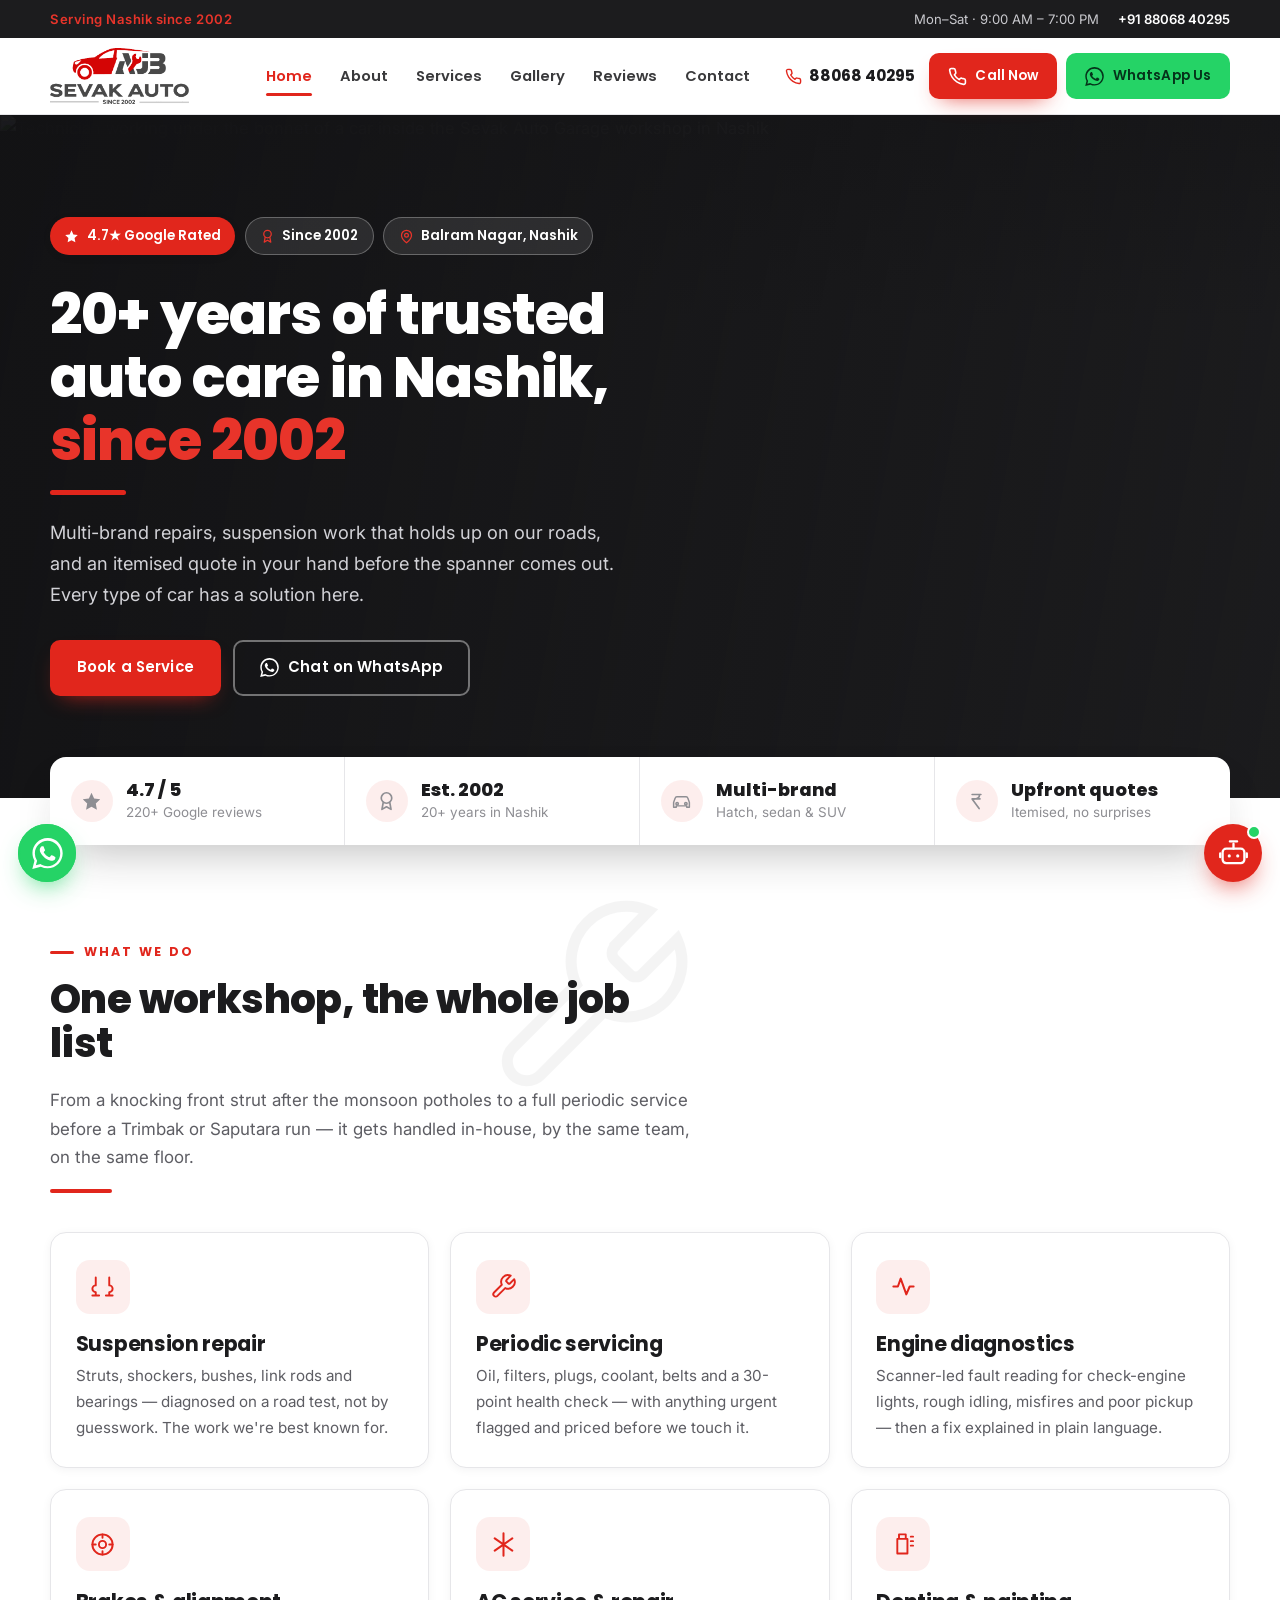
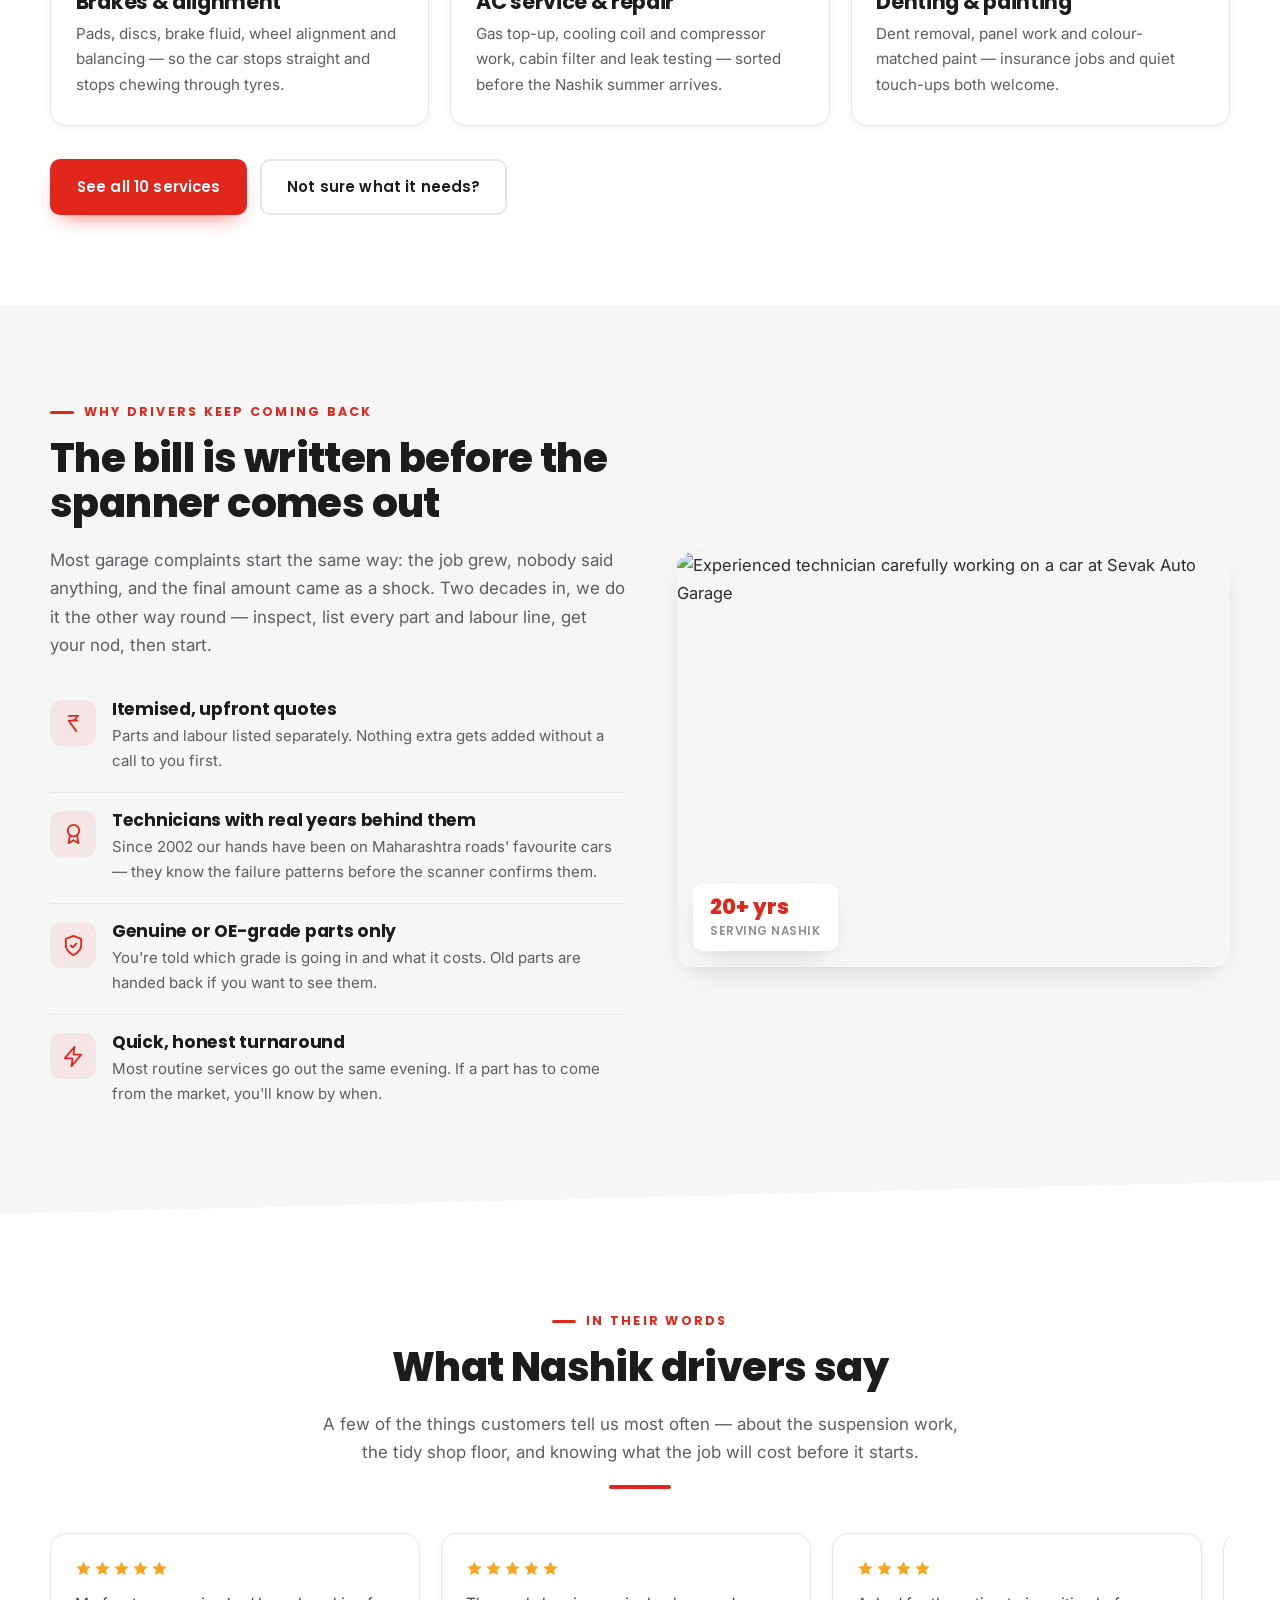
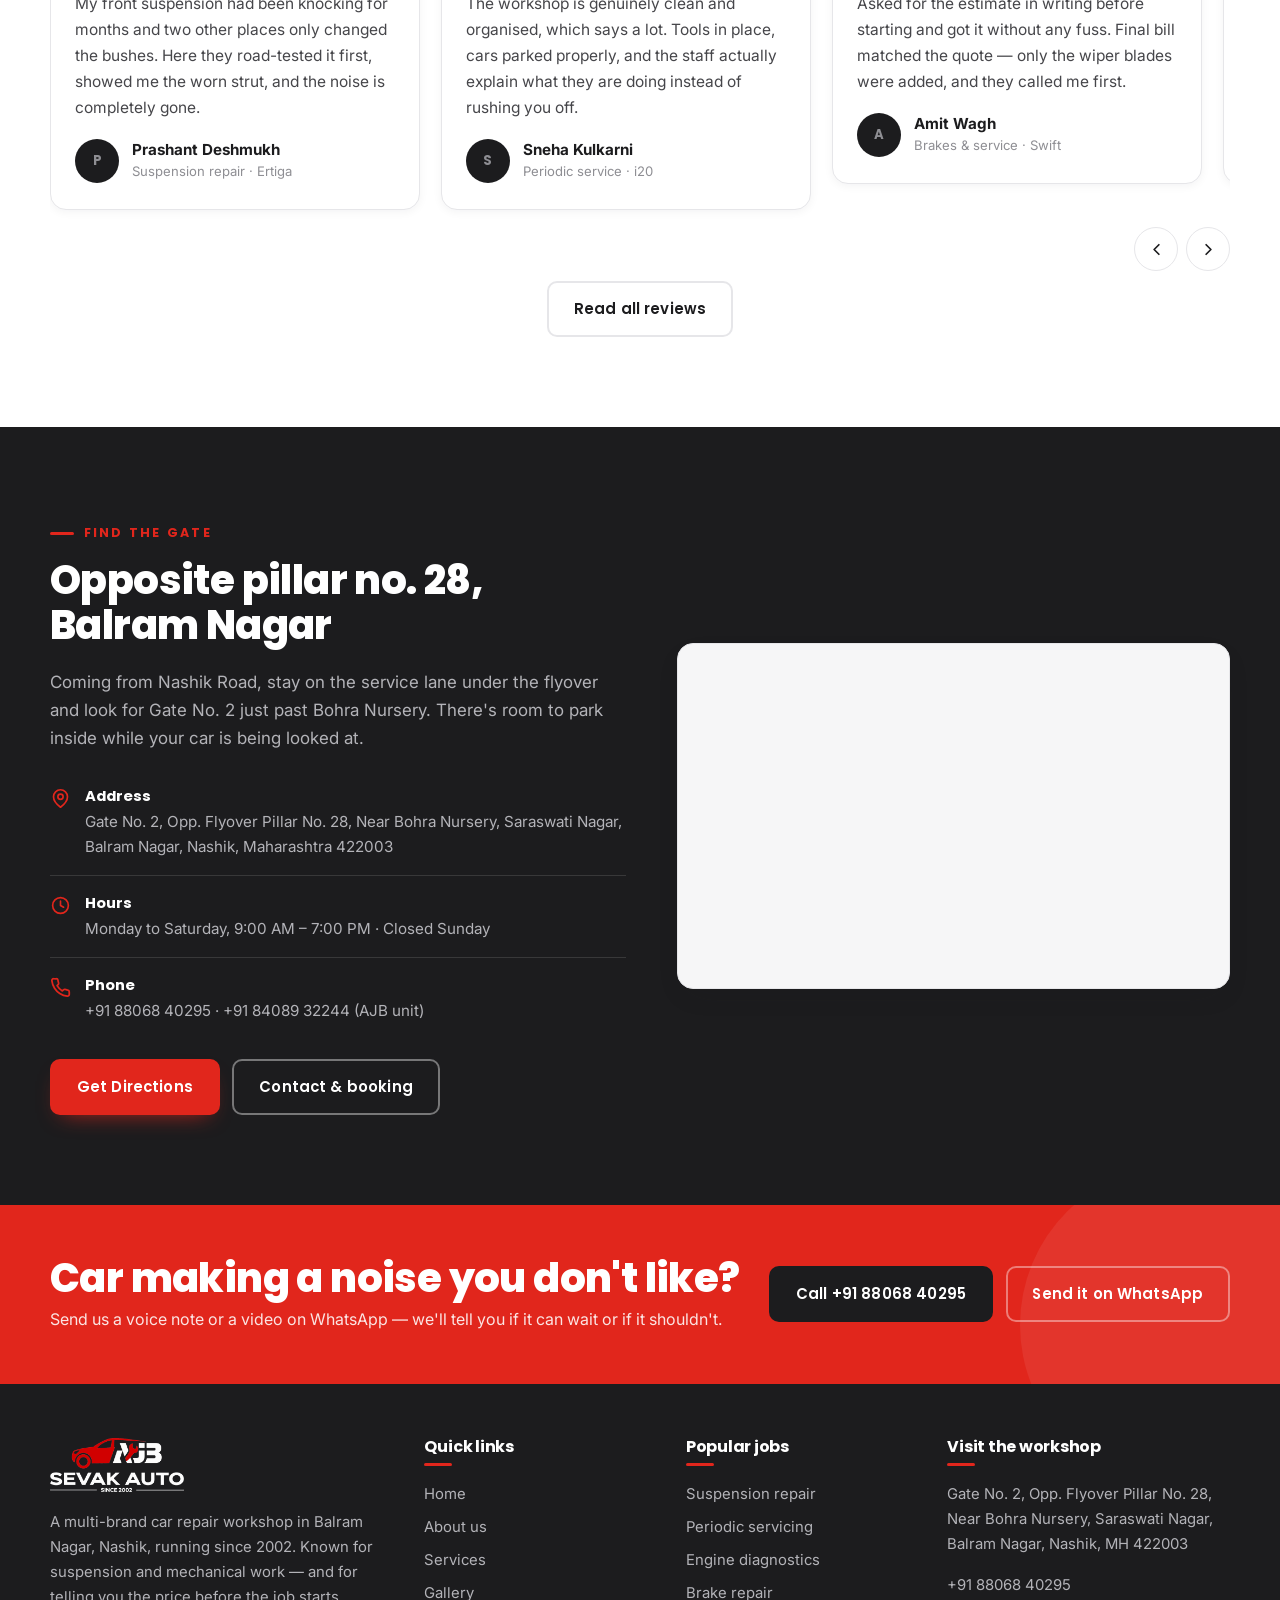
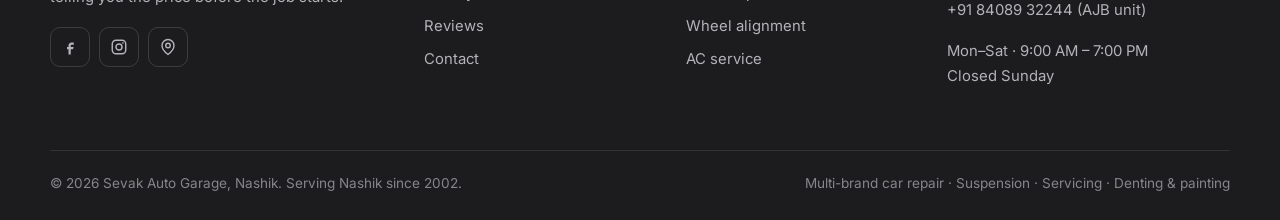
==== index.html @ 65856a2e "Add Sevak Auto Garage website Multi-page static site for the Balram Nagar, Nashik workshop: home, ab" ====
<!DOCTYPE html>
<html lang="en">
<head>
<meta charset="utf-8">
<meta name="viewport" content="width=device-width, initial-scale=1">
<title>Sevak Auto Garage Nashik | Trusted Car Repair &amp; Suspension Experts Since 2002</title>
<meta name="description" content="Sevak Auto Garage (AJB) in Balram Nagar, Nashik — multi-brand car repair, suspension specialists, periodic servicing and upfront itemised quotes. Serving Nashik since 2002. Rated 4.7★ by 220+ customers. Open Mon–Sat, 9 AM–7 PM.">
<meta name="theme-color" content="#e1261c">
<meta property="og:type" content="business.business">
<meta property="og:title" content="Sevak Auto Garage, Nashik — Trusted Multi-Brand Car Repair Since 2002">
<meta property="og:description" content="Suspension specialists, full car servicing and upfront itemised quotes. Opposite flyover pillar no. 28, Balram Nagar, Nashik. Call +91 88068 40295.">
<meta property="og:image" content="img/og-logo.jpg">
<meta property="og:locale" content="en_IN">
<meta name="twitter:card" content="summary_large_image">
<link rel="icon" href="img/favicon.png">
<link rel="apple-touch-icon" href="img/logo-mark.png">
<link rel="preconnect" href="https://fonts.googleapis.com">
<link rel="preconnect" href="https://fonts.gstatic.com" crossorigin>
<link rel="preconnect" href="https://images.unsplash.com">
<style>
/* critical above-the-fold paint */
body{margin:0;background:#fff;color:#2c2c2e;font-family:Inter,"Segoe UI",Roboto,system-ui,sans-serif}
.utility{background:#1c1c1e;min-height:34px}.site-head{min-height:76px;background:#fff}
.hero{background:#1c1c1e;min-height:520px}
</style>
<link rel="stylesheet" href="css/style.css">
<link rel="preload" as="style" href="https://fonts.googleapis.com/css2?family=Poppins:wght@600;700;800&family=Inter:wght@400;500;600&display=swap" onload="this.rel='stylesheet'">
<noscript><link rel="stylesheet" href="https://fonts.googleapis.com/css2?family=Poppins:wght@600;700;800&family=Inter:wght@400;500;600&display=swap"><style>.reveal{opacity:1;transform:none}</style></noscript>
<link rel="prefetch" href="services.html" as="document">
<link rel="prefetch" href="contact.html" as="document">
<script src="js/main.js" defer></script>
<script type="application/ld+json">
{
  "@context": "https://schema.org",
  "@type": "AutoRepair",
  "name": "Sevak Auto Garage",
  "alternateName": ["Sevak Auto", "Sevak Auto AJB"],
  "image": "img/og-logo.jpg",
  "logo": "img/logo.png",
  "telephone": "+91-88068-40295",
  "foundingDate": "2002",
  "priceRange": "₹₹",
  "address": {
    "@type": "PostalAddress",
    "streetAddress": "Gate No. 2, Opp. Flyover Pillar No. 28, Near Bohra Nursery, Saraswati Nagar, Balram Nagar",
    "addressLocality": "Nashik",
    "addressRegion": "Maharashtra",
    "postalCode": "422003",
    "addressCountry": "IN"
  },
  "geo": { "@type": "GeoCoordinates", "latitude": 20.0215545, "longitude": 73.8335745 },
  "openingHoursSpecification": [{
    "@type": "OpeningHoursSpecification",
    "dayOfWeek": ["Monday","Tuesday","Wednesday","Thursday","Friday","Saturday"],
    "opens": "09:00", "closes": "19:00"
  }],
  "aggregateRating": { "@type": "AggregateRating", "ratingValue": "4.7", "reviewCount": "220" }
}
</script>
</head>
<body>
<a class="skip" href="#main">Skip to content</a>

<div class="utility">
  <div class="wrap">
    <span class="u-since">Serving Nashik since 2002</span>
    <span class="u-right">
      <span>Mon–Sat · 9:00 AM – 7:00 PM</span>
      <a href="tel:+918806840295"><b>+91 88068 40295</b></a>
    </span>
  </div>
</div>

<header class="site-head">
  <div class="wrap head-inner">
    <a class="logo brand" href="index.html" aria-label="Sevak Auto Garage — home">
      <img class="logo__mark" src="img/logo.png" alt="Sevak Auto AJB — car repair garage in Nashik, since 2002" width="496" height="200" fetchpriority="high" decoding="async">
    </a>
    <nav class="nav" id="site-nav" aria-label="Main navigation">
      <a href="index.html">Home</a>
      <a href="about.html">About</a>
      <a href="services.html">Services</a>
      <a href="gallery.html">Gallery</a>
      <a href="testimonials.html">Reviews</a>
      <a href="contact.html">Contact</a>
    </nav>
    <div class="head-cta">
      <a class="head-phone" href="tel:+918806840295"><svg viewBox="0 0 24 24" fill="none" stroke="currentColor" stroke-width="2" stroke-linecap="round" stroke-linejoin="round" aria-hidden="true"><path d="M22 16.9v3a2 2 0 0 1-2.2 2 19.8 19.8 0 0 1-8.6-3.1 19.5 19.5 0 0 1-6-6A19.8 19.8 0 0 1 2.1 4.2 2 2 0 0 1 4.1 2h3a2 2 0 0 1 2 1.7c.1 1 .4 1.9.7 2.8a2 2 0 0 1-.5 2.1L8.1 9.9a16 16 0 0 0 6 6l1.3-1.3a2 2 0 0 1 2.1-.4c.9.3 1.8.6 2.8.7a2 2 0 0 1 1.7 2z"/></svg><span>88068 40295</span></a>
      <a class="btn btn--primary btn--sm" href="tel:+918806840295"><svg viewBox="0 0 24 24" fill="none" stroke="currentColor" stroke-width="2" stroke-linecap="round" stroke-linejoin="round" aria-hidden="true"><path d="M22 16.9v3a2 2 0 0 1-2.2 2 19.8 19.8 0 0 1-8.6-3.1 19.5 19.5 0 0 1-6-6A19.8 19.8 0 0 1 2.1 4.2 2 2 0 0 1 4.1 2h3a2 2 0 0 1 2 1.7c.1 1 .4 1.9.7 2.8a2 2 0 0 1-.5 2.1L8.1 9.9a16 16 0 0 0 6 6l1.3-1.3a2 2 0 0 1 2.1-.4c.9.3 1.8.6 2.8.7a2 2 0 0 1 1.7 2z"/></svg><span>Call Now</span></a>
      <a class="btn btn--wa btn--sm" href="https://wa.me/918806840295?text=Hi%2C%20I%20found%20you%20on%20your%20website%20and%20want%20to%20enquire%20about%20car%20service." target="_blank" rel="noopener"><svg viewBox="0 0 24 24" fill="currentColor" aria-hidden="true"><path d="M17.47 14.38c-.3-.15-1.75-.86-2.02-.96-.27-.1-.47-.15-.67.15-.2.3-.77.96-.94 1.16-.17.2-.35.22-.64.07-.3-.15-1.25-.46-2.38-1.47-.88-.79-1.47-1.76-1.65-2.05-.17-.3-.02-.46.13-.6.13-.13.3-.35.45-.52.15-.17.2-.3.3-.5.1-.2.05-.37-.02-.52-.08-.15-.67-1.61-.92-2.2-.24-.58-.49-.5-.67-.51h-.57c-.2 0-.52.07-.8.37-.27.3-1.04 1.02-1.04 2.48s1.07 2.88 1.22 3.08c.15.2 2.1 3.2 5.08 4.49.71.3 1.26.49 1.69.63.71.22 1.36.19 1.87.12.57-.09 1.75-.72 2-1.41.25-.69.25-1.28.17-1.41-.07-.13-.27-.2-.57-.35M12.05 21.8h-.02a9.8 9.8 0 0 1-4.99-1.37l-.36-.21-3.71.97.99-3.62-.23-.37a9.79 9.79 0 0 1-1.5-5.22c0-5.4 4.4-9.8 9.82-9.8 2.62 0 5.08 1.03 6.93 2.88a9.74 9.74 0 0 1 2.87 6.93c0 5.41-4.4 9.81-9.8 9.81M20.5 3.47A11.65 11.65 0 0 0 12.05 0C5.6 0 .35 5.25.35 11.7c0 2.06.54 4.07 1.56 5.85L.25 24l6.6-1.73a11.66 11.66 0 0 0 5.2 1.24h.01c6.45 0 11.7-5.25 11.7-11.7 0-3.13-1.22-6.07-3.43-8.28"/></svg><span>WhatsApp Us</span></a>
      <button class="burger" type="button" aria-label="Toggle menu" aria-controls="site-nav" aria-expanded="false"><span></span><span></span><span></span></button>
    </div>
  </div>
</header>

<main id="main">

  <section class="hero">
    <div class="hero__media">
      <img src="https://images.unsplash.com/photo-1625047509168-a7026f36de04?w=1600&q=80" srcset="https://images.unsplash.com/photo-1625047509168-a7026f36de04?w=800&q=70 800w, https://images.unsplash.com/photo-1625047509168-a7026f36de04?w=1600&q=80 1600w" sizes="100vw" alt="Technician working under the bonnet of a car inside the Sevak Auto Garage workshop in Nashik" width="1600" height="900" fetchpriority="high" decoding="async">
    </div>
    <div class="hero__inner">
      <div class="hero__content">
        <div class="hero__badges">
          <span class="pill pill--red"><svg viewBox="0 0 24 24" fill="currentColor" aria-hidden="true"><path d="M12 2l3 6.6 7 .9-5.1 4.8 1.3 7L12 18l-6.2 3.3 1.3-7L2 9.5l7-.9z"/></svg>4.7★ Google Rated</span>
          <span class="pill pill--outline"><svg viewBox="0 0 24 24" fill="none" stroke="currentColor" stroke-width="2" stroke-linecap="round" stroke-linejoin="round" aria-hidden="true"><circle cx="12" cy="8" r="6"/><path d="m8.2 13.4-1.4 7.6L12 18l5.2 3-1.4-7.6"/></svg>Since 2002</span>
          <span class="pill pill--outline"><svg viewBox="0 0 24 24" fill="none" stroke="currentColor" stroke-width="2" stroke-linecap="round" stroke-linejoin="round" aria-hidden="true"><path d="M20 10c0 6-8 12-8 12s-8-6-8-12a8 8 0 0 1 16 0z"/><circle cx="12" cy="10" r="3"/></svg>Balram Nagar, Nashik</span>
        </div>
        <h1>20+ years of trusted<br>auto care in Nashik, <em>since 2002</em></h1>
        <div class="hero__rule"></div>
        <p class="hero__sub">Multi-brand repairs, suspension work that holds up on our roads, and an itemised quote in your hand before the spanner comes out. Every type of car has a solution here.</p>
        <div class="btn-row">
          <a class="btn btn--primary" href="contact.html">Book a Service</a>
          <a class="btn btn--ghost" href="https://wa.me/918806840295?text=Hi%2C%20I%20found%20you%20on%20your%20website%20and%20want%20to%20enquire%20about%20car%20service." target="_blank" rel="noopener"><svg viewBox="0 0 24 24" fill="currentColor" aria-hidden="true"><path d="M17.47 14.38c-.3-.15-1.75-.86-2.02-.96-.27-.1-.47-.15-.67.15-.2.3-.77.96-.94 1.16-.17.2-.35.22-.64.07-.3-.15-1.25-.46-2.38-1.47-.88-.79-1.47-1.76-1.65-2.05-.17-.3-.02-.46.13-.6.13-.13.3-.35.45-.52.15-.17.2-.3.3-.5.1-.2.05-.37-.02-.52-.08-.15-.67-1.61-.92-2.2-.24-.58-.49-.5-.67-.51h-.57c-.2 0-.52.07-.8.37-.27.3-1.04 1.02-1.04 2.48s1.07 2.88 1.22 3.08c.15.2 2.1 3.2 5.08 4.49.71.3 1.26.49 1.69.63.71.22 1.36.19 1.87.12.57-.09 1.75-.72 2-1.41.25-.69.25-1.28.17-1.41-.07-.13-.27-.2-.57-.35M12.05 21.8h-.02a9.8 9.8 0 0 1-4.99-1.37l-.36-.21-3.71.97.99-3.62-.23-.37a9.79 9.79 0 0 1-1.5-5.22c0-5.4 4.4-9.8 9.82-9.8 2.62 0 5.08 1.03 6.93 2.88a9.74 9.74 0 0 1 2.87 6.93c0 5.41-4.4 9.81-9.8 9.81M20.5 3.47A11.65 11.65 0 0 0 12.05 0C5.6 0 .35 5.25.35 11.7c0 2.06.54 4.07 1.56 5.85L.25 24l6.6-1.73a11.66 11.66 0 0 0 5.2 1.24h.01c6.45 0 11.7-5.25 11.7-11.7 0-3.13-1.22-6.07-3.43-8.28"/></svg>Chat on WhatsApp</a>
        </div>
      </div>
    </div>
  </section>

  <div class="wrap trustbar">
    <div class="trustbar__grid">
      <div class="trustbar__item">
        <span class="trustbar__icon" aria-hidden="true"><svg viewBox="0 0 24 24" fill="currentColor"><path d="M12 2l3 6.6 7 .9-5.1 4.8 1.3 7L12 18l-6.2 3.3 1.3-7L2 9.5l7-.9z"/></svg></span>
        <span><b>4.7 / 5</b><span>220+ Google reviews</span></span>
      </div>
      <div class="trustbar__item">
        <span class="trustbar__icon" aria-hidden="true"><svg viewBox="0 0 24 24" fill="none" stroke="currentColor" stroke-width="1.9" stroke-linecap="round" stroke-linejoin="round"><circle cx="12" cy="8" r="6"/><path d="m8.2 13.4-1.4 7.6L12 18l5.2 3-1.4-7.6"/></svg></span>
        <span><b>Est. 2002</b><span>20+ years in Nashik</span></span>
      </div>
      <div class="trustbar__item">
        <span class="trustbar__icon" aria-hidden="true"><svg viewBox="0 0 24 24" fill="none" stroke="currentColor" stroke-width="1.7" stroke-linecap="round" stroke-linejoin="round"><path d="M3 13l1.8-5.1A2 2 0 0 1 6.7 6.5h10.6a2 2 0 0 1 1.9 1.4L21 13v5.5h-3V17H6v1.5H3z"/><circle cx="7" cy="14.5" r="1.4"/><circle cx="17" cy="14.5" r="1.4"/></svg></span>
        <span><b>Multi-brand</b><span>Hatch, sedan &amp; SUV</span></span>
      </div>
      <div class="trustbar__item">
        <span class="trustbar__icon" aria-hidden="true"><svg viewBox="0 0 24 24" fill="none" stroke="currentColor" stroke-width="1.9" stroke-linecap="round" stroke-linejoin="round"><path d="M7 4h10M7 9h9M15.5 4c0 3.8-2.7 5.2-6.5 5.2h-2L15 20"/></svg></span>
        <span><b>Upfront quotes</b><span>Itemised, no surprises</span></span>
      </div>
    </div>
  </div>

  <section class="section">
    <div class="wrap">
      <div class="head-block reveal">
        <svg class="watermark" viewBox="0 0 24 24" fill="none" stroke="currentColor" stroke-width="1.2" aria-hidden="true"><path d="M14.7 6.3a1 1 0 0 0 0 1.4l1.6 1.6a1 1 0 0 0 1.4 0l3.8-3.8a6 6 0 0 1-8 7.9l-6.9 6.9a2.1 2.1 0 0 1-3-3l6.9-6.9a6 6 0 0 1 7.9-8l-3.7 3.8z"/></svg>
        <span class="eyebrow">What we do</span>
        <h2>One workshop, the whole job list</h2>
        <p class="lead">From a knocking front strut after the monsoon potholes to a full periodic service before a Trimbak or Saputara run — it gets handled in-house, by the same team, on the same floor.</p>
        <div class="rule"></div>
      </div>

      <div class="grid grid--3">
        <article class="card svc-card reveal">
          <span class="card__icon" aria-hidden="true"><svg viewBox="0 0 24 24" fill="none" stroke="currentColor" stroke-width="1.7" stroke-linecap="round" stroke-linejoin="round"><path d="M6 4v7M6 11a3 3 0 0 0 0 6v3M18 4v7M18 11a3 3 0 0 1 0 6v3M3 20h6M15 20h6"/></svg></span>
          <h3>Suspension repair</h3>
          <p>Struts, shockers, bushes, link rods and bearings — diagnosed on a road test, not by guesswork. The work we're best known for.</p>
        </article>
        <article class="card svc-card reveal">
          <span class="card__icon" aria-hidden="true"><svg viewBox="0 0 24 24" fill="none" stroke="currentColor" stroke-width="1.7" stroke-linecap="round" stroke-linejoin="round"><path d="M14.7 6.3a1 1 0 0 0 0 1.4l1.6 1.6a1 1 0 0 0 1.4 0l3.8-3.8a6 6 0 0 1-8 7.9l-6.9 6.9a2.1 2.1 0 0 1-3-3l6.9-6.9a6 6 0 0 1 7.9-8l-3.7 3.8z"/></svg></span>
          <h3>Periodic servicing</h3>
          <p>Oil, filters, plugs, coolant, belts and a 30-point health check — with anything urgent flagged and priced before we touch it.</p>
        </article>
        <article class="card svc-card reveal">
          <span class="card__icon" aria-hidden="true"><svg viewBox="0 0 24 24" fill="none" stroke="currentColor" stroke-width="1.8" stroke-linecap="round" stroke-linejoin="round"><path d="M3 12h4l2.5-7 5 14L17.5 12H21"/></svg></span>
          <h3>Engine diagnostics</h3>
          <p>Scanner-led fault reading for check-engine lights, rough idling, misfires and poor pickup — then a fix explained in plain language.</p>
        </article>
        <article class="card svc-card reveal">
          <span class="card__icon" aria-hidden="true"><svg viewBox="0 0 24 24" fill="none" stroke="currentColor" stroke-width="1.7" stroke-linecap="round" stroke-linejoin="round"><circle cx="12" cy="12" r="9"/><circle cx="12" cy="12" r="3.2"/><path d="M12 3v3M12 18v3M3 12h3M18 12h3"/></svg></span>
          <h3>Brakes &amp; alignment</h3>
          <p>Pads, discs, brake fluid, wheel alignment and balancing — so the car stops straight and stops chewing through tyres.</p>
        </article>
        <article class="card svc-card reveal">
          <span class="card__icon" aria-hidden="true"><svg viewBox="0 0 24 24" fill="none" stroke="currentColor" stroke-width="1.8" stroke-linecap="round" stroke-linejoin="round"><path d="M12 2v20M4.2 6.6l15.6 10.8M19.8 6.6L4.2 17.4"/></svg></span>
          <h3>AC service &amp; repair</h3>
          <p>Gas top-up, cooling coil and compressor work, cabin filter and leak testing — sorted before the Nashik summer arrives.</p>
        </article>
        <article class="card svc-card reveal">
          <span class="card__icon" aria-hidden="true"><svg viewBox="0 0 24 24" fill="none" stroke="currentColor" stroke-width="1.7" stroke-linecap="round" stroke-linejoin="round"><path d="M8 3h6v4H8zM6.5 7h9v13h-9z"/><path d="M18.5 5h2M18.5 9h2M18.5 13h2"/></svg></span>
          <h3>Denting &amp; painting</h3>
          <p>Dent removal, panel work and colour-matched paint — insurance jobs and quiet touch-ups both welcome.</p>
        </article>
      </div>

      <div class="btn-row reveal" style="margin-top:2.1rem">
        <a class="btn btn--primary" href="services.html">See all 10 services</a>
        <a class="btn btn--ghost" href="https://wa.me/918806840295?text=Hi%2C%20I%27m%20not%20sure%20what%20my%20car%20needs.%20Can%20you%20help%20me%20figure%20it%20out%3F" target="_blank" rel="noopener">Not sure what it needs?</a>
      </div>
    </div>
  </section>

  <section class="section section--tint section--slant-bottom">
    <div class="wrap split">
      <div class="reveal">
        <span class="eyebrow">Why drivers keep coming back</span>
        <h2>The bill is written before the spanner comes out</h2>
        <p class="lead">Most garage complaints start the same way: the job grew, nobody said anything, and the final amount came as a shock. Two decades in, we do it the other way round — inspect, list every part and labour line, get your nod, then start.</p>
        <div style="margin-top:1.4rem">
          <div class="feature">
            <span class="feature__icon" aria-hidden="true"><svg viewBox="0 0 24 24" fill="none" stroke="currentColor" stroke-width="1.9" stroke-linecap="round" stroke-linejoin="round"><path d="M7 4h10M7 9h9M15.5 4c0 3.8-2.7 5.2-6.5 5.2h-2L15 20"/></svg></span>
            <div><h3>Itemised, upfront quotes</h3><p>Parts and labour listed separately. Nothing extra gets added without a call to you first.</p></div>
          </div>
          <div class="feature">
            <span class="feature__icon" aria-hidden="true"><svg viewBox="0 0 24 24" fill="none" stroke="currentColor" stroke-width="1.9" stroke-linecap="round" stroke-linejoin="round"><circle cx="12" cy="8" r="6"/><path d="m8.2 13.4-1.4 7.6L12 18l5.2 3-1.4-7.6"/></svg></span>
            <div><h3>Technicians with real years behind them</h3><p>Since 2002 our hands have been on Maharashtra roads' favourite cars — they know the failure patterns before the scanner confirms them.</p></div>
          </div>
          <div class="feature">
            <span class="feature__icon" aria-hidden="true"><svg viewBox="0 0 24 24" fill="none" stroke="currentColor" stroke-width="1.9" stroke-linecap="round" stroke-linejoin="round"><path d="M12 22s8-4 8-10V5l-8-3-8 3v7c0 6 8 10 8 10z"/><path d="M9 12l2 2 4-4"/></svg></span>
            <div><h3>Genuine or OE-grade parts only</h3><p>You're told which grade is going in and what it costs. Old parts are handed back if you want to see them.</p></div>
          </div>
          <div class="feature">
            <span class="feature__icon" aria-hidden="true"><svg viewBox="0 0 24 24" fill="none" stroke="currentColor" stroke-width="1.9" stroke-linecap="round" stroke-linejoin="round"><path d="M13 2 3 14h8l-1 8 10-12h-8z"/></svg></span>
            <div><h3>Quick, honest turnaround</h3><p>Most routine services go out the same evening. If a part has to come from the market, you'll know by when.</p></div>
          </div>
        </div>
      </div>
      <div class="reveal">
        <div class="frame">
          <img src="https://images.unsplash.com/photo-1615906655593-ad0386982a0f?w=900&q=80" alt="Experienced technician carefully working on a car at Sevak Auto Garage" width="900" height="675" loading="lazy" decoding="async">
          <span class="frame__badge"><b>20+ yrs</b><span>SERVING NASHIK</span></span>
        </div>
      </div>
    </div>
  </section>

  <section class="section">
    <div class="wrap">
      <div class="head-block head-block--center reveal">
        <span class="eyebrow">In their words</span>
        <h2>What Nashik drivers say</h2>
        <p class="lead">A few of the things customers tell us most often — about the suspension work, the tidy shop floor, and knowing what the job will cost before it starts.</p>
        <div class="rule"></div>
      </div>

      <div class="carousel reveal" data-carousel>
        <div class="carousel__track">
          <article class="quote">
            <span class="stars" aria-label="5 out of 5 stars"><svg viewBox="0 0 24 24" fill="currentColor" aria-hidden="true"><path d="M12 2l3 6.6 7 .9-5.1 4.8 1.3 7L12 18l-6.2 3.3 1.3-7L2 9.5l7-.9z"/></svg><svg viewBox="0 0 24 24" fill="currentColor" aria-hidden="true"><path d="M12 2l3 6.6 7 .9-5.1 4.8 1.3 7L12 18l-6.2 3.3 1.3-7L2 9.5l7-.9z"/></svg><svg viewBox="0 0 24 24" fill="currentColor" aria-hidden="true"><path d="M12 2l3 6.6 7 .9-5.1 4.8 1.3 7L12 18l-6.2 3.3 1.3-7L2 9.5l7-.9z"/></svg><svg viewBox="0 0 24 24" fill="currentColor" aria-hidden="true"><path d="M12 2l3 6.6 7 .9-5.1 4.8 1.3 7L12 18l-6.2 3.3 1.3-7L2 9.5l7-.9z"/></svg><svg viewBox="0 0 24 24" fill="currentColor" aria-hidden="true"><path d="M12 2l3 6.6 7 .9-5.1 4.8 1.3 7L12 18l-6.2 3.3 1.3-7L2 9.5l7-.9z"/></svg></span>
            <p>My front suspension had been knocking for months and two other places only changed the bushes. Here they road-tested it first, showed me the worn strut, and the noise is completely gone.</p>
            <div class="quote__who"><span class="avatar" aria-hidden="true">P</span><span><b>Prashant Deshmukh</b><span>Suspension repair · Ertiga</span></span></div>
          </article>
          <article class="quote">
            <span class="stars" aria-label="5 out of 5 stars"><svg viewBox="0 0 24 24" fill="currentColor" aria-hidden="true"><path d="M12 2l3 6.6 7 .9-5.1 4.8 1.3 7L12 18l-6.2 3.3 1.3-7L2 9.5l7-.9z"/></svg><svg viewBox="0 0 24 24" fill="currentColor" aria-hidden="true"><path d="M12 2l3 6.6 7 .9-5.1 4.8 1.3 7L12 18l-6.2 3.3 1.3-7L2 9.5l7-.9z"/></svg><svg viewBox="0 0 24 24" fill="currentColor" aria-hidden="true"><path d="M12 2l3 6.6 7 .9-5.1 4.8 1.3 7L12 18l-6.2 3.3 1.3-7L2 9.5l7-.9z"/></svg><svg viewBox="0 0 24 24" fill="currentColor" aria-hidden="true"><path d="M12 2l3 6.6 7 .9-5.1 4.8 1.3 7L12 18l-6.2 3.3 1.3-7L2 9.5l7-.9z"/></svg><svg viewBox="0 0 24 24" fill="currentColor" aria-hidden="true"><path d="M12 2l3 6.6 7 .9-5.1 4.8 1.3 7L12 18l-6.2 3.3 1.3-7L2 9.5l7-.9z"/></svg></span>
            <p>The workshop is genuinely clean and organised, which says a lot. Tools in place, cars parked properly, and the staff actually explain what they are doing instead of rushing you off.</p>
            <div class="quote__who"><span class="avatar" aria-hidden="true">S</span><span><b>Sneha Kulkarni</b><span>Periodic service · i20</span></span></div>
          </article>
          <article class="quote">
            <span class="stars" aria-label="4 out of 5 stars"><svg viewBox="0 0 24 24" fill="currentColor" aria-hidden="true"><path d="M12 2l3 6.6 7 .9-5.1 4.8 1.3 7L12 18l-6.2 3.3 1.3-7L2 9.5l7-.9z"/></svg><svg viewBox="0 0 24 24" fill="currentColor" aria-hidden="true"><path d="M12 2l3 6.6 7 .9-5.1 4.8 1.3 7L12 18l-6.2 3.3 1.3-7L2 9.5l7-.9z"/></svg><svg viewBox="0 0 24 24" fill="currentColor" aria-hidden="true"><path d="M12 2l3 6.6 7 .9-5.1 4.8 1.3 7L12 18l-6.2 3.3 1.3-7L2 9.5l7-.9z"/></svg><svg viewBox="0 0 24 24" fill="currentColor" aria-hidden="true"><path d="M12 2l3 6.6 7 .9-5.1 4.8 1.3 7L12 18l-6.2 3.3 1.3-7L2 9.5l7-.9z"/></svg></span>
            <p>Asked for the estimate in writing before starting and got it without any fuss. Final bill matched the quote — only the wiper blades were added, and they called me first.</p>
            <div class="quote__who"><span class="avatar" aria-hidden="true">A</span><span><b>Amit Wagh</b><span>Brakes &amp; service · Swift</span></span></div>
          </article>
          <article class="quote">
            <span class="stars" aria-label="5 out of 5 stars"><svg viewBox="0 0 24 24" fill="currentColor" aria-hidden="true"><path d="M12 2l3 6.6 7 .9-5.1 4.8 1.3 7L12 18l-6.2 3.3 1.3-7L2 9.5l7-.9z"/></svg><svg viewBox="0 0 24 24" fill="currentColor" aria-hidden="true"><path d="M12 2l3 6.6 7 .9-5.1 4.8 1.3 7L12 18l-6.2 3.3 1.3-7L2 9.5l7-.9z"/></svg><svg viewBox="0 0 24 24" fill="currentColor" aria-hidden="true"><path d="M12 2l3 6.6 7 .9-5.1 4.8 1.3 7L12 18l-6.2 3.3 1.3-7L2 9.5l7-.9z"/></svg><svg viewBox="0 0 24 24" fill="currentColor" aria-hidden="true"><path d="M12 2l3 6.6 7 .9-5.1 4.8 1.3 7L12 18l-6.2 3.3 1.3-7L2 9.5l7-.9z"/></svg><svg viewBox="0 0 24 24" fill="currentColor" aria-hidden="true"><path d="M12 2l3 6.6 7 .9-5.1 4.8 1.3 7L12 18l-6.2 3.3 1.3-7L2 9.5l7-.9z"/></svg></span>
            <p>Took my father's old Alto expecting to be told it's not worth repairing. Instead they fixed what mattered, told me what could wait, and didn't push unnecessary work.</p>
            <div class="quote__who"><span class="avatar" aria-hidden="true">R</span><span><b>Rahul Pawar</b><span>Engine &amp; electrical · Alto</span></span></div>
          </article>
          <article class="quote">
            <span class="stars" aria-label="5 out of 5 stars"><svg viewBox="0 0 24 24" fill="currentColor" aria-hidden="true"><path d="M12 2l3 6.6 7 .9-5.1 4.8 1.3 7L12 18l-6.2 3.3 1.3-7L2 9.5l7-.9z"/></svg><svg viewBox="0 0 24 24" fill="currentColor" aria-hidden="true"><path d="M12 2l3 6.6 7 .9-5.1 4.8 1.3 7L12 18l-6.2 3.3 1.3-7L2 9.5l7-.9z"/></svg><svg viewBox="0 0 24 24" fill="currentColor" aria-hidden="true"><path d="M12 2l3 6.6 7 .9-5.1 4.8 1.3 7L12 18l-6.2 3.3 1.3-7L2 9.5l7-.9z"/></svg><svg viewBox="0 0 24 24" fill="currentColor" aria-hidden="true"><path d="M12 2l3 6.6 7 .9-5.1 4.8 1.3 7L12 18l-6.2 3.3 1.3-7L2 9.5l7-.9z"/></svg><svg viewBox="0 0 24 24" fill="currentColor" aria-hidden="true"><path d="M12 2l3 6.6 7 .9-5.1 4.8 1.3 7L12 18l-6.2 3.3 1.3-7L2 9.5l7-.9z"/></svg></span>
            <p>Convenient spot right off the flyover and they handle multiple brands, so both our cars go to the same place now. Wheel alignment after the monsoon was spot on.</p>
            <div class="quote__who"><span class="avatar" aria-hidden="true">M</span><span><b>Manisha Jadhav</b><span>Alignment &amp; balancing · Creta</span></span></div>
          </article>
        </div>
        <div class="carousel__nav">
          <button class="carousel__btn" type="button" data-car-prev aria-label="Previous reviews"><svg viewBox="0 0 24 24" fill="none" stroke="currentColor" stroke-width="2.2" stroke-linecap="round" stroke-linejoin="round"><path d="M15 18l-6-6 6-6"/></svg></button>
          <button class="carousel__btn" type="button" data-car-next aria-label="More reviews"><svg viewBox="0 0 24 24" fill="none" stroke="currentColor" stroke-width="2.2" stroke-linecap="round" stroke-linejoin="round"><path d="M9 18l6-6-6-6"/></svg></button>
        </div>
      </div>

      <div class="btn-row btn-row--center reveal" style="margin-top:.6rem">
        <a class="btn btn--ghost" href="testimonials.html">Read all reviews</a>
      </div>
    </div>
  </section>

  <section class="section section--dark">
    <div class="wrap split">
      <div class="reveal">
        <span class="eyebrow">Find the gate</span>
        <h2>Opposite pillar no. 28, Balram Nagar</h2>
        <p class="lead">Coming from Nashik Road, stay on the service lane under the flyover and look for Gate No. 2 just past Bohra Nursery. There's room to park inside while your car is being looked at.</p>
        <ul class="info-list">
          <li>
            <svg viewBox="0 0 24 24" fill="none" stroke="currentColor" stroke-width="1.9" stroke-linecap="round" stroke-linejoin="round" aria-hidden="true"><path d="M20 10c0 6-8 12-8 12s-8-6-8-12a8 8 0 0 1 16 0z"/><circle cx="12" cy="10" r="3"/></svg>
            <span><b>Address</b><span>Gate No. 2, Opp. Flyover Pillar No. 28, Near Bohra Nursery, Saraswati Nagar, Balram Nagar, Nashik, Maharashtra 422003</span></span>
          </li>
          <li>
            <svg viewBox="0 0 24 24" fill="none" stroke="currentColor" stroke-width="1.9" stroke-linecap="round" stroke-linejoin="round" aria-hidden="true"><circle cx="12" cy="12" r="9"/><path d="M12 7v5l3.5 2"/></svg>
            <span><b>Hours</b><span>Monday to Saturday, 9:00 AM – 7:00 PM · Closed Sunday</span></span>
          </li>
          <li>
            <svg viewBox="0 0 24 24" fill="none" stroke="currentColor" stroke-width="2" stroke-linecap="round" stroke-linejoin="round" aria-hidden="true"><path d="M22 16.9v3a2 2 0 0 1-2.2 2 19.8 19.8 0 0 1-8.6-3.1 19.5 19.5 0 0 1-6-6A19.8 19.8 0 0 1 2.1 4.2 2 2 0 0 1 4.1 2h3a2 2 0 0 1 2 1.7c.1 1 .4 1.9.7 2.8a2 2 0 0 1-.5 2.1L8.1 9.9a16 16 0 0 0 6 6l1.3-1.3a2 2 0 0 1 2.1-.4c.9.3 1.8.6 2.8.7a2 2 0 0 1 1.7 2z"/></svg>
            <span><b>Phone</b><a href="tel:+918806840295">+91 88068 40295</a> · <a href="tel:+918408932244">+91 84089 32244</a> (AJB unit)</span>
          </li>
        </ul>
        <div class="btn-row" style="margin-top:1.3rem">
          <a class="btn btn--primary" href="https://www.google.com/maps/dir/?api=1&amp;destination=20.0215545,73.8335745" target="_blank" rel="noopener">Get Directions</a>
          <a class="btn btn--ghost" href="contact.html">Contact &amp; booking</a>
        </div>
      </div>
      <div class="reveal">
        <div class="map-frame">
          <iframe src="https://www.google.com/maps?q=20.0215545,73.8335745&amp;hl=en&amp;z=16&amp;output=embed" title="Map showing Sevak Auto Garage, Balram Nagar, Nashik" loading="lazy" referrerpolicy="no-referrer-when-downgrade"></iframe>
        </div>
      </div>
    </div>
  </section>

  <section class="cta-band">
    <div class="wrap">
      <div>
        <h2>Car making a noise you don't like?</h2>
        <p>Send us a voice note or a video on WhatsApp — we'll tell you if it can wait or if it shouldn't.</p>
      </div>
      <div class="btn-row">
        <a class="btn btn--dark" href="tel:+918806840295">Call +91 88068 40295</a>
        <a class="btn btn--ghost" href="https://wa.me/918806840295?text=Hi%2C%20my%20car%20is%20making%20a%20strange%20noise.%20Can%20I%20send%20you%20a%20video%3F" target="_blank" rel="noopener">Send it on WhatsApp</a>
      </div>
    </div>
  </section>
</main>

<footer class="site-foot">
  <div class="wrap">
    <div class="foot-grid">
      <div>
        <a class="logo" href="index.html" style="margin-bottom:1.1rem">
          <img class="logo__mark" src="img/logo-light.png" alt="Sevak Auto AJB — car repair garage in Nashik, since 2002" width="496" height="200" loading="lazy" decoding="async">
        </a>
        <p>A multi-brand car repair workshop in Balram Nagar, Nashik, running since 2002. Known for suspension and mechanical work — and for telling you the price before the job starts.</p>
        <div class="socials">
          <a href="#" aria-label="Facebook (coming soon)"><svg viewBox="0 0 24 24" fill="currentColor" aria-hidden="true"><path d="M14 9h3V6h-3c-2.2 0-4 1.8-4 4v2H8v3h2v7h3v-7h3l1-3h-4v-2c0-.6.4-1 1-1z"/></svg></a>
          <a href="#" aria-label="Instagram (coming soon)"><svg viewBox="0 0 24 24" fill="none" stroke="currentColor" stroke-width="1.9"><rect x="3" y="3" width="18" height="18" rx="5"/><circle cx="12" cy="12" r="4"/><circle cx="17.2" cy="6.8" r="1.1" fill="currentColor" stroke="none"/></svg></a>
          <a href="https://www.google.com/maps/search/?api=1&amp;query=Sevak+Auto+Garage+Balram+Nagar+Nashik" target="_blank" rel="noopener" aria-label="Find us on Google Maps"><svg viewBox="0 0 24 24" fill="none" stroke="currentColor" stroke-width="1.9" stroke-linecap="round" stroke-linejoin="round"><path d="M20 10c0 6-8 12-8 12s-8-6-8-12a8 8 0 0 1 16 0z"/><circle cx="12" cy="10" r="3"/></svg></a>
        </div>
      </div>
      <div>
        <h4>Quick links</h4>
        <ul class="foot-links">
          <li><a href="index.html">Home</a></li>
          <li><a href="about.html">About us</a></li>
          <li><a href="services.html">Services</a></li>
          <li><a href="gallery.html">Gallery</a></li>
          <li><a href="testimonials.html">Reviews</a></li>
          <li><a href="contact.html">Contact</a></li>
        </ul>
      </div>
      <div>
        <h4>Popular jobs</h4>
        <ul class="foot-links">
          <li><a href="services.html#suspension">Suspension repair</a></li>
          <li><a href="services.html#service">Periodic servicing</a></li>
          <li><a href="services.html#diagnostics">Engine diagnostics</a></li>
          <li><a href="services.html#brakes">Brake repair</a></li>
          <li><a href="services.html#alignment">Wheel alignment</a></li>
          <li><a href="services.html#ac">AC service</a></li>
        </ul>
      </div>
      <div>
        <h4>Visit the workshop</h4>
        <p>Gate No. 2, Opp. Flyover Pillar No. 28,<br>Near Bohra Nursery, Saraswati Nagar,<br>Balram Nagar, Nashik, MH 422003</p>
        <p><a href="tel:+918806840295">+91 88068 40295</a><br><a href="tel:+918408932244">+91 84089 32244</a> (AJB unit)</p>
        <p>Mon–Sat · 9:00 AM – 7:00 PM<br>Closed Sunday</p>
      </div>
    </div>
    <div class="foot-bottom">
      <span>&copy; <span data-year>2026</span> Sevak Auto Garage, Nashik. Serving Nashik since 2002.</span>
      <span>Multi-brand car repair · Suspension · Servicing · Denting &amp; painting</span>
    </div>
  </div>
</footer>

<div id="widgets">
  <a class="fab-wa" href="https://wa.me/918806840295?text=Hi%2C%20I%20found%20you%20on%20your%20website%20and%20want%20to%20enquire%20about%20car%20service." target="_blank" rel="noopener" aria-label="Chat with Sevak Auto Garage on WhatsApp"><svg viewBox="0 0 24 24" fill="currentColor" aria-hidden="true"><path d="M17.47 14.38c-.3-.15-1.75-.86-2.02-.96-.27-.1-.47-.15-.67.15-.2.3-.77.96-.94 1.16-.17.2-.35.22-.64.07-.3-.15-1.25-.46-2.38-1.47-.88-.79-1.47-1.76-1.65-2.05-.17-.3-.02-.46.13-.6.13-.13.3-.35.45-.52.15-.17.2-.3.3-.5.1-.2.05-.37-.02-.52-.08-.15-.67-1.61-.92-2.2-.24-.58-.49-.5-.67-.51h-.57c-.2 0-.52.07-.8.37-.27.3-1.04 1.02-1.04 2.48s1.07 2.88 1.22 3.08c.15.2 2.1 3.2 5.08 4.49.71.3 1.26.49 1.69.63.71.22 1.36.19 1.87.12.57-.09 1.75-.72 2-1.41.25-.69.25-1.28.17-1.41-.07-.13-.27-.2-.57-.35M12.05 21.8h-.02a9.8 9.8 0 0 1-4.99-1.37l-.36-.21-3.71.97.99-3.62-.23-.37a9.79 9.79 0 0 1-1.5-5.22c0-5.4 4.4-9.8 9.82-9.8 2.62 0 5.08 1.03 6.93 2.88a9.74 9.74 0 0 1 2.87 6.93c0 5.41-4.4 9.81-9.8 9.81M20.5 3.47A11.65 11.65 0 0 0 12.05 0C5.6 0 .35 5.25.35 11.7c0 2.06.54 4.07 1.56 5.85L.25 24l6.6-1.73a11.66 11.66 0 0 0 5.2 1.24h.01c6.45 0 11.7-5.25 11.7-11.7 0-3.13-1.22-6.07-3.43-8.28"/></svg><span class="fab-wa__tip">Chat with us on WhatsApp</span></a>
</div>
</body>
</html>
---- css/style.css ----
/* ============================================================
   Sevak Auto Garage, Nashik — shared stylesheet
   Palette pulled from the workshop logo: signal red, graphite
   charcoal, white / warm off-white, brushed-steel gray.
   ============================================================ */

:root {
  --red: #e1261c;
  --red-l: #e8342a;
  --red-d: #c11d14;
  --red-soft: rgba(225, 38, 28, .08);
  --charcoal: #3a3a3c;
  --ink: #1c1c1e;
  --ink-2: #26262a;
  --gray: #8e8e93;
  --gray-l: #a9a9ae;
  --line: #e6e6e9;
  --line-d: rgba(255, 255, 255, .12);
  --paper: #ffffff;
  --paper-2: #f6f6f7;
  --text: #2c2c2e;
  --shadow-sm: 0 2px 10px rgba(28, 28, 30, .05);
  --shadow: 0 10px 30px -14px rgba(28, 28, 30, .26);
  --shadow-lg: 0 22px 48px -20px rgba(28, 28, 30, .34);
  --radius: 10px;
  --radius-lg: 16px;
  --wrap: 1180px;
  --head-h: 76px;
}

*, *::before, *::after { box-sizing: border-box; }

html { scroll-behavior: smooth; -webkit-text-size-adjust: 100%; }
@media (prefers-reduced-motion: reduce) {
  html { scroll-behavior: auto; }
  *, *::before, *::after { animation-duration: .001ms !important; transition-duration: .001ms !important; }
}

body {
  margin: 0;
  background: var(--paper);
  color: var(--text);
  font-family: Inter, "Segoe UI", Roboto, system-ui, -apple-system, sans-serif;
  font-size: 16.5px;
  line-height: 1.68;
  -webkit-font-smoothing: antialiased;
  overflow-x: hidden;
}

img { max-width: 100%; display: block; }
[hidden] { display: none !important; }
a { color: inherit; text-decoration: none; }
button { font: inherit; color: inherit; }

h1, h2, h3, h4 {
  font-family: Poppins, "Segoe UI", sans-serif;
  font-weight: 800;
  line-height: 1.12;
  letter-spacing: -.015em;
  color: var(--ink);
  margin: 0 0 .5em;
}
h1 { font-size: clamp(2.1rem, 5.4vw, 3.5rem); }
h2 { font-size: clamp(1.65rem, 3.6vw, 2.5rem); }
h3 { font-size: clamp(1.1rem, 1.9vw, 1.3rem); font-weight: 700; }
p { margin: 0 0 1rem; }

.wrap { width: min(100% - 2.4rem, var(--wrap)); margin-inline: auto; }
.section { padding-block: clamp(3.4rem, 7vw, 5.8rem); position: relative; }
.section--tint { background: var(--paper-2); }
.section--dark { background: var(--ink); color: #e9e9ec; }
.section--dark h2, .section--dark h3 { color: #fff; }
.section--dark .lead { color: #b3b3b8; }

/* diagonal section breaks, echoing the car silhouette's cut lines */
.section--slant-top { clip-path: polygon(0 2.6vw, 100% 0, 100% 100%, 0 100%); margin-top: -2.4vw; }
.section--slant-bottom { clip-path: polygon(0 0, 100% 0, 100% calc(100% - 2.6vw), 0 100%); }
@media (max-width: 700px) {
  .section--slant-top { clip-path: polygon(0 4.4vw, 100% 0, 100% 100%, 0 100%); margin-top: -4vw; }
  .section--slant-bottom { clip-path: polygon(0 0, 100% 0, 100% calc(100% - 4.4vw), 0 100%); }
}

.eyebrow {
  display: inline-flex; align-items: center; gap: .6rem;
  font-family: Poppins, sans-serif; font-size: .78rem; font-weight: 700;
  letter-spacing: .18em; text-transform: uppercase; color: var(--red);
  margin-bottom: .85rem;
}
.eyebrow::before { content: ""; width: 24px; height: 3px; border-radius: 2px; background: var(--red); display: block; }

.lead { font-size: 1.06rem; color: #5d5d63; max-width: 62ch; }
.muted { color: var(--gray); }
.section--dark .muted { color: var(--gray-l); }
.head-block { max-width: 64ch; margin-bottom: 2.4rem; position: relative; }
.head-block--center { margin-inline: auto; text-align: center; }
.head-block--center .eyebrow { justify-content: center; }
.head-block--center .lead { margin-inline: auto; }
.rule { width: 62px; height: 4px; border-radius: 2px; background: var(--red); margin: 1.1rem 0 0; }
.head-block--center .rule { margin-inline: auto; }

/* faint wrench / car watermark behind headings */
.watermark {
  position: absolute; pointer-events: none; opacity: .045; color: var(--ink);
  width: 220px; right: -10px; top: -46px; z-index: 0;
}
.section--dark .watermark { opacity: .07; color: #fff; }
@media (max-width: 800px) { .watermark { display: none; } }

/* ---------- buttons ---------- */
.btn {
  display: inline-flex; align-items: center; justify-content: center; gap: .55rem;
  padding: .85rem 1.55rem; border-radius: var(--radius); border: 2px solid transparent;
  font-family: Poppins, sans-serif; font-size: .93rem; font-weight: 600; letter-spacing: .01em;
  cursor: pointer; white-space: nowrap;
  transition: transform .18s ease, background-color .18s ease, color .18s ease,
              border-color .18s ease, box-shadow .18s ease;
}
.btn svg { width: 19px; height: 19px; flex: none; }
.btn:hover { transform: translateY(-2px); }
.btn:active { transform: translateY(0); }
.btn:focus-visible { outline: 3px solid var(--red); outline-offset: 3px; }
.btn--primary { background: var(--red); color: #fff; box-shadow: 0 10px 22px -12px rgba(225, 38, 28, .85); }
.btn--primary:hover { background: var(--red-d); box-shadow: 0 16px 30px -12px rgba(225, 38, 28, .9); }
.btn--dark { background: var(--ink); color: #fff; }
.btn--dark:hover { background: #000; }
.btn--wa { background: #25d366; color: #05331a; }
.btn--wa:hover { background: #1fbb59; color: #fff; }
.btn--ghost { border-color: var(--line); color: var(--ink); background: #fff; }
.btn--ghost:hover { border-color: var(--red); color: var(--red); }
.section--dark .btn--ghost, .hero .btn--ghost, .cta-band .btn--ghost {
  background: transparent; border-color: rgba(255, 255, 255, .4); color: #fff;
}
.section--dark .btn--ghost:hover, .hero .btn--ghost:hover { background: #fff; border-color: #fff; color: var(--ink); }
.cta-band .btn--ghost:hover { background: #fff; border-color: #fff; color: var(--red); }
.btn--sm { padding: .62rem 1.05rem; font-size: .85rem; }
.btn--block { width: 100%; }
.btn-row { display: flex; flex-wrap: wrap; gap: .8rem; }
.btn-row--center { justify-content: center; }

/* ---------- logo ---------- */
/* the workshop's own lockup: colour artwork on light surfaces,
   reversed (white wordmark) artwork on charcoal */
.logo { display: inline-flex; align-items: center; }
.logo__mark { height: 56px; width: auto; flex: none; }
.site-foot .logo__mark { height: 54px; }
.logo--lg .logo__mark { height: clamp(68px, 9vw, 96px); }

/* ---------- header ---------- */
.utility {
  background: var(--ink); color: #c9c9ce; font-size: .82rem;
}
.utility .wrap { display: flex; flex-wrap: wrap; gap: .3rem 1.4rem; align-items: center; padding-block: .5rem; }
.utility b { color: #fff; font-weight: 600; }
.utility .u-since { color: var(--red-l); font-weight: 600; letter-spacing: .04em; }
.utility a:hover { color: #fff; }
.utility .u-right { margin-left: auto; display: flex; gap: 1.2rem; }
@media (max-width: 760px) { .utility .u-right { display: none; } }

.site-head {
  position: sticky; top: 0; z-index: 60;
  background: #fff; border-bottom: 1px solid var(--line);
  box-shadow: 0 1px 0 rgba(28, 28, 30, .02);
}
.head-inner { display: flex; align-items: center; gap: 1.1rem; min-height: var(--head-h); }
.brand { margin-right: auto; }

.nav { display: flex; align-items: center; gap: .15rem; }
.nav a {
  padding: .55rem .8rem; font-family: Poppins, sans-serif; font-size: .92rem; font-weight: 600;
  color: var(--charcoal); border-radius: var(--radius); position: relative;
  transition: color .15s ease, background-color .15s ease;
}
.nav a:hover { color: var(--red); background: var(--red-soft); }
.nav a.is-active { color: var(--red); }
.nav a.is-active::after {
  content: ""; position: absolute; left: .8rem; right: .8rem; bottom: .05rem;
  height: 3px; border-radius: 2px; background: var(--red);
}

.head-cta { display: flex; align-items: center; gap: .55rem; }
.head-phone {
  display: inline-flex; align-items: center; gap: .45rem; font-family: Poppins, sans-serif;
  font-weight: 700; font-size: .98rem; color: var(--ink); padding-inline: .3rem; white-space: nowrap;
}
.head-phone svg { width: 17px; height: 17px; color: var(--red); }
.head-phone:hover { color: var(--red); }

.burger {
  display: none; width: 46px; height: 42px; background: #fff;
  border: 1px solid var(--line); border-radius: var(--radius); cursor: pointer;
  align-items: center; justify-content: center; flex-direction: column; gap: 5px;
}
.burger span { width: 20px; height: 2px; background: var(--ink); display: block; transition: transform .2s ease, opacity .2s ease; }
.burger[aria-expanded="true"] span:nth-child(1) { transform: translateY(7px) rotate(45deg); }
.burger[aria-expanded="true"] span:nth-child(2) { opacity: 0; }
.burger[aria-expanded="true"] span:nth-child(3) { transform: translateY(-7px) rotate(-45deg); }

@media (max-width: 1060px) {
  .head-phone span { display: none; }
  .nav a { padding-inline: .55rem; font-size: .88rem; }
}
@media (max-width: 920px) {
  .burger { display: flex; }
  .nav {
    position: fixed; inset: auto 0 auto 0; top: var(--head-h); flex-direction: column;
    align-items: stretch; gap: 0; background: #fff; border-bottom: 1px solid var(--line);
    box-shadow: var(--shadow); padding: .4rem 1.2rem 1.3rem;
    transform: translateY(-12px); opacity: 0; pointer-events: none;
    transition: transform .2s ease, opacity .2s ease;
    max-height: calc(100vh - var(--head-h)); overflow-y: auto;
  }
  .nav.is-open { transform: translateY(0); opacity: 1; pointer-events: auto; }
  .nav a { padding: .9rem .4rem; border-bottom: 1px solid var(--line); border-radius: 0; font-size: 1rem; }
  .nav a.is-active::after { left: .4rem; right: auto; width: 26px; bottom: .35rem; }
}
@media (max-width: 560px) {
  .head-inner { gap: .5rem; }
  .head-cta { gap: .4rem; }
  .head-cta .btn span { display: none; }
  .head-cta .btn { padding: .6rem .72rem; }
  .head-phone { display: none; }
  .logo__mark { height: 40px; }
}
@media (max-width: 400px) {
  .logo__mark { height: 34px; }
}

/* ---------- hero ---------- */
.hero { position: relative; background: var(--ink); overflow: hidden; }
.hero__media { position: absolute; inset: 0; }
.hero__media img { width: 100%; height: 100%; object-fit: cover; }
.hero__media::after {
  content: ""; position: absolute; inset: 0;
  background:
    linear-gradient(100deg, rgba(18, 18, 20, .92) 2%, rgba(20, 20, 22, .72) 34%, rgba(22, 22, 24, .18) 100%),
    linear-gradient(180deg, rgba(18, 18, 20, .5) 0%, transparent 30%);
}
/* on narrow screens the side-to-side gradient hides the photo, so go vertical */
@media (max-width: 900px) {
  .hero__media::after {
    background: linear-gradient(180deg, rgba(18, 18, 20, .5) 0%, rgba(20, 20, 22, .74) 40%, rgba(20, 20, 22, .93) 78%);
  }
  .page-hero__media::after {
    background: linear-gradient(180deg, rgba(18, 18, 20, .62) 0%, rgba(20, 20, 22, .86) 55%, rgba(20, 20, 22, .95) 100%);
  }
}
.hero__inner {
  position: relative; width: min(100% - 2.4rem, var(--wrap)); margin-inline: auto;
  padding-block: clamp(3.4rem, 8vw, 6.4rem);
  min-height: clamp(520px, 74vh, 720px); display: flex; align-items: center;
}
.hero__content { max-width: 44rem; }
.hero h1 { color: #fff; margin-bottom: .5rem; }
.hero h1 em { font-style: normal; color: var(--red-l); }
.hero__rule { width: 76px; height: 5px; border-radius: 3px; background: var(--red); margin: 1.1rem 0 1.4rem; }
.hero__sub { font-size: clamp(1rem, 1.5vw, 1.14rem); color: #d2d2d7; max-width: 52ch; margin-bottom: 1.9rem; }
.hero__badges { display: flex; flex-wrap: wrap; gap: .6rem; margin-bottom: 1.8rem; }

.pill {
  display: inline-flex; align-items: center; gap: .45rem;
  padding: .42rem .9rem; border-radius: 100px; font-size: .84rem; font-weight: 600;
  font-family: Poppins, sans-serif; background: #fff; color: var(--ink);
  box-shadow: var(--shadow-sm);
}
.pill svg { width: 15px; height: 15px; color: var(--red); }
.pill--red { background: var(--red); color: #fff; }
.pill--red svg { color: #fff; }
.pill--outline { background: rgba(255, 255, 255, .1); color: #fff; box-shadow: none; border: 1px solid rgba(255, 255, 255, .28); }
.pill--outline svg { color: var(--red-l); }
.pill--tint { background: var(--red-soft); color: var(--red); box-shadow: none; }
.pill--tint svg { color: var(--red); }

.page-hero {
  position: relative; background: var(--ink); color: #fff; overflow: hidden;
  padding-block: clamp(2.8rem, 6vw, 4.4rem);
}
.page-hero__media { position: absolute; inset: 0; }
.page-hero__media img { width: 100%; height: 100%; object-fit: cover; }
.page-hero__media::after {
  content: ""; position: absolute; inset: 0;
  background: linear-gradient(95deg, rgba(18, 18, 20, .9) 6%, rgba(20, 20, 22, .68) 48%, rgba(22, 22, 24, .3) 100%);
}
.page-hero .wrap { position: relative; }
.page-hero h1 { color: #fff; }
.page-hero .lead { color: #cfcfd4; }
.crumbs { font-size: .8rem; letter-spacing: .1em; text-transform: uppercase; color: var(--gray-l); margin-bottom: .9rem; }
.crumbs a:hover { color: var(--red-l); }

/* ---------- trust bar ---------- */
.trustbar { position: relative; z-index: 2; margin-top: -2.6rem; }
.trustbar__grid {
  background: #fff; border-radius: var(--radius-lg); box-shadow: var(--shadow-lg);
  display: grid; grid-template-columns: repeat(4, 1fr); overflow: hidden;
}
.trustbar__item { padding: 1.4rem 1.3rem; display: flex; align-items: center; gap: .85rem; border-right: 1px solid var(--line); }
.trustbar__item:last-child { border-right: 0; }
.trustbar__icon {
  width: 42px; height: 42px; flex: none; border-radius: 50%; display: grid; place-items: center;
  background: var(--red-soft); color: var(--red);
}
.trustbar__icon svg { width: 21px; height: 21px; }
.trustbar__item b { display: block; font-family: Poppins, sans-serif; font-weight: 800; font-size: 1.12rem; color: var(--ink); line-height: 1.2; }
.trustbar__item span { font-size: .84rem; color: var(--gray); }
@media (max-width: 880px) {
  .trustbar { margin-top: -1.6rem; }
  .trustbar__grid { grid-template-columns: repeat(2, 1fr); }
  .trustbar__item:nth-child(2) { border-right: 0; }
  .trustbar__item:nth-child(-n+2) { border-bottom: 1px solid var(--line); }
}
@media (max-width: 460px) {
  .trustbar__grid { grid-template-columns: 1fr; }
  .trustbar__item { border-right: 0; border-bottom: 1px solid var(--line); }
  .trustbar__item:last-child { border-bottom: 0; }
}

/* ---------- grids & cards ---------- */
.grid { display: grid; gap: 1.3rem; }
.grid--2 { grid-template-columns: repeat(auto-fit, minmax(330px, 1fr)); }
.grid--3 { grid-template-columns: repeat(auto-fit, minmax(290px, 1fr)); }
.grid--4 { grid-template-columns: repeat(auto-fit, minmax(232px, 1fr)); }

.card {
  position: relative; background: #fff; border: 1px solid var(--line);
  border-radius: var(--radius-lg); padding: 1.7rem 1.55rem; overflow: hidden;
  box-shadow: var(--shadow-sm);
  transition: transform .22s ease, box-shadow .22s ease, border-color .22s ease;
}
.card::before {
  content: ""; position: absolute; inset: 0 0 auto 0; height: 4px;
  background: var(--red); transform: scaleX(0); transform-origin: left;
  transition: transform .28s ease;
}
.card:hover { transform: translateY(-6px); box-shadow: var(--shadow-lg); border-color: rgba(225, 38, 28, .3); }
.card:hover::before { transform: scaleX(1); }
.card h3 { margin-bottom: .5rem; }
.card p { font-size: .95rem; color: #5d5d63; margin-bottom: 0; }
.card__icon {
  width: 54px; height: 54px; border-radius: 14px; display: grid; place-items: center;
  background: var(--red-soft); color: var(--red); margin-bottom: 1.15rem;
  transition: background-color .22s ease, color .22s ease;
}
.card__icon svg { width: 27px; height: 27px; }
.card:hover .card__icon { background: var(--red); color: #fff; }
.card__num {
  position: absolute; right: 1.1rem; top: .7rem;
  font-family: Poppins, sans-serif; font-weight: 800; font-size: 2.6rem;
  color: rgba(28, 28, 30, .05); line-height: 1;
}
.card__media { margin: -1.7rem -1.55rem 1.3rem; }
.card__media img { width: 100%; aspect-ratio: 16 / 10; object-fit: cover; }
.section--dark .card { background: var(--ink-2); border-color: rgba(255, 255, 255, .1); }
.section--dark .card p { color: #b3b3b8; }

.svc-card { display: flex; flex-direction: column; }
.svc-card ul { margin: .95rem 0 0; padding-left: 1.1rem; font-size: .9rem; color: #5d5d63; }
.svc-card li { margin-bottom: .22rem; }
.svc-card .card__foot { margin-top: auto; padding-top: 1.35rem; }

.feature { display: flex; gap: 1rem; padding: 1.15rem 0; border-bottom: 1px solid var(--line); }
.feature:last-child { border-bottom: 0; }
.feature__icon {
  width: 46px; height: 46px; flex: none; display: grid; place-items: center;
  background: var(--red-soft); color: var(--red); border-radius: 12px;
}
.feature__icon svg { width: 23px; height: 23px; }
.feature h3 { font-size: 1.08rem; margin-bottom: .2rem; }
.feature p { font-size: .94rem; color: #5d5d63; margin: 0; }
.section--dark .feature { border-color: rgba(255, 255, 255, .1); }
.section--dark .feature p { color: #b3b3b8; }

.split { display: grid; grid-template-columns: 1.02fr .98fr; gap: clamp(1.8rem, 4vw, 3.6rem); align-items: center; }
@media (max-width: 900px) { .split { grid-template-columns: 1fr; } }
.frame { position: relative; border-radius: var(--radius-lg); overflow: hidden; box-shadow: var(--shadow); }
.frame img { width: 100%; height: 100%; object-fit: cover; aspect-ratio: 4 / 3; }
.frame--tall img { aspect-ratio: 3 / 4; }
.frame__badge {
  position: absolute; left: 1rem; bottom: 1rem; background: #fff; color: var(--ink);
  padding: .7rem 1.1rem; border-radius: var(--radius); box-shadow: var(--shadow);
  font-family: Poppins, sans-serif; line-height: 1.2;
}
.frame__badge b { display: block; font-weight: 800; font-size: 1.3rem; color: var(--red); }
.frame__badge span { font-size: .74rem; color: var(--gray); font-weight: 600; letter-spacing: .04em; }
.frame-duo { display: grid; grid-template-columns: 1fr 1fr; gap: .9rem; }
.frame-duo .frame:first-child { margin-top: 1.8rem; }

/* ---------- stars & reviews ---------- */
.stars { display: inline-flex; gap: 2px; color: #f5a623; }
.stars svg { width: 17px; height: 17px; }
.quote {
  background: #fff; border: 1px solid var(--line); border-radius: var(--radius-lg);
  padding: 1.6rem 1.5rem; display: flex; flex-direction: column; gap: .85rem; height: 100%;
  box-shadow: var(--shadow-sm); transition: transform .22s ease, box-shadow .22s ease;
}
.quote:hover { transform: translateY(-5px); box-shadow: var(--shadow-lg); }
.quote p { font-size: .97rem; margin: 0; color: #46464a; }
.quote__mark { font-family: Poppins, sans-serif; font-weight: 800; font-size: 2.4rem; line-height: .6; color: var(--red-soft); }
.quote__who { display: flex; align-items: center; gap: .8rem; margin-top: auto; padding-top: .3rem; }
.avatar {
  width: 44px; height: 44px; border-radius: 50%; flex: none; display: grid; place-items: center;
  background: var(--ink); color: #fff; font-family: Poppins, sans-serif; font-weight: 700; font-size: 1.05rem;
}
.quote__who b { display: block; font-size: .95rem; line-height: 1.3; color: var(--ink); }
.quote__who span { font-size: .82rem; color: var(--gray); }
.tag {
  align-self: flex-start; font-size: .7rem; font-weight: 600; letter-spacing: .1em; text-transform: uppercase;
  padding: .26rem .65rem; border-radius: 100px; background: var(--paper-2); color: var(--gray);
}

.carousel__track {
  display: flex; gap: 1.3rem; overflow-x: auto; scroll-snap-type: x mandatory;
  scroll-behavior: smooth; padding: .4rem .2rem 1.1rem; scrollbar-width: none;
}
.carousel__track::-webkit-scrollbar { display: none; }
.carousel__track > * { flex: 0 0 min(100%, 370px); scroll-snap-align: start; }
.carousel__nav { display: flex; gap: .5rem; justify-content: flex-end; }
.carousel__btn {
  width: 44px; height: 44px; border-radius: 50%; border: 1px solid var(--line);
  background: #fff; display: grid; place-items: center; cursor: pointer; color: var(--ink);
  transition: background-color .15s ease, color .15s ease, border-color .15s ease;
}
.carousel__btn:hover { background: var(--red); color: #fff; border-color: var(--red); }
.carousel__btn svg { width: 19px; height: 19px; }

.filters { display: flex; flex-wrap: wrap; gap: .5rem; margin-bottom: 1.9rem; }
.filter {
  padding: .5rem 1.05rem; border-radius: 100px; border: 1px solid var(--line); background: #fff;
  font-size: .86rem; font-weight: 500; cursor: pointer; color: var(--charcoal);
  transition: background-color .15s ease, color .15s ease, border-color .15s ease;
}
.filter:hover { border-color: var(--red); color: var(--red); }
.filter.is-active { background: var(--red); border-color: var(--red); color: #fff; }

/* ---------- gallery ---------- */
.gal { display: grid; grid-template-columns: repeat(auto-fill, minmax(258px, 1fr)); gap: 1rem; }
.gal__item {
  position: relative; border: 0; padding: 0; background: var(--paper-2); cursor: zoom-in;
  border-radius: var(--radius-lg); overflow: hidden; display: block; box-shadow: var(--shadow-sm);
  transition: transform .22s ease, box-shadow .22s ease;
}
.gal__item:hover { transform: translateY(-5px); box-shadow: var(--shadow-lg); }
.gal__item img { width: 100%; aspect-ratio: 4 / 3; object-fit: cover; transition: transform .4s ease; }
.gal__item:nth-child(6n + 1) img, .gal__item:nth-child(6n + 4) img { aspect-ratio: 4 / 5; }
.gal__item:hover img { transform: scale(1.06); }
.gal__cap {
  position: absolute; left: 0; right: 0; bottom: 0; padding: 1.8rem .95rem .85rem; text-align: left;
  background: linear-gradient(transparent, rgba(20, 20, 22, .88)); font-size: .88rem; font-weight: 500; color: #fff;
}
.gal__item:focus-visible { outline: 3px solid var(--red); outline-offset: 2px; }

.lightbox {
  position: fixed; inset: 0; z-index: 90; background: rgba(18, 18, 20, .95);
  display: grid; place-items: center; padding: 1.2rem;
  opacity: 0; pointer-events: none; transition: opacity .2s ease;
}
.lightbox.is-open { opacity: 1; pointer-events: auto; }
.lightbox img { max-width: min(96vw, 1100px); max-height: 82vh; object-fit: contain; border-radius: var(--radius); }
.lightbox__cap { text-align: center; margin-top: .9rem; color: #c9c9ce; font-size: .9rem; }
.lightbox__x, .lightbox__prev, .lightbox__next {
  position: absolute; background: rgba(255, 255, 255, .12); border: 0; color: #fff;
  width: 48px; height: 48px; border-radius: 50%; cursor: pointer; display: grid; place-items: center;
  transition: background-color .15s ease;
}
.lightbox__x:hover, .lightbox__prev:hover, .lightbox__next:hover { background: var(--red); }
.lightbox__x { top: 1rem; right: 1rem; }
.lightbox__prev { left: 1rem; top: 50%; transform: translateY(-50%); }
.lightbox__next { right: 1rem; top: 50%; transform: translateY(-50%); }
.lightbox svg { width: 22px; height: 22px; }

/* ---------- info, map, hours ---------- */
.map-frame {
  border-radius: var(--radius-lg); overflow: hidden; border: 1px solid var(--line);
  background: var(--paper-2); aspect-ratio: 16 / 10; min-height: 320px; box-shadow: var(--shadow);
}
.map-frame iframe { width: 100%; height: 100%; border: 0; display: block; }

.info-list { list-style: none; margin: 0; padding: 0; }
.info-list li { display: flex; gap: .9rem; padding: .95rem 0; border-bottom: 1px solid var(--line); }
.info-list li:last-child { border-bottom: 0; }
.info-list svg { width: 21px; height: 21px; color: var(--red); flex: none; margin-top: 4px; }
.info-list b { display: block; font-family: Poppins, sans-serif; font-weight: 700; font-size: .92rem; color: var(--ink); }
.info-list span, .info-list a { font-size: .95rem; color: #5d5d63; }
.info-list a:hover { color: var(--red); }
.section--dark .info-list li { border-color: rgba(255, 255, 255, .12); }
.section--dark .info-list b { color: #fff; }
.section--dark .info-list span, .section--dark .info-list a { color: #b3b3b8; }

.hours { width: 100%; border-collapse: collapse; font-size: .95rem; }
.hours th, .hours td { text-align: left; padding: .62rem .2rem; border-bottom: 1px solid var(--line); }
.hours th { font-family: Poppins, sans-serif; font-weight: 600; color: var(--ink); }
.hours td { text-align: right; color: #5d5d63; }
.hours tr.is-closed td { color: var(--red); font-weight: 600; }
.hours tr:last-child th, .hours tr:last-child td { border-bottom: 0; }

/* ---------- forms ---------- */
.form { display: grid; gap: 1rem; }
.form__row { display: grid; grid-template-columns: 1fr 1fr; gap: 1rem; }
@media (max-width: 620px) { .form__row { grid-template-columns: 1fr; } }
.field label {
  display: block; font-family: Poppins, sans-serif; font-weight: 600; font-size: .85rem;
  color: var(--ink); margin-bottom: .4rem;
}
.field input, .field select, .field textarea {
  width: 100%; padding: .82rem .95rem; border-radius: var(--radius);
  border: 1px solid var(--line); background: #fff; color: var(--text);
  font: inherit; font-size: .97rem; transition: border-color .15s ease, box-shadow .15s ease;
}
.field textarea { min-height: 128px; resize: vertical; }
.field input:focus, .field select:focus, .field textarea:focus {
  outline: 0; border-color: var(--red); box-shadow: 0 0 0 3px rgba(225, 38, 28, .14);
}
.field small { display: block; margin-top: .35rem; font-size: .8rem; color: var(--gray); }
.form__note { font-size: .86rem; color: var(--gray); }

.toast {
  position: fixed; left: 50%; bottom: 1.6rem; transform: translate(-50%, 130%);
  background: #fff; color: var(--ink); border: 1px solid var(--line); border-left: 4px solid #25d366;
  padding: .95rem 1.2rem; border-radius: var(--radius); box-shadow: var(--shadow-lg);
  z-index: 95; max-width: min(92vw, 420px);
  display: flex; gap: .7rem; align-items: flex-start;
  transition: transform .25s ease, opacity .25s ease; opacity: 0; pointer-events: none;
}
.toast.is-on { transform: translate(-50%, 0); opacity: 1; }
.toast svg { width: 21px; height: 21px; color: #25d366; flex: none; margin-top: 2px; }
.toast b { display: block; font-family: Poppins, sans-serif; font-weight: 700; }
.toast p { margin: 0; font-size: .88rem; color: #5d5d63; }

/* ---------- team & badges ---------- */
.team-card {
  background: #fff; border: 1px solid var(--line); border-radius: var(--radius-lg);
  overflow: hidden; box-shadow: var(--shadow-sm);
  transition: transform .22s ease, box-shadow .22s ease;
}
.team-card:hover { transform: translateY(-6px); box-shadow: var(--shadow-lg); }
.team-card img { width: 100%; aspect-ratio: 1 / 1; object-fit: cover; }
.team-card__body { padding: 1.15rem 1.25rem 1.4rem; }
.team-card b { display: block; font-family: Poppins, sans-serif; font-weight: 700; font-size: 1.08rem; color: var(--ink); }
.team-card .role { font-size: .84rem; color: var(--red); font-weight: 600; }
.team-card p { font-size: .9rem; margin: .5rem 0 0; color: #5d5d63; }

.badges { display: flex; flex-wrap: wrap; gap: .65rem; }
.badge {
  border: 1px solid var(--line); border-radius: var(--radius); padding: .68rem 1.1rem;
  font-family: Poppins, sans-serif; font-weight: 600; font-size: .86rem; color: var(--charcoal);
  background: #fff; transition: border-color .18s ease, color .18s ease, transform .18s ease;
}
.badge:hover { border-color: var(--red); color: var(--red); transform: translateY(-2px); }
.section--dark .badge { background: var(--ink-2); border-color: rgba(255, 255, 255, .12); color: #d2d2d7; }

.stat-row { display: grid; grid-template-columns: repeat(auto-fit, minmax(150px, 1fr)); gap: 1.2rem; }
.stat b {
  display: block; font-family: Poppins, sans-serif; font-weight: 800; color: var(--red);
  font-size: clamp(1.9rem, 4vw, 2.6rem); line-height: 1;
}
.stat span { font-size: .88rem; color: var(--gray); }

/* ---------- CTA band ---------- */
.cta-band { background: var(--red); color: #fff; position: relative; overflow: hidden; }
.cta-band::after {
  content: ""; position: absolute; right: -60px; top: -40px; width: 320px; height: 320px;
  border-radius: 50%; background: rgba(255, 255, 255, .07);
}
.cta-band .wrap {
  position: relative; display: flex; flex-wrap: wrap; gap: 1.4rem; align-items: center;
  justify-content: space-between; padding-block: clamp(2.2rem, 4vw, 3.2rem);
}
.cta-band h2 { color: #fff; margin-bottom: .3rem; }
.cta-band p { margin: 0; font-size: 1rem; color: rgba(255, 255, 255, .88); }
.cta-band .btn--dark:hover { background: #fff; color: var(--red); }

/* ---------- footer ---------- */
.site-foot { background: var(--ink); color: #b3b3b8; padding-block: 3.4rem 1.6rem; }
.foot-grid { display: grid; grid-template-columns: 1.5fr 1fr 1fr 1.25fr; gap: 2.2rem; }
@media (max-width: 920px) { .foot-grid { grid-template-columns: 1fr 1fr; } }
@media (max-width: 540px) { .foot-grid { grid-template-columns: 1fr; } }
.site-foot h4 {
  font-family: Poppins, sans-serif; font-weight: 700; font-size: 1rem; color: #fff;
  margin: 0 0 1.05rem; position: relative; padding-bottom: .6rem;
}
.site-foot h4::after { content: ""; position: absolute; left: 0; bottom: 0; width: 28px; height: 3px; border-radius: 2px; background: var(--red); }
.site-foot p, .site-foot li, .site-foot a { font-size: .93rem; }
.site-foot a:hover { color: var(--red-l); }
.foot-links { list-style: none; margin: 0; padding: 0; display: grid; gap: .5rem; }
.socials { display: flex; gap: .55rem; margin-top: 1.1rem; }
.socials a {
  width: 40px; height: 40px; border-radius: 10px; border: 1px solid rgba(255, 255, 255, .14);
  display: grid; place-items: center; transition: background-color .15s ease, color .15s ease, border-color .15s ease;
}
.socials a:hover { background: var(--red); color: #fff; border-color: var(--red); }
.socials svg { width: 18px; height: 18px; }
.foot-bottom {
  margin-top: 2.8rem; padding-top: 1.3rem; border-top: 1px solid rgba(255, 255, 255, .1);
  display: flex; flex-wrap: wrap; gap: .5rem 1.4rem; justify-content: space-between; font-size: .85rem; color: #85858b;
}

/* ---------- floating widgets ---------- */
.fab-wa {
  position: fixed; left: 18px; bottom: 18px; z-index: 70;
  width: 58px; height: 58px; border-radius: 50%; background: #25d366; color: #fff;
  display: grid; place-items: center; box-shadow: 0 12px 26px -10px rgba(37, 211, 102, .85);
  transition: transform .18s ease;
}
.fab-wa svg { width: 31px; height: 31px; }
.fab-wa:hover { transform: scale(1.07); }
.fab-wa::after {
  content: ""; position: absolute; inset: 0; border-radius: 50%; border: 2px solid #25d366;
  animation: pulse 2.4s ease-out infinite; pointer-events: none;
}
@keyframes pulse {
  0% { transform: scale(1); opacity: .6; }
  70%, 100% { transform: scale(1.5); opacity: 0; }
}
.fab-wa__tip {
  position: absolute; left: 70px; top: 50%; transform: translateY(-50%) translateX(-6px);
  background: var(--ink); color: #fff; font-size: .82rem; white-space: nowrap;
  padding: .45rem .75rem; border-radius: var(--radius); opacity: 0; pointer-events: none;
  transition: opacity .18s ease, transform .18s ease; box-shadow: var(--shadow); font-weight: 500;
}
.fab-wa:hover .fab-wa__tip { opacity: 1; transform: translateY(-50%) translateX(0); }
@media (max-width: 620px) { .fab-wa__tip { display: none; } }

.fab-bot {
  position: fixed; right: 18px; bottom: 18px; z-index: 70;
  width: 58px; height: 58px; border-radius: 50%; background: var(--red); color: #fff;
  border: 0; cursor: pointer; display: grid; place-items: center;
  box-shadow: 0 12px 26px -10px rgba(225, 38, 28, .85); transition: transform .18s ease;
}
.fab-bot:hover { transform: scale(1.07); }
.fab-bot svg { width: 29px; height: 29px; }
.fab-bot__dot {
  position: absolute; top: 1px; right: 1px; width: 14px; height: 14px; border-radius: 50%;
  background: #25d366; border: 2px solid #fff;
}
.fab-bot.is-open .fab-bot__dot { display: none; }

.bot {
  position: fixed; right: 18px; bottom: 88px; z-index: 75;
  width: min(360px, calc(100vw - 36px)); height: min(508px, calc(100vh - 124px));
  background: #fff; border: 1px solid var(--line); border-radius: 16px;
  box-shadow: 0 28px 60px -22px rgba(28, 28, 30, .45);
  display: flex; flex-direction: column; overflow: hidden;
  opacity: 0; transform: translateY(14px) scale(.97); transform-origin: bottom right;
  pointer-events: none; transition: opacity .18s ease, transform .18s ease;
}
.bot.is-open { opacity: 1; transform: translateY(0) scale(1); pointer-events: auto; }
.bot__head { background: var(--ink); color: #fff; padding: .9rem 1rem; display: flex; align-items: center; gap: .7rem; }
.bot__avatar { width: 38px; height: 38px; border-radius: 50%; background: var(--red); color: #fff; display: grid; place-items: center; flex: none; }
.bot__avatar svg { width: 21px; height: 21px; }
.bot__head b { font-family: Poppins, sans-serif; font-weight: 700; font-size: .98rem; display: block; line-height: 1.25; }
.bot__head span { font-size: .76rem; color: #9ee6b8; display: flex; align-items: center; gap: .35rem; }
.bot__head span::before { content: ""; width: 7px; height: 7px; border-radius: 50%; background: #25d366; }
.bot__x { margin-left: auto; background: transparent; border: 0; cursor: pointer; color: #b3b3b8; display: grid; place-items: center; width: 32px; height: 32px; border-radius: 8px; }
.bot__x:hover { background: rgba(255, 255, 255, .12); color: #fff; }
.bot__x svg { width: 18px; height: 18px; }
.bot__log { flex: 1; overflow-y: auto; padding: 1rem; display: flex; flex-direction: column; gap: .6rem; scroll-behavior: smooth; background: var(--paper-2); }
.bot__log::-webkit-scrollbar { width: 6px; }
.bot__log::-webkit-scrollbar-thumb { background: #d4d4d8; border-radius: 3px; }
.msg { max-width: 88%; display: flex; flex-direction: column; gap: .2rem; animation: msgIn .22s ease both; }
@keyframes msgIn { from { opacity: 0; transform: translateY(6px); } to { opacity: 1; transform: none; } }
.msg__b { padding: .68rem .9rem; border-radius: 14px; font-size: .92rem; line-height: 1.55; }
.msg--bot { align-self: flex-start; }
.msg--bot .msg__b { background: #fff; color: var(--text); border: 1px solid var(--line); border-bottom-left-radius: 4px; }
.msg--me { align-self: flex-end; align-items: flex-end; }
.msg--me .msg__b { background: var(--red); color: #fff; border-bottom-right-radius: 4px; }
.msg__t { font-size: .68rem; color: var(--gray); padding-inline: .3rem; }
.msg__b a.btn { margin-top: .65rem; }
.msg__b strong { color: var(--red); }
.msg--me .msg__b strong { color: inherit; }
.typing { display: flex; gap: 4px; padding: .85rem .9rem; background: #fff; border: 1px solid var(--line); border-radius: 14px; border-bottom-left-radius: 4px; width: fit-content; }
.typing i { width: 7px; height: 7px; border-radius: 50%; background: var(--gray-l); animation: blink 1.2s infinite; }
.typing i:nth-child(2) { animation-delay: .18s; }
.typing i:nth-child(3) { animation-delay: .36s; }
@keyframes blink { 0%, 60%, 100% { opacity: .3; transform: translateY(0); } 30% { opacity: 1; transform: translateY(-3px); } }
.bot__quick { padding: .7rem .8rem; border-top: 1px solid var(--line); display: flex; flex-wrap: wrap; gap: .4rem; background: #fff; }
.chip {
  border: 1px solid rgba(225, 38, 28, .35); background: var(--red-soft); color: var(--red);
  padding: .42rem .78rem; border-radius: 100px; font-size: .82rem; font-weight: 500; cursor: pointer;
  transition: background-color .15s ease, color .15s ease;
}
.chip:hover { background: var(--red); color: #fff; }
@media (max-width: 420px) { .bot { bottom: 84px; height: min(455px, calc(100vh - 116px)); } }

/* ---------- reveal ---------- */
.reveal { opacity: 0; transform: translateY(20px); transition: opacity .4s ease, transform .4s ease; }
.reveal.is-in { opacity: 1; transform: none; }
@media (prefers-reduced-motion: reduce) { .reveal { opacity: 1; transform: none; } }

/* ---------- 404 ---------- */
.err { min-height: 66vh; display: grid; place-items: center; text-align: center; padding-block: 4rem; }
.err__code { font-family: Poppins, sans-serif; font-weight: 800; font-size: clamp(5rem, 19vw, 10rem); line-height: .9; color: var(--red); }

.skip {
  position: absolute; left: -999px; top: 0; background: var(--red); color: #fff;
  padding: .7rem 1.1rem; z-index: 100; border-radius: 0 0 var(--radius) 0;
}
.skip:focus { left: 0; }
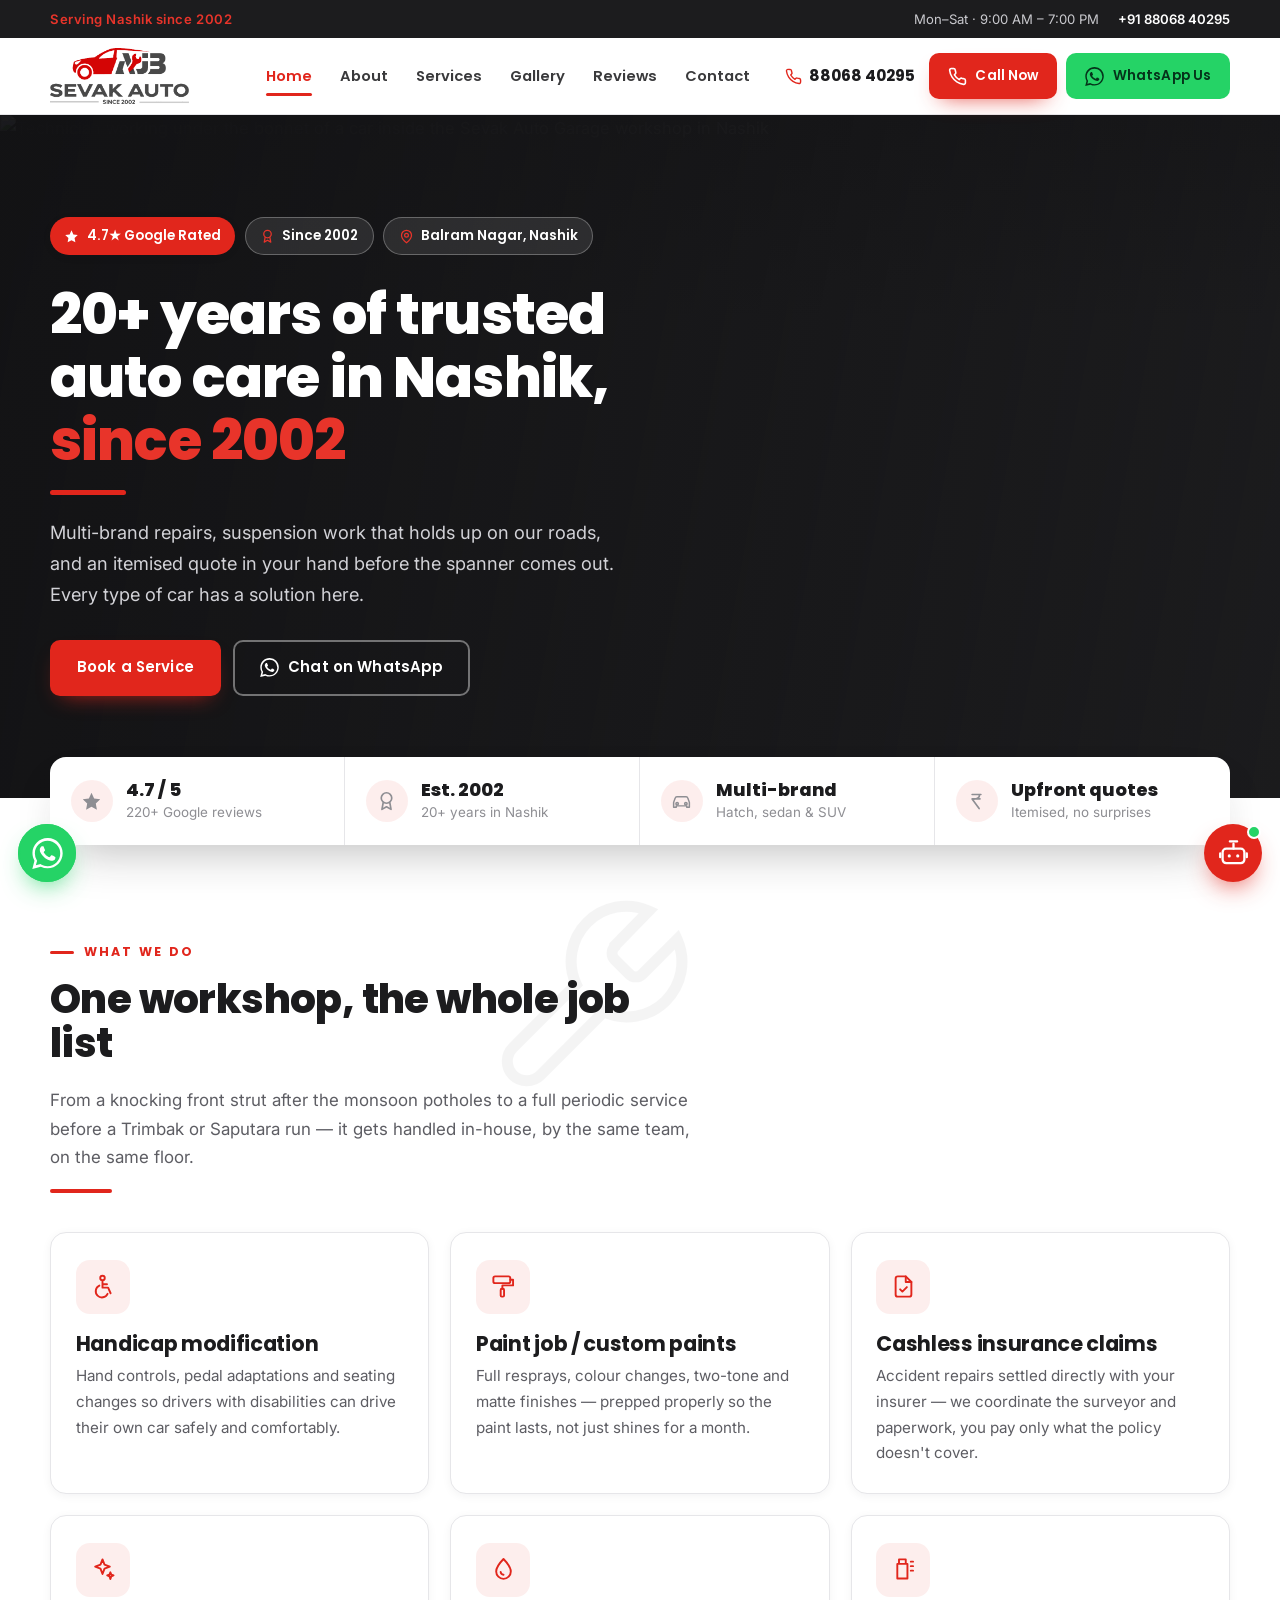
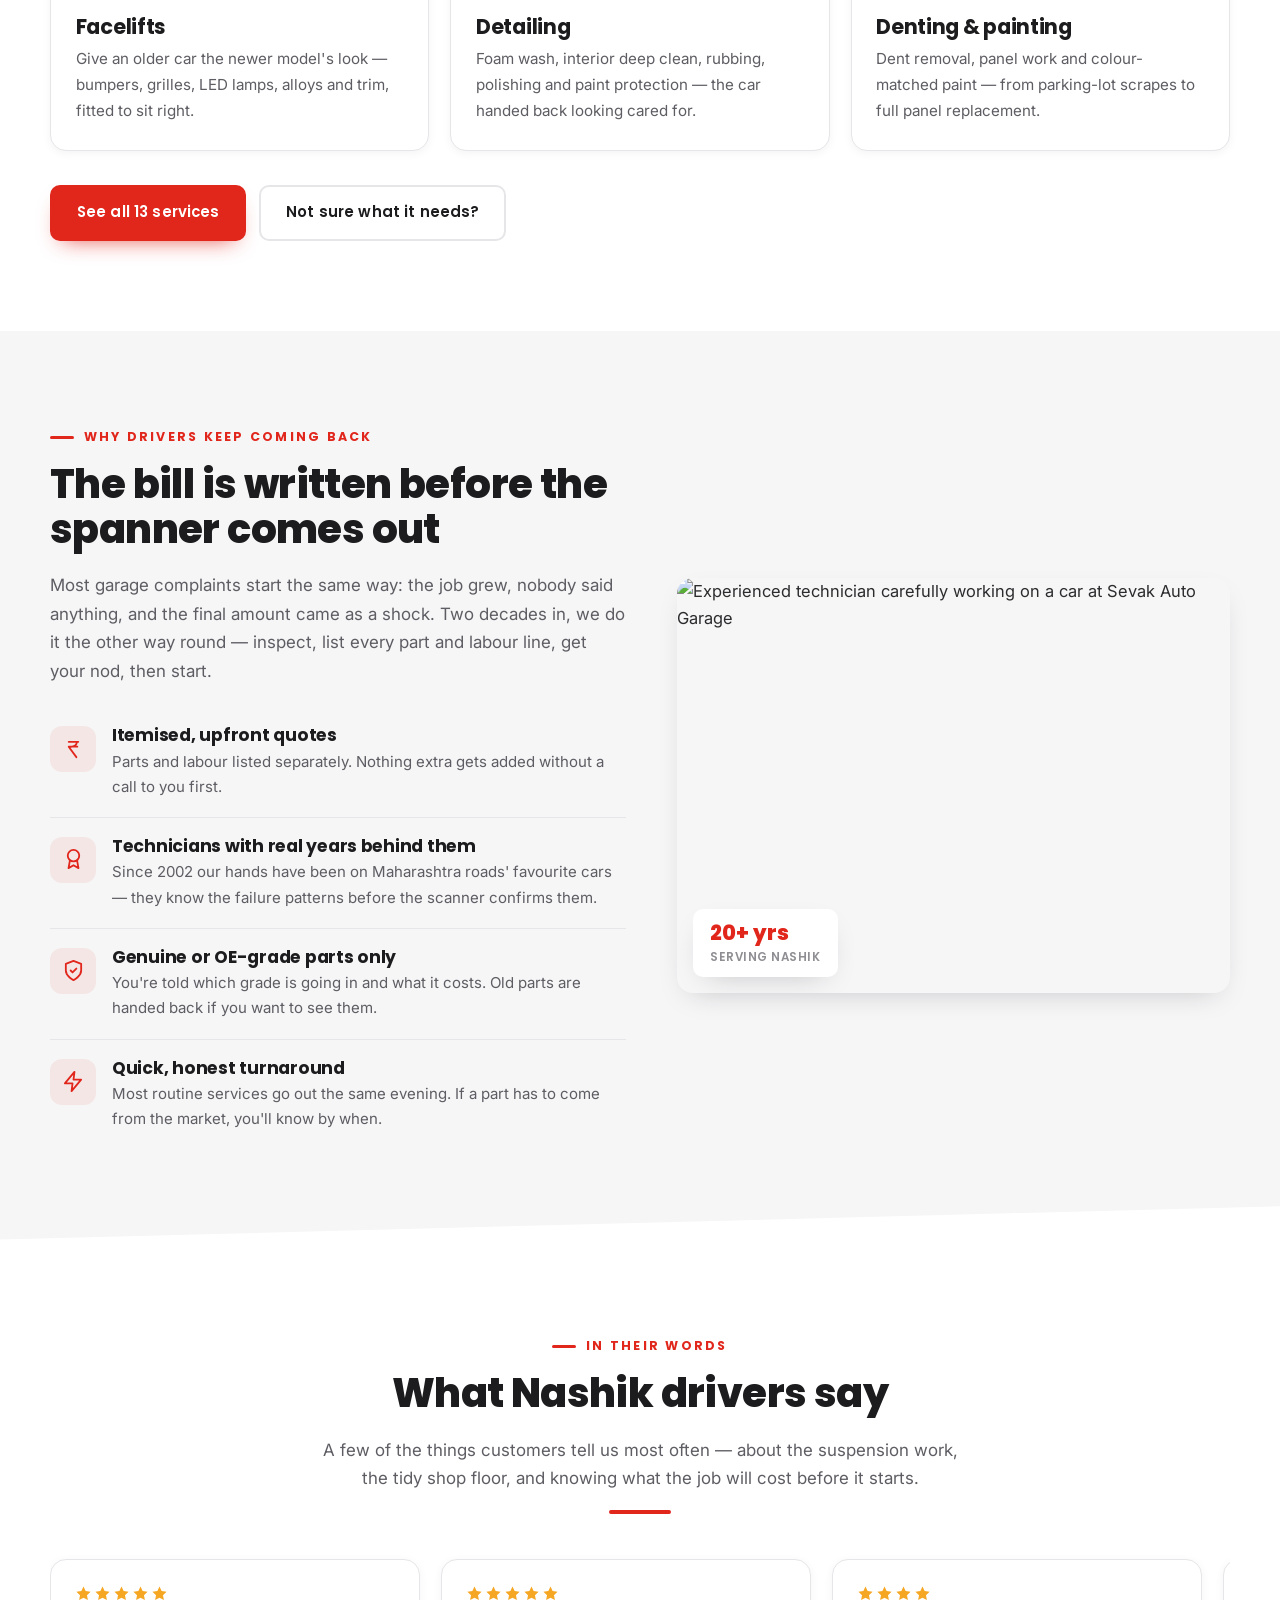
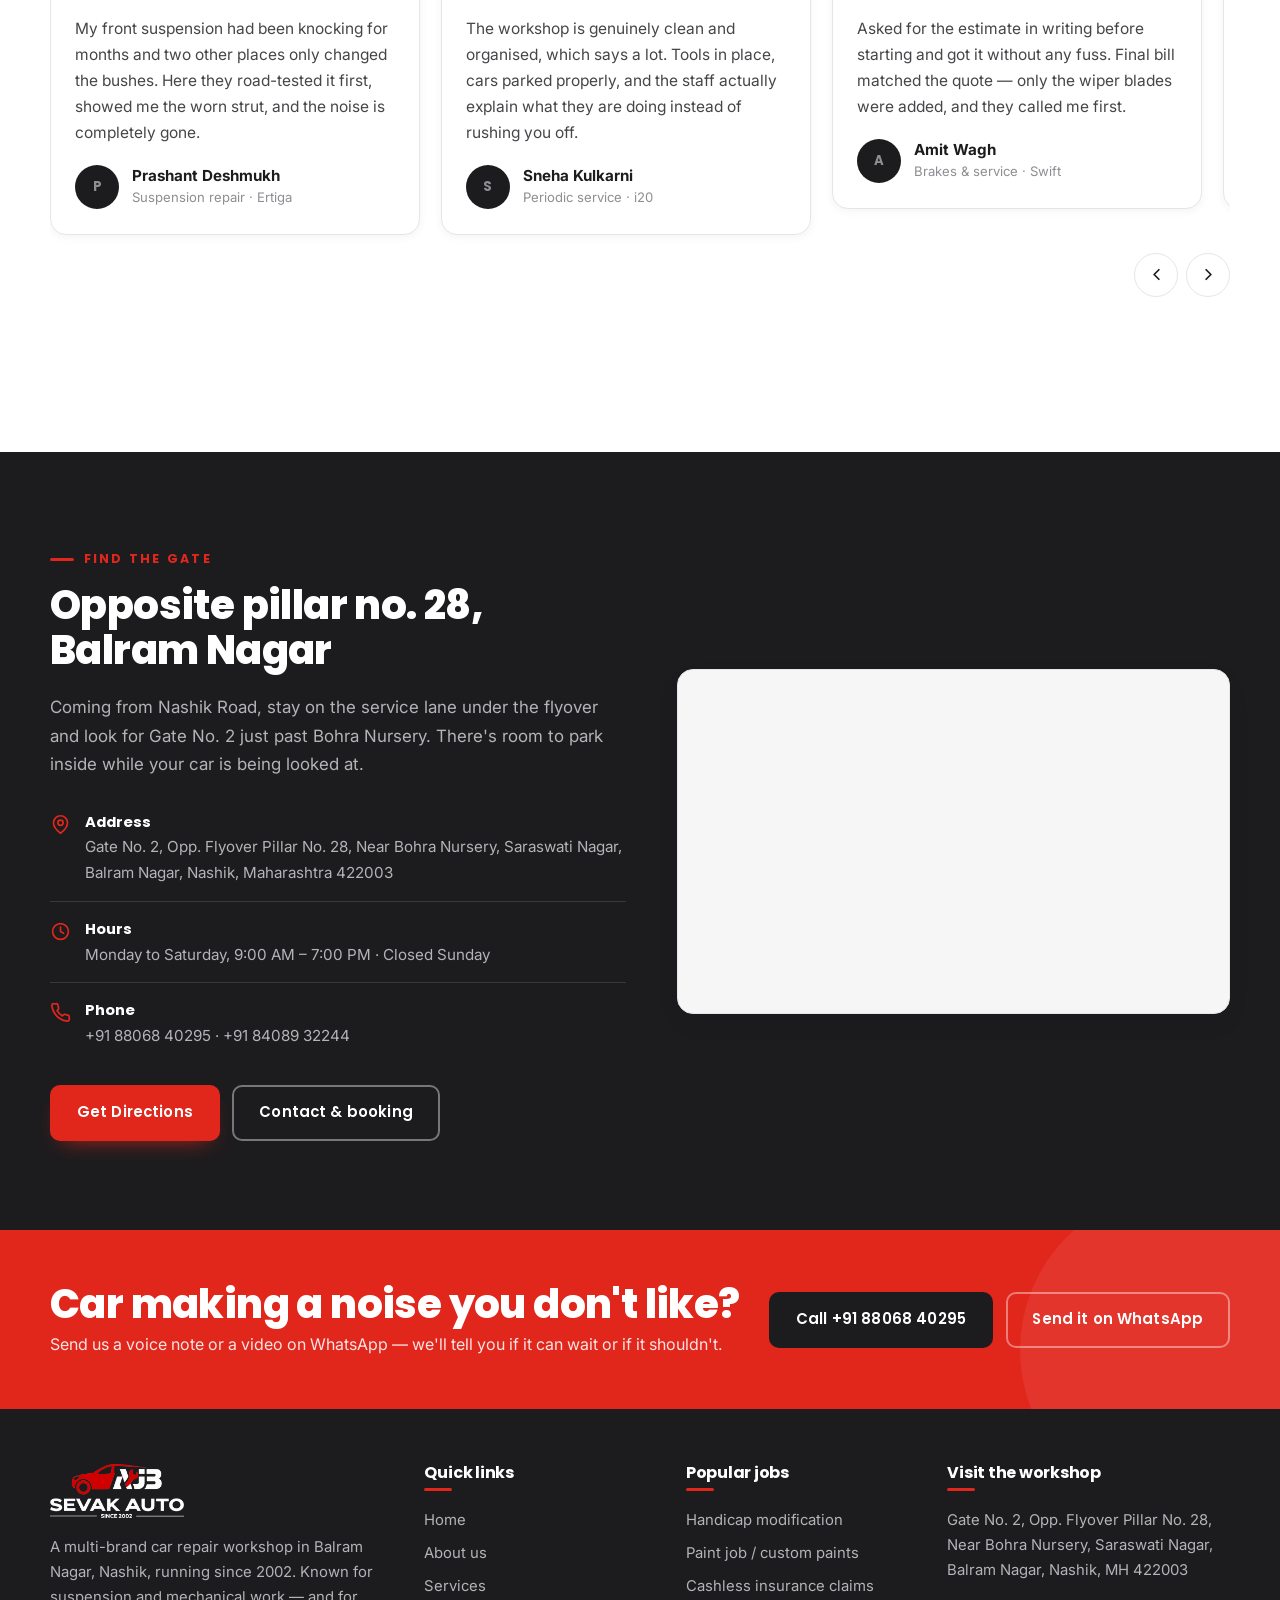
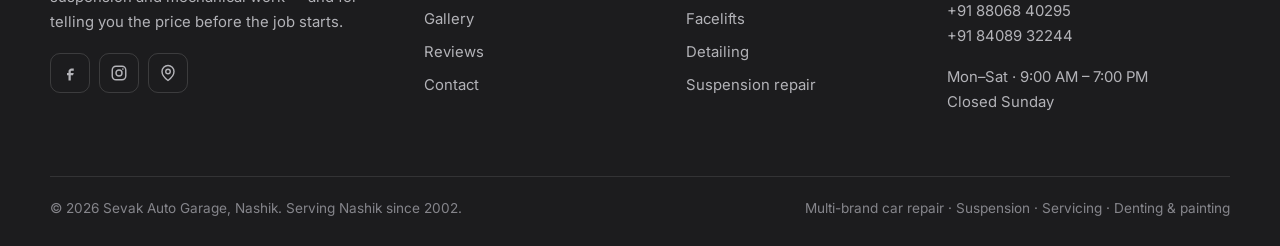
==== commit b64997f7: "Reorder services, add new offerings, drop wheel alignment Leads the services list with handicap modi" ====
--- a/index.html
+++ b/index.html
@@ -150,39 +150,39 @@
 
       <div class="grid grid--3">
         <article class="card svc-card reveal">
-          <span class="card__icon" aria-hidden="true"><svg viewBox="0 0 24 24" fill="none" stroke="currentColor" stroke-width="1.7" stroke-linecap="round" stroke-linejoin="round"><path d="M6 4v7M6 11a3 3 0 0 0 0 6v3M18 4v7M18 11a3 3 0 0 1 0 6v3M3 20h6M15 20h6"/></svg></span>
-          <h3>Suspension repair</h3>
-          <p>Struts, shockers, bushes, link rods and bearings — diagnosed on a road test, not by guesswork. The work we're best known for.</p>
-        </article>
-        <article class="card svc-card reveal">
-          <span class="card__icon" aria-hidden="true"><svg viewBox="0 0 24 24" fill="none" stroke="currentColor" stroke-width="1.7" stroke-linecap="round" stroke-linejoin="round"><path d="M14.7 6.3a1 1 0 0 0 0 1.4l1.6 1.6a1 1 0 0 0 1.4 0l3.8-3.8a6 6 0 0 1-8 7.9l-6.9 6.9a2.1 2.1 0 0 1-3-3l6.9-6.9a6 6 0 0 1 7.9-8l-3.7 3.8z"/></svg></span>
-          <h3>Periodic servicing</h3>
-          <p>Oil, filters, plugs, coolant, belts and a 30-point health check — with anything urgent flagged and priced before we touch it.</p>
-        </article>
-        <article class="card svc-card reveal">
-          <span class="card__icon" aria-hidden="true"><svg viewBox="0 0 24 24" fill="none" stroke="currentColor" stroke-width="1.8" stroke-linecap="round" stroke-linejoin="round"><path d="M3 12h4l2.5-7 5 14L17.5 12H21"/></svg></span>
-          <h3>Engine diagnostics</h3>
-          <p>Scanner-led fault reading for check-engine lights, rough idling, misfires and poor pickup — then a fix explained in plain language.</p>
-        </article>
-        <article class="card svc-card reveal">
-          <span class="card__icon" aria-hidden="true"><svg viewBox="0 0 24 24" fill="none" stroke="currentColor" stroke-width="1.7" stroke-linecap="round" stroke-linejoin="round"><circle cx="12" cy="12" r="9"/><circle cx="12" cy="12" r="3.2"/><path d="M12 3v3M12 18v3M3 12h3M18 12h3"/></svg></span>
-          <h3>Brakes &amp; alignment</h3>
-          <p>Pads, discs, brake fluid, wheel alignment and balancing — so the car stops straight and stops chewing through tyres.</p>
-        </article>
-        <article class="card svc-card reveal">
-          <span class="card__icon" aria-hidden="true"><svg viewBox="0 0 24 24" fill="none" stroke="currentColor" stroke-width="1.8" stroke-linecap="round" stroke-linejoin="round"><path d="M12 2v20M4.2 6.6l15.6 10.8M19.8 6.6L4.2 17.4"/></svg></span>
-          <h3>AC service &amp; repair</h3>
-          <p>Gas top-up, cooling coil and compressor work, cabin filter and leak testing — sorted before the Nashik summer arrives.</p>
+          <span class="card__icon" aria-hidden="true"><svg viewBox="0 0 24 24" fill="none" stroke="currentColor" stroke-width="1.7" stroke-linecap="round" stroke-linejoin="round"><circle cx="12" cy="4.5" r="2"/><path d="M12 7.5v5.5h5l2.2 5M12 10h4"/><path d="M9.2 11.2a5.5 5.5 0 1 0 7.3 7.3"/></svg></span>
+          <h3>Handicap modification</h3>
+          <p>Hand controls, pedal adaptations and seating changes so drivers with disabilities can drive their own car safely and comfortably.</p>
+        </article>
+        <article class="card svc-card reveal">
+          <span class="card__icon" aria-hidden="true"><svg viewBox="0 0 24 24" fill="none" stroke="currentColor" stroke-width="1.7" stroke-linecap="round" stroke-linejoin="round"><rect x="3" y="3" width="15" height="6" rx="1.5"/><path d="M18 6h2.5v5H11v3"/><rect x="9.5" y="14" width="3" height="7" rx="1"/></svg></span>
+          <h3>Paint job / custom paints</h3>
+          <p>Full resprays, colour changes, two-tone and matte finishes — prepped properly so the paint lasts, not just shines for a month.</p>
+        </article>
+        <article class="card svc-card reveal">
+          <span class="card__icon" aria-hidden="true"><svg viewBox="0 0 24 24" fill="none" stroke="currentColor" stroke-width="1.7" stroke-linecap="round" stroke-linejoin="round"><path d="M14 3H7a2 2 0 0 0-2 2v14a2 2 0 0 0 2 2h10a2 2 0 0 0 2-2V8z"/><path d="M14 3v5h5"/><path d="M9 14.5l2 2 4-4"/></svg></span>
+          <h3>Cashless insurance claims</h3>
+          <p>Accident repairs settled directly with your insurer — we coordinate the surveyor and paperwork, you pay only what the policy doesn't cover.</p>
+        </article>
+        <article class="card svc-card reveal">
+          <span class="card__icon" aria-hidden="true"><svg viewBox="0 0 24 24" fill="none" stroke="currentColor" stroke-width="1.7" stroke-linecap="round" stroke-linejoin="round"><path d="M12 3l1.8 4.6 4.7 1.9-4.7 1.8L12 16l-1.8-4.7-4.7-1.8 4.7-1.9z"/><path d="M19 14.5l.8 2 2 .8-2 .8-.8 2.4-.8-2.4-2-.8 2-.8z"/></svg></span>
+          <h3>Facelifts</h3>
+          <p>Give an older car the newer model's look — bumpers, grilles, LED lamps, alloys and trim, fitted to sit right.</p>
+        </article>
+        <article class="card svc-card reveal">
+          <span class="card__icon" aria-hidden="true"><svg viewBox="0 0 24 24" fill="none" stroke="currentColor" stroke-width="1.7" stroke-linecap="round" stroke-linejoin="round"><path d="M12 2.7S5.5 9.3 5.5 13.8a6.5 6.5 0 0 0 13 0C18.5 9.3 12 2.7 12 2.7z"/><path d="M9.5 14.2a2.6 2.6 0 0 0 2.5 2.4"/></svg></span>
+          <h3>Detailing</h3>
+          <p>Foam wash, interior deep clean, rubbing, polishing and paint protection — the car handed back looking cared for.</p>
         </article>
         <article class="card svc-card reveal">
           <span class="card__icon" aria-hidden="true"><svg viewBox="0 0 24 24" fill="none" stroke="currentColor" stroke-width="1.7" stroke-linecap="round" stroke-linejoin="round"><path d="M8 3h6v4H8zM6.5 7h9v13h-9z"/><path d="M18.5 5h2M18.5 9h2M18.5 13h2"/></svg></span>
           <h3>Denting &amp; painting</h3>
-          <p>Dent removal, panel work and colour-matched paint — insurance jobs and quiet touch-ups both welcome.</p>
+          <p>Dent removal, panel work and colour-matched paint — from parking-lot scrapes to full panel replacement.</p>
         </article>
       </div>
 
       <div class="btn-row reveal" style="margin-top:2.1rem">
-        <a class="btn btn--primary" href="services.html">See all 10 services</a>
+        <a class="btn btn--primary" href="services.html">See all 13 services</a>
         <a class="btn btn--ghost" href="https://wa.me/918806840295?text=Hi%2C%20I%27m%20not%20sure%20what%20my%20car%20needs.%20Can%20you%20help%20me%20figure%20it%20out%3F" target="_blank" rel="noopener">Not sure what it needs?</a>
       </div>
     </div>
@@ -255,8 +255,8 @@
           </article>
           <article class="quote">
             <span class="stars" aria-label="5 out of 5 stars"><svg viewBox="0 0 24 24" fill="currentColor" aria-hidden="true"><path d="M12 2l3 6.6 7 .9-5.1 4.8 1.3 7L12 18l-6.2 3.3 1.3-7L2 9.5l7-.9z"/></svg><svg viewBox="0 0 24 24" fill="currentColor" aria-hidden="true"><path d="M12 2l3 6.6 7 .9-5.1 4.8 1.3 7L12 18l-6.2 3.3 1.3-7L2 9.5l7-.9z"/></svg><svg viewBox="0 0 24 24" fill="currentColor" aria-hidden="true"><path d="M12 2l3 6.6 7 .9-5.1 4.8 1.3 7L12 18l-6.2 3.3 1.3-7L2 9.5l7-.9z"/></svg><svg viewBox="0 0 24 24" fill="currentColor" aria-hidden="true"><path d="M12 2l3 6.6 7 .9-5.1 4.8 1.3 7L12 18l-6.2 3.3 1.3-7L2 9.5l7-.9z"/></svg><svg viewBox="0 0 24 24" fill="currentColor" aria-hidden="true"><path d="M12 2l3 6.6 7 .9-5.1 4.8 1.3 7L12 18l-6.2 3.3 1.3-7L2 9.5l7-.9z"/></svg></span>
-            <p>Convenient spot right off the flyover and they handle multiple brands, so both our cars go to the same place now. Wheel alignment after the monsoon was spot on.</p>
-            <div class="quote__who"><span class="avatar" aria-hidden="true">M</span><span><b>Manisha Jadhav</b><span>Alignment &amp; balancing · Creta</span></span></div>
+            <p>After a minor accident I was dreading the insurance hassle. They dealt with the surveyor and the paperwork, the claim went through cashless, and I only paid the part my policy didn't cover.</p>
+            <div class="quote__who"><span class="avatar" aria-hidden="true">M</span><span><b>Manisha Jadhav</b><span>Cashless insurance claim · Creta</span></span></div>
           </article>
         </div>
         <div class="carousel__nav">
@@ -288,7 +288,7 @@
           </li>
           <li>
             <svg viewBox="0 0 24 24" fill="none" stroke="currentColor" stroke-width="2" stroke-linecap="round" stroke-linejoin="round" aria-hidden="true"><path d="M22 16.9v3a2 2 0 0 1-2.2 2 19.8 19.8 0 0 1-8.6-3.1 19.5 19.5 0 0 1-6-6A19.8 19.8 0 0 1 2.1 4.2 2 2 0 0 1 4.1 2h3a2 2 0 0 1 2 1.7c.1 1 .4 1.9.7 2.8a2 2 0 0 1-.5 2.1L8.1 9.9a16 16 0 0 0 6 6l1.3-1.3a2 2 0 0 1 2.1-.4c.9.3 1.8.6 2.8.7a2 2 0 0 1 1.7 2z"/></svg>
-            <span><b>Phone</b><a href="tel:+918806840295">+91 88068 40295</a> · <a href="tel:+918408932244">+91 84089 32244</a> (AJB unit)</span>
+            <span><b>Phone</b><a href="tel:+918806840295">+91 88068 40295</a> · <a href="tel:+918408932244">+91 84089 32244</a></span>
           </li>
         </ul>
         <div class="btn-row" style="margin-top:1.3rem">
@@ -346,18 +346,18 @@
       <div>
         <h4>Popular jobs</h4>
         <ul class="foot-links">
+          <li><a href="services.html#handicap">Handicap modification</a></li>
+          <li><a href="services.html#paint">Paint job / custom paints</a></li>
+          <li><a href="services.html#insurance">Cashless insurance claims</a></li>
+          <li><a href="services.html#facelift">Facelifts</a></li>
+          <li><a href="services.html#detailing">Detailing</a></li>
           <li><a href="services.html#suspension">Suspension repair</a></li>
-          <li><a href="services.html#service">Periodic servicing</a></li>
-          <li><a href="services.html#diagnostics">Engine diagnostics</a></li>
-          <li><a href="services.html#brakes">Brake repair</a></li>
-          <li><a href="services.html#alignment">Wheel alignment</a></li>
-          <li><a href="services.html#ac">AC service</a></li>
         </ul>
       </div>
       <div>
         <h4>Visit the workshop</h4>
         <p>Gate No. 2, Opp. Flyover Pillar No. 28,<br>Near Bohra Nursery, Saraswati Nagar,<br>Balram Nagar, Nashik, MH 422003</p>
-        <p><a href="tel:+918806840295">+91 88068 40295</a><br><a href="tel:+918408932244">+91 84089 32244</a> (AJB unit)</p>
+        <p><a href="tel:+918806840295">+91 88068 40295</a><br><a href="tel:+918408932244">+91 84089 32244</a></p>
         <p>Mon–Sat · 9:00 AM – 7:00 PM<br>Closed Sunday</p>
       </div>
     </div>
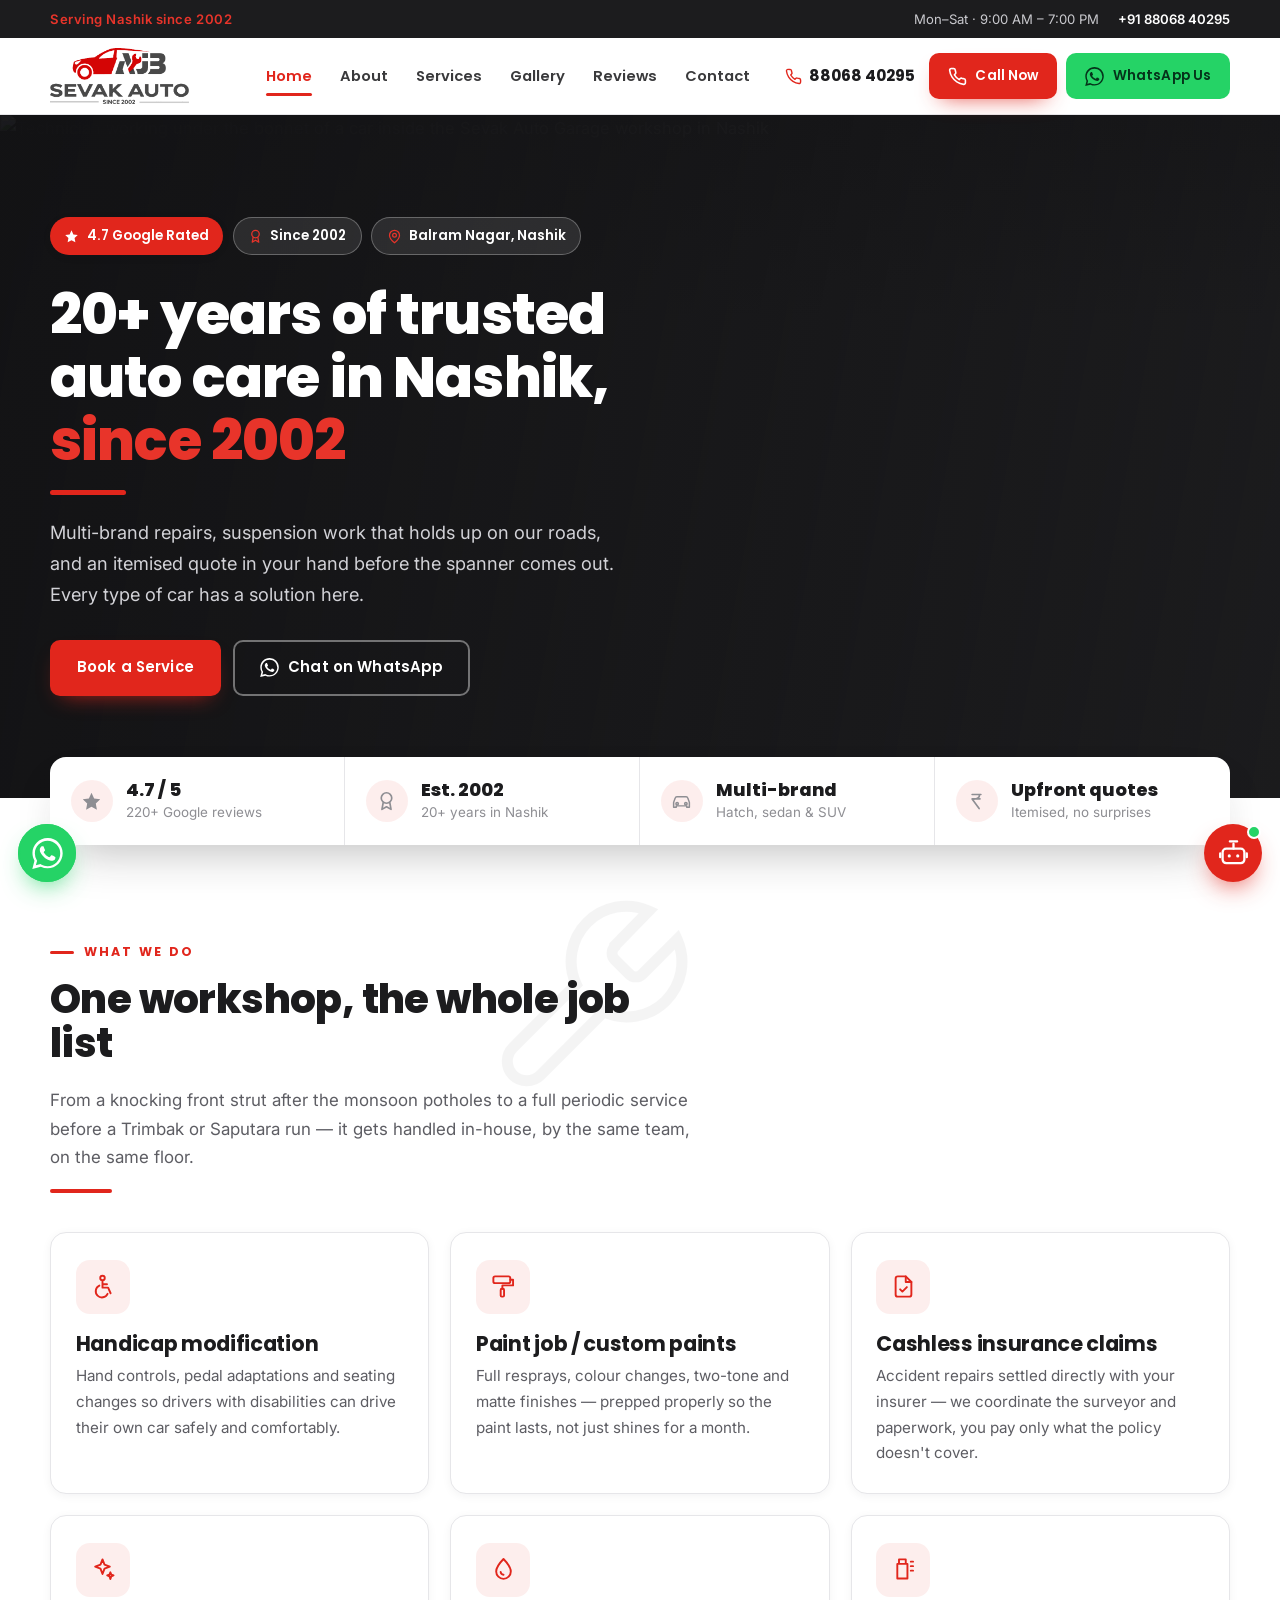
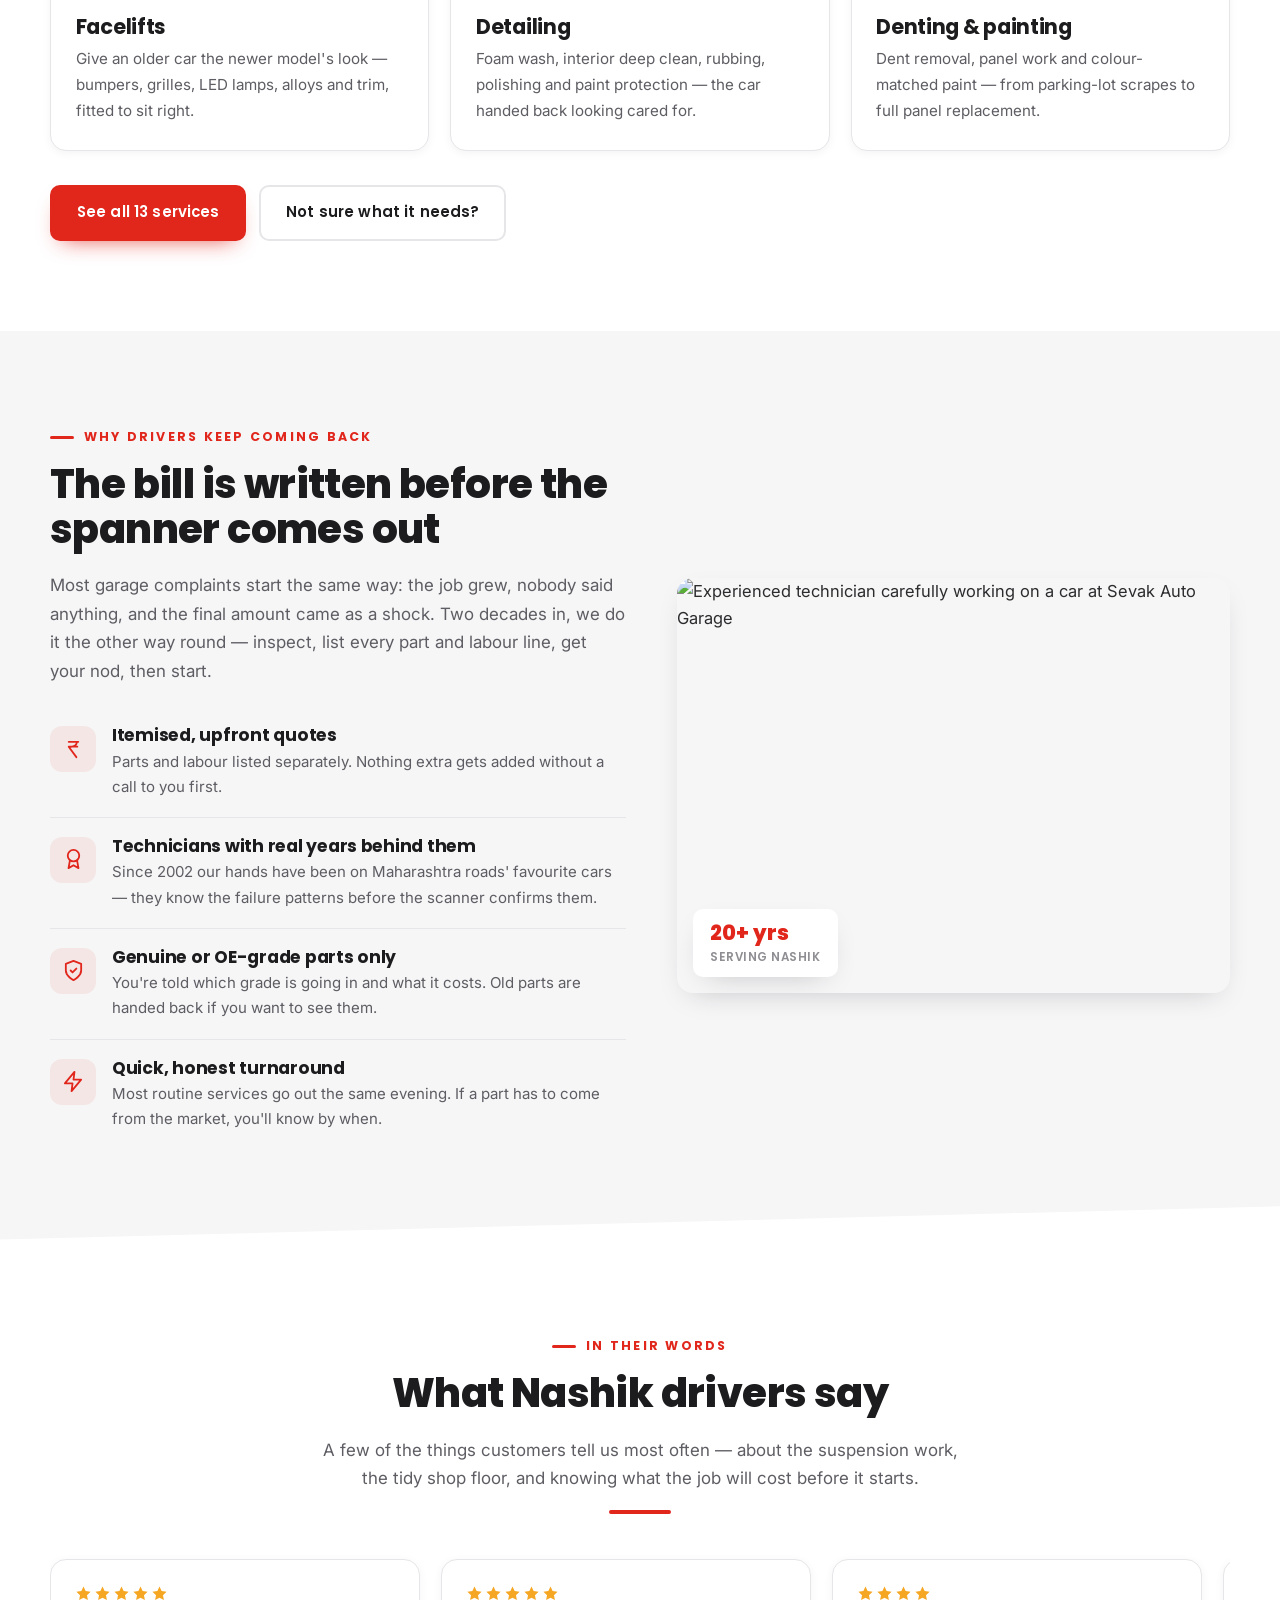
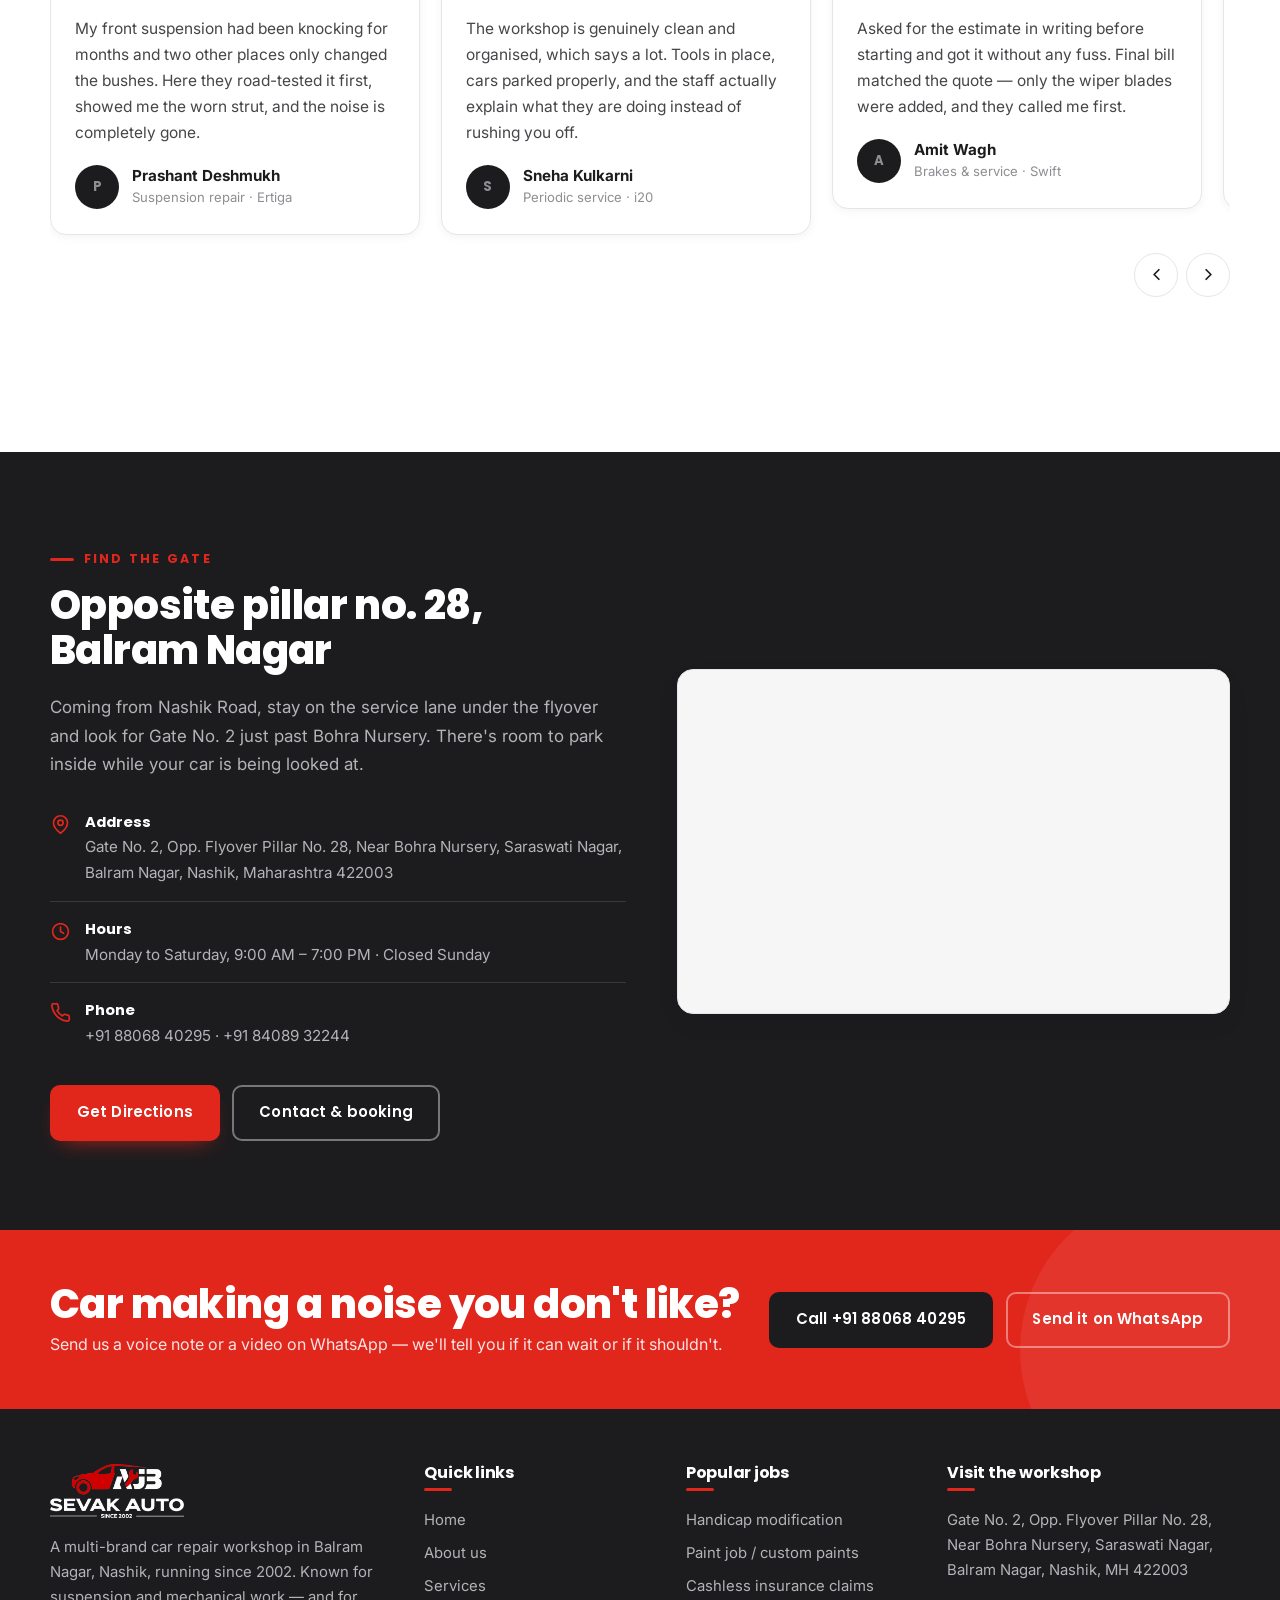
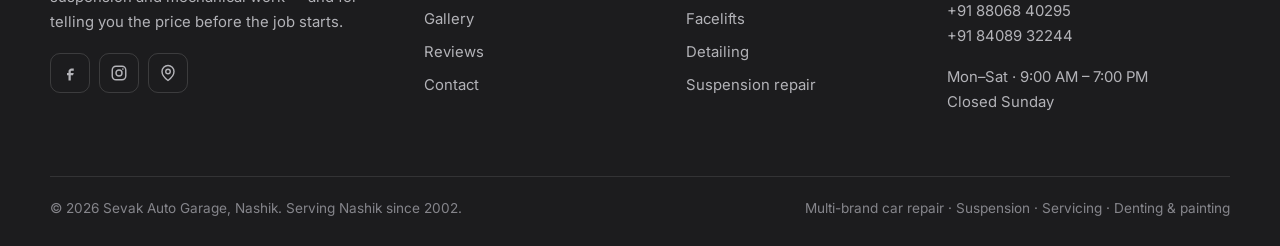
==== commit 737ac4a0: "Remove duplicate star from rating badges The badges already show a star icon, so the extra star char" ====
--- a/index.html
+++ b/index.html
@@ -102,7 +102,7 @@
     <div class="hero__inner">
       <div class="hero__content">
         <div class="hero__badges">
-          <span class="pill pill--red"><svg viewBox="0 0 24 24" fill="currentColor" aria-hidden="true"><path d="M12 2l3 6.6 7 .9-5.1 4.8 1.3 7L12 18l-6.2 3.3 1.3-7L2 9.5l7-.9z"/></svg>4.7★ Google Rated</span>
+          <span class="pill pill--red"><svg viewBox="0 0 24 24" fill="currentColor" aria-hidden="true"><path d="M12 2l3 6.6 7 .9-5.1 4.8 1.3 7L12 18l-6.2 3.3 1.3-7L2 9.5l7-.9z"/></svg>4.7 Google Rated</span>
           <span class="pill pill--outline"><svg viewBox="0 0 24 24" fill="none" stroke="currentColor" stroke-width="2" stroke-linecap="round" stroke-linejoin="round" aria-hidden="true"><circle cx="12" cy="8" r="6"/><path d="m8.2 13.4-1.4 7.6L12 18l5.2 3-1.4-7.6"/></svg>Since 2002</span>
           <span class="pill pill--outline"><svg viewBox="0 0 24 24" fill="none" stroke="currentColor" stroke-width="2" stroke-linecap="round" stroke-linejoin="round" aria-hidden="true"><path d="M20 10c0 6-8 12-8 12s-8-6-8-12a8 8 0 0 1 16 0z"/><circle cx="12" cy="10" r="3"/></svg>Balram Nagar, Nashik</span>
         </div>
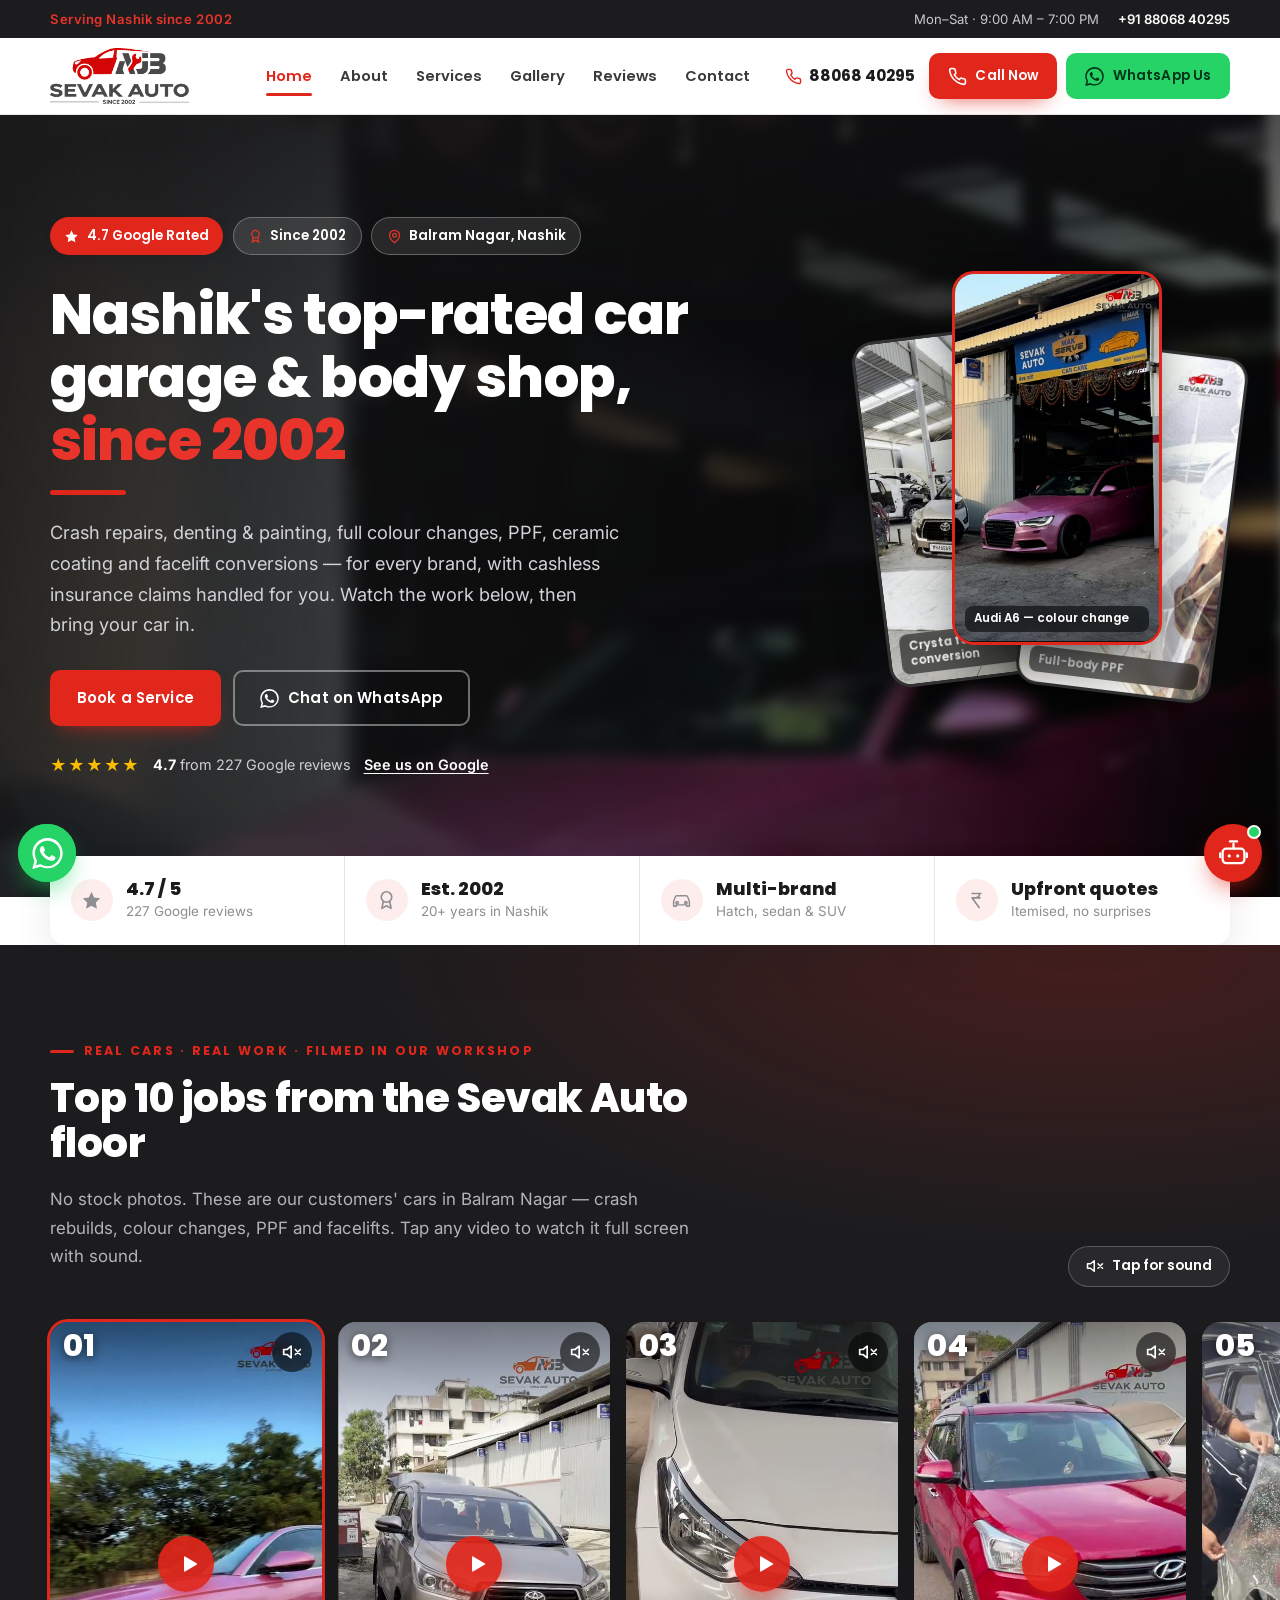
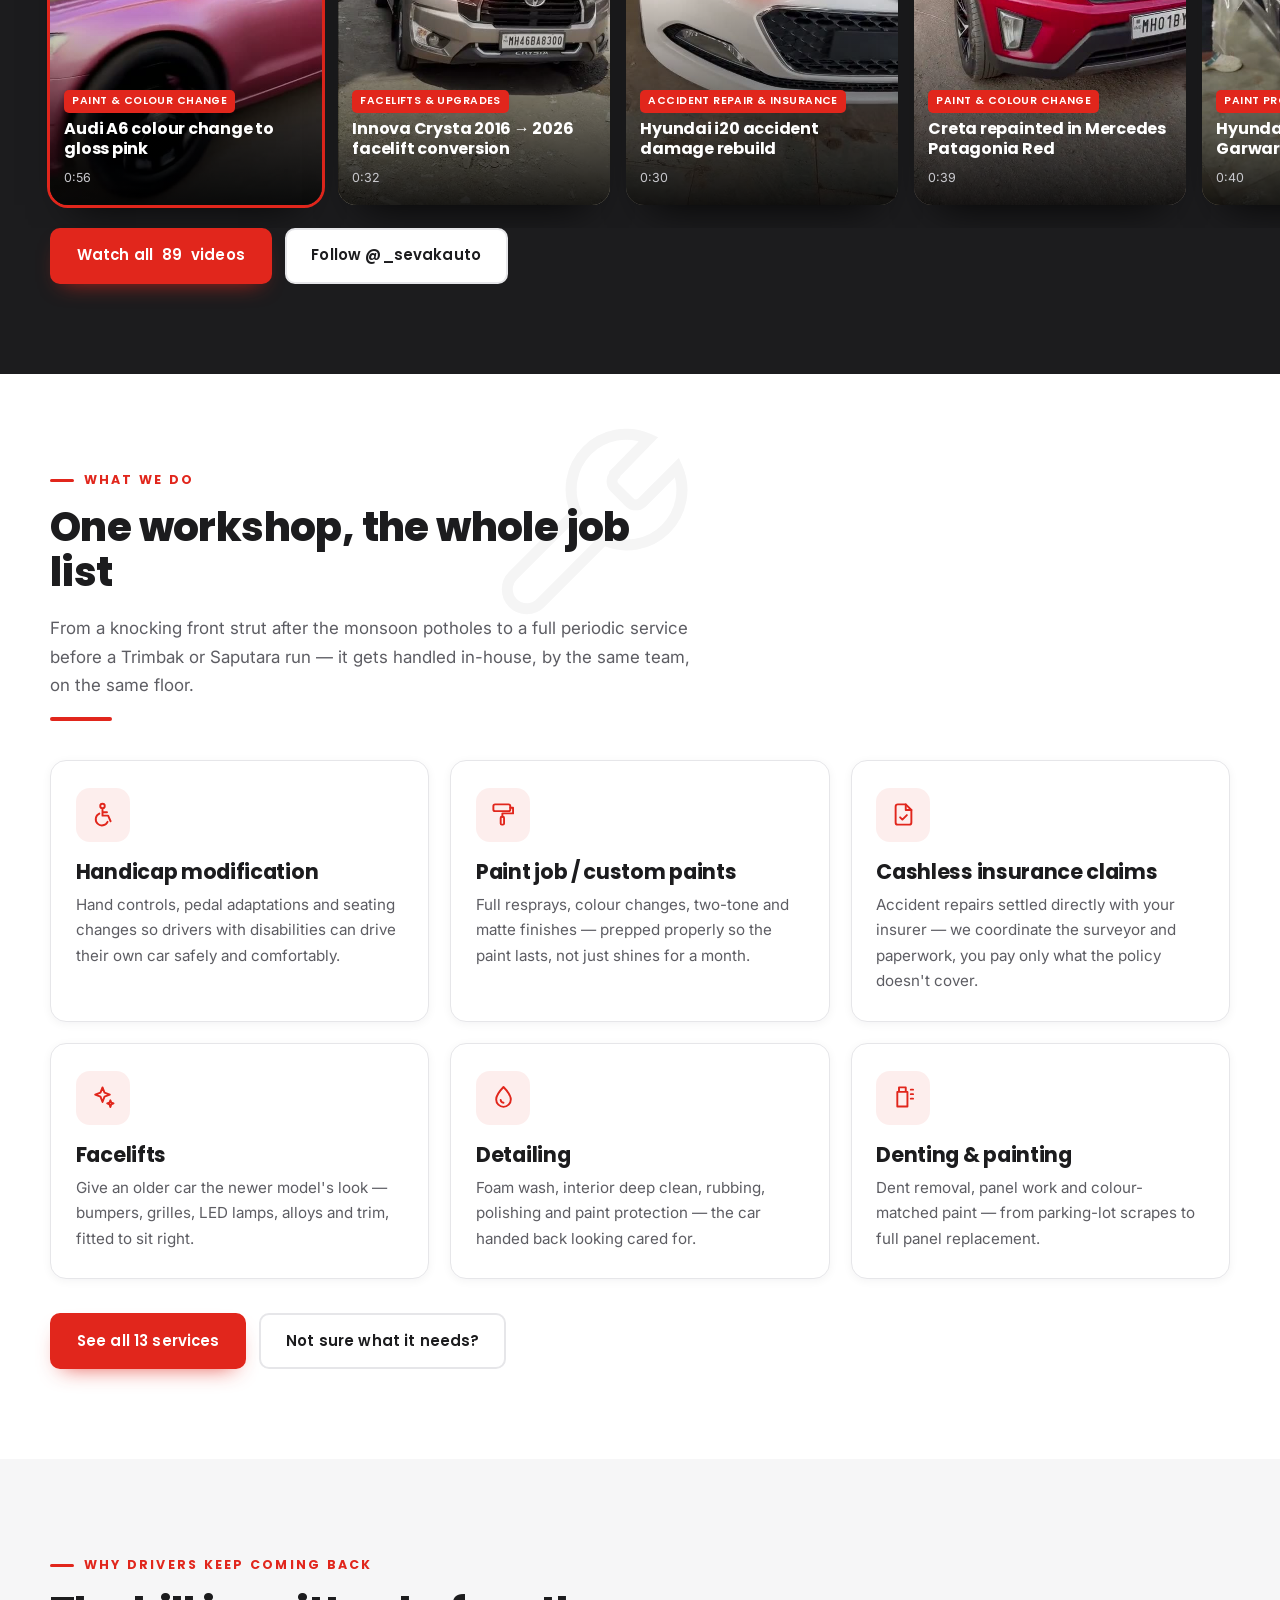
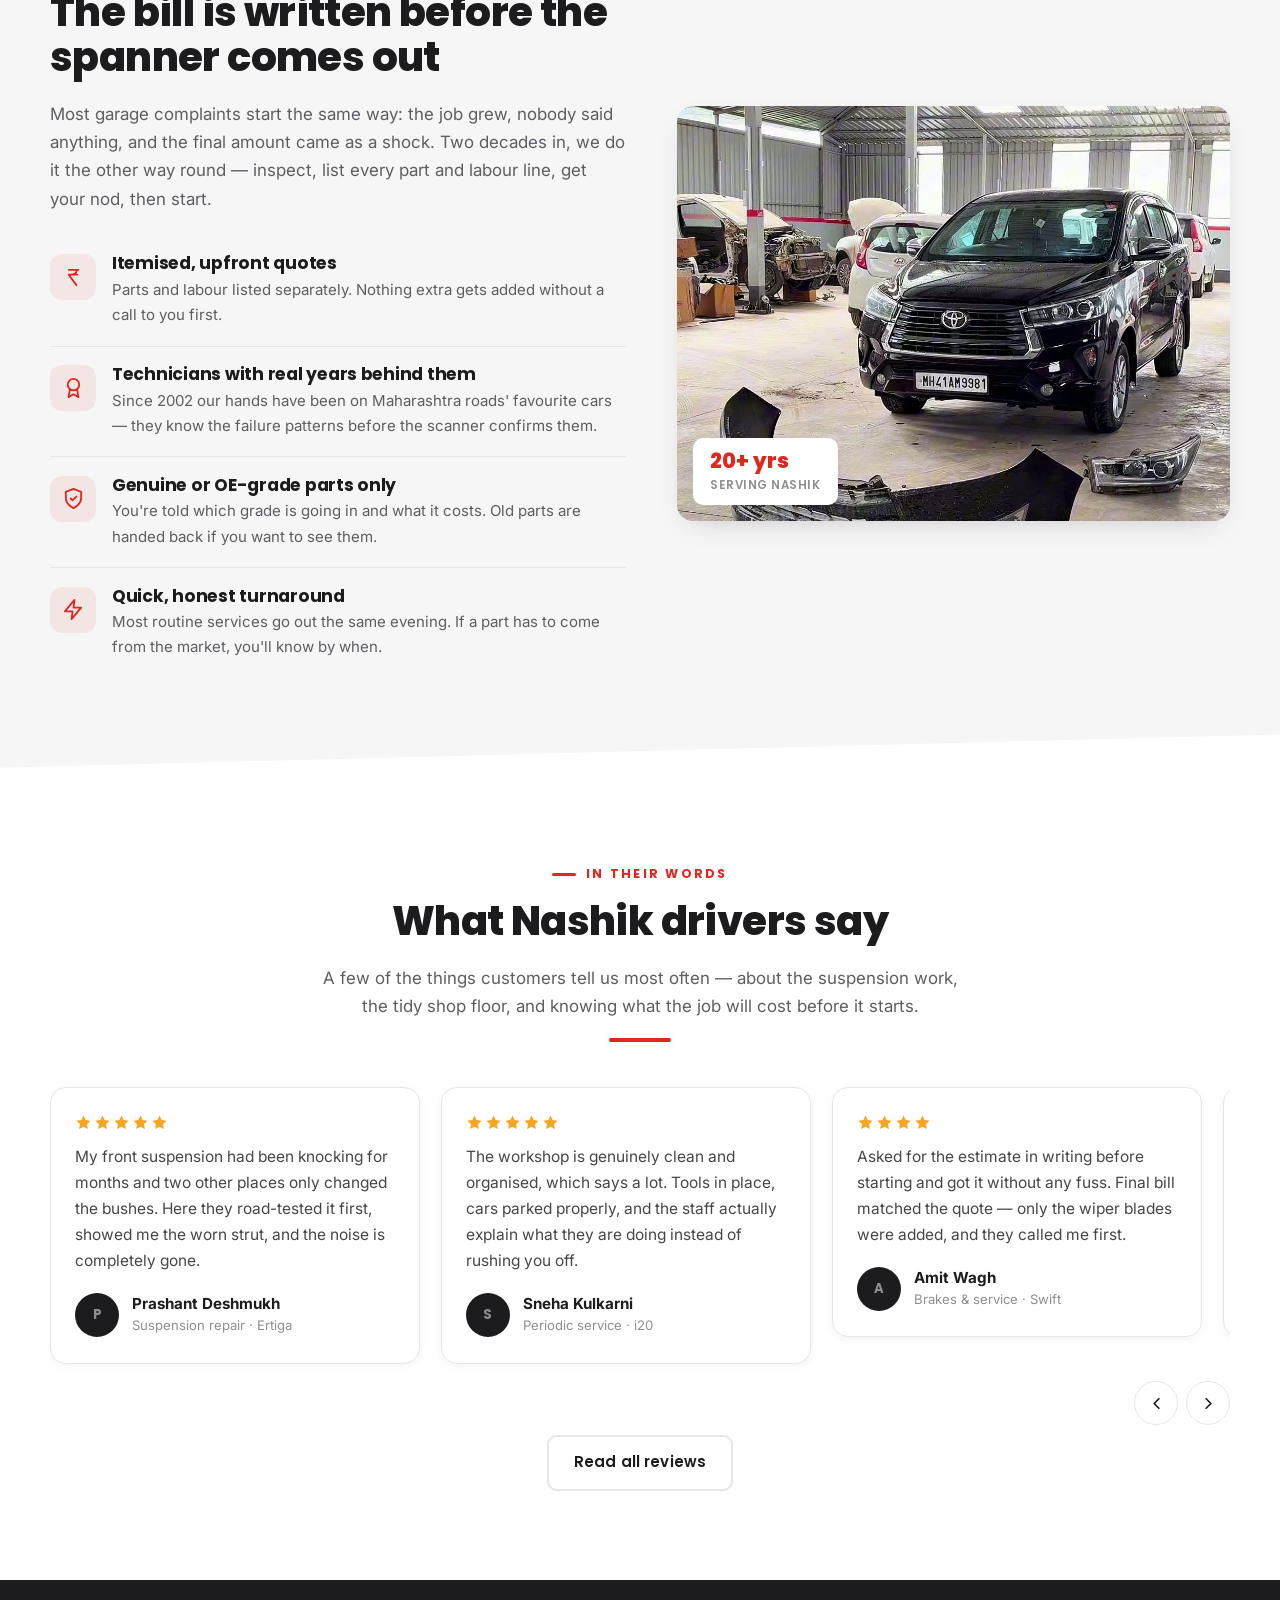
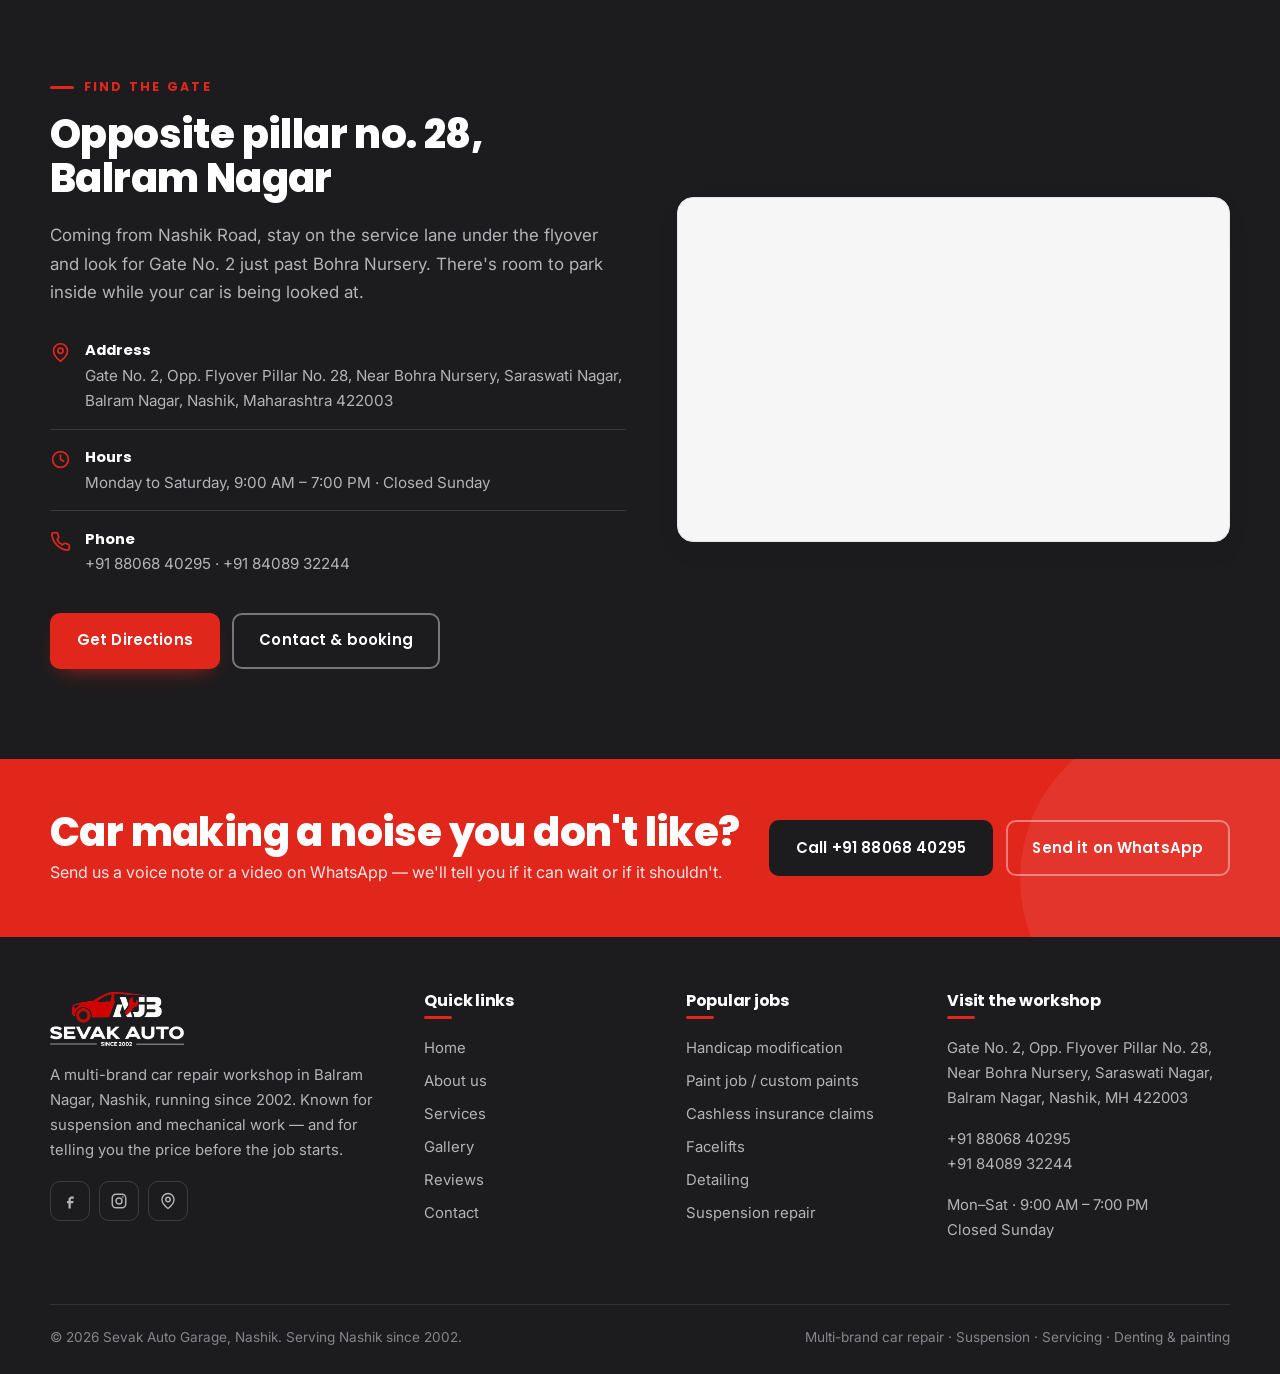
==== commit fb0b29f8: "Add real workshop videos, top-10 reels and local SEO" ====
--- a/index.html
+++ b/index.html
@@ -3,25 +3,42 @@
 <head>
 <meta charset="utf-8">
 <meta name="viewport" content="width=device-width, initial-scale=1">
-<title>Sevak Auto Garage Nashik | Trusted Car Repair &amp; Suspension Experts Since 2002</title>
-<meta name="description" content="Sevak Auto Garage (AJB) in Balram Nagar, Nashik — multi-brand car repair, suspension specialists, periodic servicing and upfront itemised quotes. Serving Nashik since 2002. Rated 4.7★ by 220+ customers. Open Mon–Sat, 9 AM–7 PM.">
+<title>Sevak Auto Nashik | Best Car Garage – Denting, Painting, PPF &amp; Insurance Claims</title>
+<meta name="description" content="Sevak Auto, Balram Nagar, Nashik — rated 4.7★ by 227 Google reviewers. Car denting & painting, custom colour changes, PPF, ceramic coating, facelifts and cashless insurance claims for every brand. Since 2002. Call 088068 40295.">
+<link rel="canonical" href="https://www.sevakauto.in/">
+<meta name="robots" content="index, follow, max-image-preview:large, max-video-preview:-1">
 <meta name="theme-color" content="#e1261c">
+<meta name="geo.region" content="IN-MH">
+<meta name="geo.placename" content="Nashik">
+<meta name="geo.position" content="20.0215545;73.8335745">
+<meta name="ICBM" content="20.0215545, 73.8335745">
 <meta property="og:type" content="business.business">
-<meta property="og:title" content="Sevak Auto Garage, Nashik — Trusted Multi-Brand Car Repair Since 2002">
-<meta property="og:description" content="Suspension specialists, full car servicing and upfront itemised quotes. Opposite flyover pillar no. 28, Balram Nagar, Nashik. Call +91 88068 40295.">
-<meta property="og:image" content="img/og-logo.jpg">
+<meta property="og:site_name" content="Sevak Auto">
+<meta property="og:url" content="https://www.sevakauto.in/">
+<meta property="og:title" content="Sevak Auto, Nashik — Car Body Shop, PPF, Coating & Insurance Claims">
+<meta property="og:description" content="4.7★ from 227 Google reviews. Denting, painting, colour changes, PPF, ceramic coating and cashless insurance claims. Opp. flyover pillar no. 28, Balram Nagar, Nashik.">
+<meta property="og:image" content="https://www.sevakauto.in/img/og-image.jpg">
+<meta property="og:image:width" content="1200">
+<meta property="og:image:height" content="630">
+<meta property="og:video" content="https://www.sevakauto.in/media/video/sevak-6308.mp4">
 <meta property="og:locale" content="en_IN">
+<meta property="business:contact_data:street_address" content="Gate No. 2, Opp. Flyover Pillar No. 28, Near Bohra Nursery, Saraswati Nagar, Balram Nagar">
+<meta property="business:contact_data:locality" content="Nashik">
+<meta property="business:contact_data:postal_code" content="422003">
+<meta property="business:contact_data:country_name" content="India">
+<meta property="business:contact_data:phone_number" content="+91 88068 40295">
 <meta name="twitter:card" content="summary_large_image">
+<meta name="twitter:image" content="https://www.sevakauto.in/img/og-image.jpg">
 <link rel="icon" href="img/favicon.png">
 <link rel="apple-touch-icon" href="img/logo-mark.png">
 <link rel="preconnect" href="https://fonts.googleapis.com">
 <link rel="preconnect" href="https://fonts.gstatic.com" crossorigin>
-<link rel="preconnect" href="https://images.unsplash.com">
+<link rel="preload" as="image" href="media/hero/hero-1.jpg">
 <style>
 /* critical above-the-fold paint */
 body{margin:0;background:#fff;color:#2c2c2e;font-family:Inter,"Segoe UI",Roboto,system-ui,sans-serif}
 .utility{background:#1c1c1e;min-height:34px}.site-head{min-height:76px;background:#fff}
-.hero{background:#1c1c1e;min-height:520px}
+.hero{background:#1c1c1e;min-height:520px}.hero__reels{display:none}
 </style>
 <link rel="stylesheet" href="css/style.css">
 <link rel="preload" as="style" href="https://fonts.googleapis.com/css2?family=Poppins:wght@600;700;800&family=Inter:wght@400;500;600&display=swap" onload="this.rel='stylesheet'">
@@ -32,31 +49,249 @@
 <script type="application/ld+json">
 {
   "@context": "https://schema.org",
-  "@type": "AutoRepair",
-  "name": "Sevak Auto Garage",
-  "alternateName": ["Sevak Auto", "Sevak Auto AJB"],
-  "image": "img/og-logo.jpg",
-  "logo": "img/logo.png",
-  "telephone": "+91-88068-40295",
-  "foundingDate": "2002",
-  "priceRange": "₹₹",
-  "address": {
-    "@type": "PostalAddress",
-    "streetAddress": "Gate No. 2, Opp. Flyover Pillar No. 28, Near Bohra Nursery, Saraswati Nagar, Balram Nagar",
-    "addressLocality": "Nashik",
-    "addressRegion": "Maharashtra",
-    "postalCode": "422003",
-    "addressCountry": "IN"
-  },
-  "geo": { "@type": "GeoCoordinates", "latitude": 20.0215545, "longitude": 73.8335745 },
-  "openingHoursSpecification": [{
-    "@type": "OpeningHoursSpecification",
-    "dayOfWeek": ["Monday","Tuesday","Wednesday","Thursday","Friday","Saturday"],
-    "opens": "09:00", "closes": "19:00"
-  }],
-  "aggregateRating": { "@type": "AggregateRating", "ratingValue": "4.7", "reviewCount": "220" }
+  "@graph": [
+    {
+      "@type": ["AutoRepair", "AutoBodyShop"],
+      "@id": "https://www.sevakauto.in/#business",
+      "name": "Sevak Auto",
+      "alternateName": ["Sevak Auto Garage", "Sevak Auto AJB", "Sevak Auto Nashik"],
+      "description": "Multi-brand car garage and body shop in Balram Nagar, Nashik since 2002: denting and painting, custom colour changes, paint protection film (PPF), ceramic and graphene coating, facelift conversions, accident repair and cashless insurance claims.",
+      "url": "https://www.sevakauto.in/",
+      "hasMap": "https://maps.google.com/?cid=8612009802358916060",
+      "sameAs": [
+        "https://maps.google.com/?cid=8612009802358916060",
+        "https://www.google.com/search?kgmid=/g/11vpvg1fwt",
+        "https://www.instagram.com/_sevakauto/"
+      ],
+      "image": [
+        "https://www.sevakauto.in/img/og-image.jpg",
+        "https://www.sevakauto.in/img/real/shopfront.jpg",
+        "https://www.sevakauto.in/img/real/workshop-floor.jpg",
+        "https://www.sevakauto.in/img/real/crysta-bumpers.jpg"
+      ],
+      "logo": "https://www.sevakauto.in/img/logo.png",
+      "telephone": "+91-88068-40295",
+      "foundingDate": "2002",
+      "priceRange": "₹₹",
+      "currenciesAccepted": "INR",
+      "paymentAccepted": "Cash, UPI, Card, Insurance (cashless)",
+      "address": {
+        "@type": "PostalAddress",
+        "streetAddress": "Gate No. 2, Opp. Flyover Pillar No. 28, Near Bohra Nursery, Saraswati Nagar, Balram Nagar",
+        "addressLocality": "Nashik",
+        "addressRegion": "Maharashtra",
+        "postalCode": "422003",
+        "addressCountry": "IN"
+      },
+      "geo": { "@type": "GeoCoordinates", "latitude": 20.0215545, "longitude": 73.8335745 },
+      "openingHoursSpecification": [{
+        "@type": "OpeningHoursSpecification",
+        "dayOfWeek": ["Monday","Tuesday","Wednesday","Thursday","Friday","Saturday"],
+        "opens": "09:00", "closes": "19:00"
+      }],
+      "areaServed": [
+        { "@type": "City", "name": "Nashik" },
+        "Nashik Road", "Dwarka", "Panchavati", "CIDCO", "Indira Nagar", "Gangapur Road", "College Road", "Satpur", "Ambad", "Deolali"
+      ],
+      "aggregateRating": { "@type": "AggregateRating", "ratingValue": "4.7", "reviewCount": "227", "bestRating": "5" },
+      "hasOfferCatalog": {
+        "@type": "OfferCatalog",
+        "name": "Car repair and body shop services",
+        "itemListElement": [
+          { "@type": "Offer", "itemOffered": { "@type": "Service", "name": "Denting and painting" } },
+          { "@type": "Offer", "itemOffered": { "@type": "Service", "name": "Custom paint and colour change" } },
+          { "@type": "Offer", "itemOffered": { "@type": "Service", "name": "Paint protection film (PPF)" } },
+          { "@type": "Offer", "itemOffered": { "@type": "Service", "name": "Ceramic and graphene coating" } },
+          { "@type": "Offer", "itemOffered": { "@type": "Service", "name": "Facelift conversions" } },
+          { "@type": "Offer", "itemOffered": { "@type": "Service", "name": "Accident repair and cashless insurance claims" } },
+          { "@type": "Offer", "itemOffered": { "@type": "Service", "name": "Handicap driving modification" } },
+          { "@type": "Offer", "itemOffered": { "@type": "Service", "name": "Car detailing" } },
+          { "@type": "Offer", "itemOffered": { "@type": "Service", "name": "Suspension repair and periodic servicing" } }
+        ]
+      }
+    },
+    {
+      "@type": "WebSite",
+      "@id": "https://www.sevakauto.in/#website",
+      "url": "https://www.sevakauto.in/",
+      "name": "Sevak Auto",
+      "publisher": { "@id": "https://www.sevakauto.in/#business" },
+      "inLanguage": "en-IN"
+    }
+  ]
 }
 </script>
+<!-- TOP10-LD:START -->
+<script type="application/ld+json">
+{
+ "@context": "https://schema.org",
+ "@type": "ItemList",
+ "name": "Top 10 jobs from the Sevak Auto workshop, Nashik",
+ "itemListElement": [
+  {
+   "position": 1,
+   "item": {
+    "@type": "VideoObject",
+    "name": "Audi A6 colour change to gloss pink",
+    "description": "Full colour change on an Audi A6 — machine polish, prep and a deep gloss pink finish, then out on the road. Filmed at Sevak Auto, Balram Nagar, Nashik.",
+    "thumbnailUrl": "https://www.sevakauto.in/media/poster/sevak-6308.jpg",
+    "contentUrl": "https://www.sevakauto.in/media/video/sevak-6308.mp4",
+    "uploadDate": "2025-10-17T10:00:00+05:30",
+    "duration": "PT56S",
+    "publisher": {
+     "@id": "https://www.sevakauto.in/#business"
+    }
+   },
+   "@type": "ListItem"
+  },
+  {
+   "position": 2,
+   "item": {
+    "@type": "VideoObject",
+    "name": "Innova Crysta 2016 → 2026 facelift conversion",
+    "description": "A 2016 Innova Crysta converted to the latest facelift look — grille, bumper, lamps and trim fitted to sit factory-right. Filmed at Sevak Auto, Balram Nagar, Nashik.",
+    "thumbnailUrl": "https://www.sevakauto.in/media/poster/sevak-0194.jpg",
+    "contentUrl": "https://www.sevakauto.in/media/video/sevak-0194.mp4",
+    "uploadDate": "2026-03-13T10:00:00+05:30",
+    "duration": "PT32S",
+    "publisher": {
+     "@id": "https://www.sevakauto.in/#business"
+    }
+   },
+   "@type": "ListItem"
+  },
+  {
+   "position": 3,
+   "item": {
+    "@type": "VideoObject",
+    "name": "Hyundai i20 accident damage rebuild",
+    "description": "A heavily crashed i20 front end rebuilt panel by panel and handed back looking new, processed through insurance. Filmed at Sevak Auto, Balram Nagar, Nashik.",
+    "thumbnailUrl": "https://www.sevakauto.in/media/poster/sevak-5301.jpg",
+    "contentUrl": "https://www.sevakauto.in/media/video/sevak-5301.mp4",
+    "uploadDate": "2026-01-15T10:00:00+05:30",
+    "duration": "PT30S",
+    "publisher": {
+     "@id": "https://www.sevakauto.in/#business"
+    }
+   },
+   "@type": "ListItem"
+  },
+  {
+   "position": 4,
+   "item": {
+    "@type": "VideoObject",
+    "name": "Creta repainted in Mercedes Patagonia Red",
+    "description": "Hyundai Creta resprayed in Mercedes-Benz Patagonia Red metallic — a proper OEM-shade colour change. Filmed at Sevak Auto, Balram Nagar, Nashik.",
+    "thumbnailUrl": "https://www.sevakauto.in/media/poster/sevak-6109.jpg",
+    "contentUrl": "https://www.sevakauto.in/media/video/sevak-6109.mp4",
+    "uploadDate": "2026-01-25T10:00:00+05:30",
+    "duration": "PT39S",
+    "publisher": {
+     "@id": "https://www.sevakauto.in/#business"
+    }
+   },
+   "@type": "ListItem"
+  },
+  {
+   "position": 5,
+   "item": {
+    "@type": "VideoObject",
+    "name": "Hyundai Creta full-body Garware PPF",
+    "description": "Full-body Garware paint protection film on a black Creta — every panel wrapped, edges tucked, zero bubbles. Filmed at Sevak Auto, Balram Nagar, Nashik.",
+    "thumbnailUrl": "https://www.sevakauto.in/media/poster/sevak-2794.jpg",
+    "contentUrl": "https://www.sevakauto.in/media/video/sevak-2794.mp4",
+    "uploadDate": "2026-04-25T10:00:00+05:30",
+    "duration": "PT40S",
+    "publisher": {
+     "@id": "https://www.sevakauto.in/#business"
+    }
+   },
+   "@type": "ListItem"
+  },
+  {
+   "position": 6,
+   "item": {
+    "@type": "VideoObject",
+    "name": "Mahindra Thar crash repair & ceramic coat",
+    "description": "A Thar with a smashed front end rebuilt, painted and finished with a ceramic coating. Filmed at Sevak Auto, Balram Nagar, Nashik.",
+    "thumbnailUrl": "https://www.sevakauto.in/media/poster/sevak-5575.jpg",
+    "contentUrl": "https://www.sevakauto.in/media/video/sevak-5575.mp4",
+    "uploadDate": "2026-01-18T10:00:00+05:30",
+    "duration": "PT43S",
+    "publisher": {
+     "@id": "https://www.sevakauto.in/#business"
+    }
+   },
+   "@type": "ListItem"
+  },
+  {
+   "position": 7,
+   "item": {
+    "@type": "VideoObject",
+    "name": "Innova Crysta major accident rebuild",
+    "description": "An Innova Crysta with a crushed front section rebuilt in our body shop and back on the road. Filmed at Sevak Auto, Balram Nagar, Nashik.",
+    "thumbnailUrl": "https://www.sevakauto.in/media/poster/sevak-0730.jpg",
+    "contentUrl": "https://www.sevakauto.in/media/video/sevak-0730.mp4",
+    "uploadDate": "2026-09-10T10:00:00+05:30",
+    "duration": "PT37S",
+    "publisher": {
+     "@id": "https://www.sevakauto.in/#business"
+    }
+   },
+   "@type": "ListItem"
+  },
+  {
+   "position": 8,
+   "item": {
+    "@type": "VideoObject",
+    "name": "Nashik's first Tata Sierra — graphene coating",
+    "description": "Nashik's first new Tata Sierra, done with graphene coating and window films at Sevak Auto. Filmed at Sevak Auto, Balram Nagar, Nashik.",
+    "thumbnailUrl": "https://www.sevakauto.in/media/poster/sevak-6528.jpg",
+    "contentUrl": "https://www.sevakauto.in/media/video/sevak-6528.mp4",
+    "uploadDate": "2026-01-29T10:00:00+05:30",
+    "duration": "PT31S",
+    "publisher": {
+     "@id": "https://www.sevakauto.in/#business"
+    }
+   },
+   "@type": "ListItem"
+  },
+  {
+   "position": 9,
+   "item": {
+    "@type": "VideoObject",
+    "name": "Skoda Slavia front-end crash repair",
+    "description": "Front bumper, grille and headlamp area of a red Skoda Slavia repaired and colour-matched. Filmed at Sevak Auto, Balram Nagar, Nashik.",
+    "thumbnailUrl": "https://www.sevakauto.in/media/poster/sevak-7713.jpg",
+    "contentUrl": "https://www.sevakauto.in/media/video/sevak-7713.mp4",
+    "uploadDate": "2026-07-11T10:00:00+05:30",
+    "duration": "PT30S",
+    "publisher": {
+     "@id": "https://www.sevakauto.in/#business"
+    }
+   },
+   "@type": "ListItem"
+  },
+  {
+   "position": 10,
+   "item": {
+    "@type": "VideoObject",
+    "name": "Wagon R — ICICI Lombard cashless claim",
+    "description": "Accident repair on a Wagon R settled cashless with ICICI Lombard — we handled the surveyor and paperwork. Filmed at Sevak Auto, Balram Nagar, Nashik.",
+    "thumbnailUrl": "https://www.sevakauto.in/media/poster/sevak-0541.jpg",
+    "contentUrl": "https://www.sevakauto.in/media/video/sevak-0541.mp4",
+    "uploadDate": "2026-03-19T10:00:00+05:30",
+    "duration": "PT33S",
+    "publisher": {
+     "@id": "https://www.sevakauto.in/#business"
+    }
+   },
+   "@type": "ListItem"
+  }
+ ]
+}
+</script>
+<!-- TOP10-LD:END -->
 </head>
 <body>
 <a class="skip" href="#main">Skip to content</a>
@@ -97,7 +332,9 @@
 
   <section class="hero">
     <div class="hero__media">
-      <img src="https://images.unsplash.com/photo-1625047509168-a7026f36de04?w=1600&q=80" srcset="https://images.unsplash.com/photo-1625047509168-a7026f36de04?w=800&q=70 800w, https://images.unsplash.com/photo-1625047509168-a7026f36de04?w=1600&q=80 1600w" sizes="100vw" alt="Technician working under the bonnet of a car inside the Sevak Auto Garage workshop in Nashik" width="1600" height="900" fetchpriority="high" decoding="async">
+      <video autoplay muted loop playsinline preload="auto" poster="media/hero/hero-1.jpg" aria-hidden="true" tabindex="-1">
+        <source src="media/hero/hero-1.mp4" type="video/mp4">
+      </video>
     </div>
     <div class="hero__inner">
       <div class="hero__content">
@@ -106,13 +343,19 @@
           <span class="pill pill--outline"><svg viewBox="0 0 24 24" fill="none" stroke="currentColor" stroke-width="2" stroke-linecap="round" stroke-linejoin="round" aria-hidden="true"><circle cx="12" cy="8" r="6"/><path d="m8.2 13.4-1.4 7.6L12 18l5.2 3-1.4-7.6"/></svg>Since 2002</span>
           <span class="pill pill--outline"><svg viewBox="0 0 24 24" fill="none" stroke="currentColor" stroke-width="2" stroke-linecap="round" stroke-linejoin="round" aria-hidden="true"><path d="M20 10c0 6-8 12-8 12s-8-6-8-12a8 8 0 0 1 16 0z"/><circle cx="12" cy="10" r="3"/></svg>Balram Nagar, Nashik</span>
         </div>
-        <h1>20+ years of trusted<br>auto care in Nashik, <em>since 2002</em></h1>
+        <h1>Nashik's top-rated car garage &amp; body shop, <em>since 2002</em></h1>
         <div class="hero__rule"></div>
-        <p class="hero__sub">Multi-brand repairs, suspension work that holds up on our roads, and an itemised quote in your hand before the spanner comes out. Every type of car has a solution here.</p>
+        <p class="hero__sub">Crash repairs, denting &amp; painting, full colour changes, PPF, ceramic coating and facelift conversions — for every brand, with cashless insurance claims handled for you. Watch the work below, then bring your car in.</p>
         <div class="btn-row">
           <a class="btn btn--primary" href="contact.html">Book a Service</a>
           <a class="btn btn--ghost" href="https://wa.me/918806840295?text=Hi%2C%20I%20found%20you%20on%20your%20website%20and%20want%20to%20enquire%20about%20car%20service." target="_blank" rel="noopener"><svg viewBox="0 0 24 24" fill="currentColor" aria-hidden="true"><path d="M17.47 14.38c-.3-.15-1.75-.86-2.02-.96-.27-.1-.47-.15-.67.15-.2.3-.77.96-.94 1.16-.17.2-.35.22-.64.07-.3-.15-1.25-.46-2.38-1.47-.88-.79-1.47-1.76-1.65-2.05-.17-.3-.02-.46.13-.6.13-.13.3-.35.45-.52.15-.17.2-.3.3-.5.1-.2.05-.37-.02-.52-.08-.15-.67-1.61-.92-2.2-.24-.58-.49-.5-.67-.51h-.57c-.2 0-.52.07-.8.37-.27.3-1.04 1.02-1.04 2.48s1.07 2.88 1.22 3.08c.15.2 2.1 3.2 5.08 4.49.71.3 1.26.49 1.69.63.71.22 1.36.19 1.87.12.57-.09 1.75-.72 2-1.41.25-.69.25-1.28.17-1.41-.07-.13-.27-.2-.57-.35M12.05 21.8h-.02a9.8 9.8 0 0 1-4.99-1.37l-.36-.21-3.71.97.99-3.62-.23-.37a9.79 9.79 0 0 1-1.5-5.22c0-5.4 4.4-9.8 9.82-9.8 2.62 0 5.08 1.03 6.93 2.88a9.74 9.74 0 0 1 2.87 6.93c0 5.41-4.4 9.81-9.8 9.81M20.5 3.47A11.65 11.65 0 0 0 12.05 0C5.6 0 .35 5.25.35 11.7c0 2.06.54 4.07 1.56 5.85L.25 24l6.6-1.73a11.66 11.66 0 0 0 5.2 1.24h.01c6.45 0 11.7-5.25 11.7-11.7 0-3.13-1.22-6.07-3.43-8.28"/></svg>Chat on WhatsApp</a>
         </div>
+        <p class="hero__proof"><span class="gstars" aria-hidden="true">★★★★★</span><span><b style="color:#fff">4.7</b> from 227 Google reviews</span><a href="https://maps.google.com/?cid=8612009802358916060" target="_blank" rel="noopener">See us on Google</a></p>
+      </div>
+      <div class="hero__reels" aria-hidden="true">
+        <div class="hero-reel"><video autoplay muted loop playsinline preload="metadata" poster="media/hero/hero-2.jpg" tabindex="-1"><source src="media/hero/hero-2.mp4" type="video/mp4"></video><span class="hero-reel__tag">Crysta facelift conversion</span></div>
+        <div class="hero-reel"><video autoplay muted loop playsinline preload="metadata" poster="media/hero/hero-1.jpg" tabindex="-1"><source src="media/hero/hero-1.mp4" type="video/mp4"></video><span class="hero-reel__tag">Audi A6 — colour change</span></div>
+        <div class="hero-reel"><video autoplay muted loop playsinline preload="metadata" poster="media/hero/hero-3.jpg" tabindex="-1"><source src="media/hero/hero-3.mp4" type="video/mp4"></video><span class="hero-reel__tag">Full-body PPF</span></div>
       </div>
     </div>
   </section>
@@ -121,7 +364,7 @@
     <div class="trustbar__grid">
       <div class="trustbar__item">
         <span class="trustbar__icon" aria-hidden="true"><svg viewBox="0 0 24 24" fill="currentColor"><path d="M12 2l3 6.6 7 .9-5.1 4.8 1.3 7L12 18l-6.2 3.3 1.3-7L2 9.5l7-.9z"/></svg></span>
-        <span><b>4.7 / 5</b><span>220+ Google reviews</span></span>
+        <span><b>4.7 / 5</b><span>227 Google reviews</span></span>
       </div>
       <div class="trustbar__item">
         <span class="trustbar__icon" aria-hidden="true"><svg viewBox="0 0 24 24" fill="none" stroke="currentColor" stroke-width="1.9" stroke-linecap="round" stroke-linejoin="round"><circle cx="12" cy="8" r="6"/><path d="m8.2 13.4-1.4 7.6L12 18l5.2 3-1.4-7.6"/></svg></span>
@@ -137,6 +380,37 @@
       </div>
     </div>
   </div>
+
+  <section class="section reels-sec" id="top-10" aria-labelledby="top10-title">
+    <div class="wrap">
+      <div class="reels-head">
+        <div class="head-block reveal">
+          <span class="eyebrow">Real cars · real work · filmed in our workshop</span>
+          <h2 id="top10-title">Top 10 jobs from the Sevak Auto floor</h2>
+          <p class="lead">No stock photos. These are our customers' cars in Balram Nagar — crash rebuilds, colour changes, PPF and facelifts. Tap any video to watch it full screen with sound.</p>
+        </div>
+        <button class="sound-hint" type="button" data-sound-toggle aria-pressed="false">Tap for sound</button>
+      </div>
+      <div class="rstrip" data-reel-strip data-reel-group>
+<!-- TOP10:START -->
+<article class="rc" data-reel data-src="media/video/sevak-6308.mp4" data-title="Audi A6 colour change to gloss pink" data-tag="Paint &amp; colour change"><video muted playsinline loop preload="none" poster="media/poster/sevak-6308.jpg" data-src="media/video/sevak-6308.mp4" aria-label="Audi A6 colour change to gloss pink"></video><span class="rc__rank">01</span><button class="rc__sound" type="button" aria-label="Turn sound on" aria-pressed="false"><svg viewBox="0 0 24 24" fill="none" stroke="currentColor" stroke-width="2" stroke-linecap="round" stroke-linejoin="round" aria-hidden="true"><path d="M11 5 6 9H2v6h4l5 4z"/><path d="m22 9-6 6M16 9l6 6"/></svg></button><button class="rc__open" type="button" aria-label="Play “Audi A6 colour change to gloss pink” full screen with sound"><span class="rc__play"><svg viewBox="0 0 24 24" fill="currentColor" aria-hidden="true"><path d="M8 5.5v13a1 1 0 0 0 1.5.86l11-6.5a1 1 0 0 0 0-1.72l-11-6.5A1 1 0 0 0 8 5.5z"/></svg></span></button><div class="rc__meta"><span class="reel__tag">Paint &amp; colour change</span><h3>Audi A6 colour change to gloss pink</h3><span class="rc__dur">0:56</span></div></article>
+<article class="rc" data-reel data-src="media/video/sevak-0194.mp4" data-title="Innova Crysta 2016 → 2026 facelift conversion" data-tag="Facelifts &amp; upgrades"><video muted playsinline loop preload="none" poster="media/poster/sevak-0194.jpg" data-src="media/video/sevak-0194.mp4" aria-label="Innova Crysta 2016 → 2026 facelift conversion"></video><span class="rc__rank">02</span><button class="rc__sound" type="button" aria-label="Turn sound on" aria-pressed="false"><svg viewBox="0 0 24 24" fill="none" stroke="currentColor" stroke-width="2" stroke-linecap="round" stroke-linejoin="round" aria-hidden="true"><path d="M11 5 6 9H2v6h4l5 4z"/><path d="m22 9-6 6M16 9l6 6"/></svg></button><button class="rc__open" type="button" aria-label="Play “Innova Crysta 2016 → 2026 facelift conversion” full screen with sound"><span class="rc__play"><svg viewBox="0 0 24 24" fill="currentColor" aria-hidden="true"><path d="M8 5.5v13a1 1 0 0 0 1.5.86l11-6.5a1 1 0 0 0 0-1.72l-11-6.5A1 1 0 0 0 8 5.5z"/></svg></span></button><div class="rc__meta"><span class="reel__tag">Facelifts &amp; upgrades</span><h3>Innova Crysta 2016 → 2026 facelift conversion</h3><span class="rc__dur">0:32</span></div></article>
+<article class="rc" data-reel data-src="media/video/sevak-5301.mp4" data-title="Hyundai i20 accident damage rebuild" data-tag="Accident repair &amp; insurance"><video muted playsinline loop preload="none" poster="media/poster/sevak-5301.jpg" data-src="media/video/sevak-5301.mp4" aria-label="Hyundai i20 accident damage rebuild"></video><span class="rc__rank">03</span><button class="rc__sound" type="button" aria-label="Turn sound on" aria-pressed="false"><svg viewBox="0 0 24 24" fill="none" stroke="currentColor" stroke-width="2" stroke-linecap="round" stroke-linejoin="round" aria-hidden="true"><path d="M11 5 6 9H2v6h4l5 4z"/><path d="m22 9-6 6M16 9l6 6"/></svg></button><button class="rc__open" type="button" aria-label="Play “Hyundai i20 accident damage rebuild” full screen with sound"><span class="rc__play"><svg viewBox="0 0 24 24" fill="currentColor" aria-hidden="true"><path d="M8 5.5v13a1 1 0 0 0 1.5.86l11-6.5a1 1 0 0 0 0-1.72l-11-6.5A1 1 0 0 0 8 5.5z"/></svg></span></button><div class="rc__meta"><span class="reel__tag">Accident repair &amp; insurance</span><h3>Hyundai i20 accident damage rebuild</h3><span class="rc__dur">0:30</span></div></article>
+<article class="rc" data-reel data-src="media/video/sevak-6109.mp4" data-title="Creta repainted in Mercedes Patagonia Red" data-tag="Paint &amp; colour change"><video muted playsinline loop preload="none" poster="media/poster/sevak-6109.jpg" data-src="media/video/sevak-6109.mp4" aria-label="Creta repainted in Mercedes Patagonia Red"></video><span class="rc__rank">04</span><button class="rc__sound" type="button" aria-label="Turn sound on" aria-pressed="false"><svg viewBox="0 0 24 24" fill="none" stroke="currentColor" stroke-width="2" stroke-linecap="round" stroke-linejoin="round" aria-hidden="true"><path d="M11 5 6 9H2v6h4l5 4z"/><path d="m22 9-6 6M16 9l6 6"/></svg></button><button class="rc__open" type="button" aria-label="Play “Creta repainted in Mercedes Patagonia Red” full screen with sound"><span class="rc__play"><svg viewBox="0 0 24 24" fill="currentColor" aria-hidden="true"><path d="M8 5.5v13a1 1 0 0 0 1.5.86l11-6.5a1 1 0 0 0 0-1.72l-11-6.5A1 1 0 0 0 8 5.5z"/></svg></span></button><div class="rc__meta"><span class="reel__tag">Paint &amp; colour change</span><h3>Creta repainted in Mercedes Patagonia Red</h3><span class="rc__dur">0:39</span></div></article>
+<article class="rc" data-reel data-src="media/video/sevak-2794.mp4" data-title="Hyundai Creta full-body Garware PPF" data-tag="Paint protection film"><video muted playsinline loop preload="none" poster="media/poster/sevak-2794.jpg" data-src="media/video/sevak-2794.mp4" aria-label="Hyundai Creta full-body Garware PPF"></video><span class="rc__rank">05</span><button class="rc__sound" type="button" aria-label="Turn sound on" aria-pressed="false"><svg viewBox="0 0 24 24" fill="none" stroke="currentColor" stroke-width="2" stroke-linecap="round" stroke-linejoin="round" aria-hidden="true"><path d="M11 5 6 9H2v6h4l5 4z"/><path d="m22 9-6 6M16 9l6 6"/></svg></button><button class="rc__open" type="button" aria-label="Play “Hyundai Creta full-body Garware PPF” full screen with sound"><span class="rc__play"><svg viewBox="0 0 24 24" fill="currentColor" aria-hidden="true"><path d="M8 5.5v13a1 1 0 0 0 1.5.86l11-6.5a1 1 0 0 0 0-1.72l-11-6.5A1 1 0 0 0 8 5.5z"/></svg></span></button><div class="rc__meta"><span class="reel__tag">Paint protection film</span><h3>Hyundai Creta full-body Garware PPF</h3><span class="rc__dur">0:40</span></div></article>
+<article class="rc" data-reel data-src="media/video/sevak-5575.mp4" data-title="Mahindra Thar crash repair &amp; ceramic coat" data-tag="Accident repair &amp; insurance"><video muted playsinline loop preload="none" poster="media/poster/sevak-5575.jpg" data-src="media/video/sevak-5575.mp4" aria-label="Mahindra Thar crash repair &amp; ceramic coat"></video><span class="rc__rank">06</span><button class="rc__sound" type="button" aria-label="Turn sound on" aria-pressed="false"><svg viewBox="0 0 24 24" fill="none" stroke="currentColor" stroke-width="2" stroke-linecap="round" stroke-linejoin="round" aria-hidden="true"><path d="M11 5 6 9H2v6h4l5 4z"/><path d="m22 9-6 6M16 9l6 6"/></svg></button><button class="rc__open" type="button" aria-label="Play “Mahindra Thar crash repair &amp; ceramic coat” full screen with sound"><span class="rc__play"><svg viewBox="0 0 24 24" fill="currentColor" aria-hidden="true"><path d="M8 5.5v13a1 1 0 0 0 1.5.86l11-6.5a1 1 0 0 0 0-1.72l-11-6.5A1 1 0 0 0 8 5.5z"/></svg></span></button><div class="rc__meta"><span class="reel__tag">Accident repair &amp; insurance</span><h3>Mahindra Thar crash repair &amp; ceramic coat</h3><span class="rc__dur">0:43</span></div></article>
+<article class="rc" data-reel data-src="media/video/sevak-0730.mp4" data-title="Innova Crysta major accident rebuild" data-tag="Accident repair &amp; insurance"><video muted playsinline loop preload="none" poster="media/poster/sevak-0730.jpg" data-src="media/video/sevak-0730.mp4" aria-label="Innova Crysta major accident rebuild"></video><span class="rc__rank">07</span><button class="rc__sound" type="button" aria-label="Turn sound on" aria-pressed="false"><svg viewBox="0 0 24 24" fill="none" stroke="currentColor" stroke-width="2" stroke-linecap="round" stroke-linejoin="round" aria-hidden="true"><path d="M11 5 6 9H2v6h4l5 4z"/><path d="m22 9-6 6M16 9l6 6"/></svg></button><button class="rc__open" type="button" aria-label="Play “Innova Crysta major accident rebuild” full screen with sound"><span class="rc__play"><svg viewBox="0 0 24 24" fill="currentColor" aria-hidden="true"><path d="M8 5.5v13a1 1 0 0 0 1.5.86l11-6.5a1 1 0 0 0 0-1.72l-11-6.5A1 1 0 0 0 8 5.5z"/></svg></span></button><div class="rc__meta"><span class="reel__tag">Accident repair &amp; insurance</span><h3>Innova Crysta major accident rebuild</h3><span class="rc__dur">0:37</span></div></article>
+<article class="rc" data-reel data-src="media/video/sevak-6528.mp4" data-title="Nashik&#x27;s first Tata Sierra — graphene coating" data-tag="Ceramic &amp; graphene coating"><video muted playsinline loop preload="none" poster="media/poster/sevak-6528.jpg" data-src="media/video/sevak-6528.mp4" aria-label="Nashik&#x27;s first Tata Sierra — graphene coating"></video><span class="rc__rank">08</span><button class="rc__sound" type="button" aria-label="Turn sound on" aria-pressed="false"><svg viewBox="0 0 24 24" fill="none" stroke="currentColor" stroke-width="2" stroke-linecap="round" stroke-linejoin="round" aria-hidden="true"><path d="M11 5 6 9H2v6h4l5 4z"/><path d="m22 9-6 6M16 9l6 6"/></svg></button><button class="rc__open" type="button" aria-label="Play “Nashik&#x27;s first Tata Sierra — graphene coating” full screen with sound"><span class="rc__play"><svg viewBox="0 0 24 24" fill="currentColor" aria-hidden="true"><path d="M8 5.5v13a1 1 0 0 0 1.5.86l11-6.5a1 1 0 0 0 0-1.72l-11-6.5A1 1 0 0 0 8 5.5z"/></svg></span></button><div class="rc__meta"><span class="reel__tag">Ceramic &amp; graphene coating</span><h3>Nashik&#x27;s first Tata Sierra — graphene coating</h3><span class="rc__dur">0:31</span></div></article>
+<article class="rc" data-reel data-src="media/video/sevak-7713.mp4" data-title="Skoda Slavia front-end crash repair" data-tag="Accident repair &amp; insurance"><video muted playsinline loop preload="none" poster="media/poster/sevak-7713.jpg" data-src="media/video/sevak-7713.mp4" aria-label="Skoda Slavia front-end crash repair"></video><span class="rc__rank">09</span><button class="rc__sound" type="button" aria-label="Turn sound on" aria-pressed="false"><svg viewBox="0 0 24 24" fill="none" stroke="currentColor" stroke-width="2" stroke-linecap="round" stroke-linejoin="round" aria-hidden="true"><path d="M11 5 6 9H2v6h4l5 4z"/><path d="m22 9-6 6M16 9l6 6"/></svg></button><button class="rc__open" type="button" aria-label="Play “Skoda Slavia front-end crash repair” full screen with sound"><span class="rc__play"><svg viewBox="0 0 24 24" fill="currentColor" aria-hidden="true"><path d="M8 5.5v13a1 1 0 0 0 1.5.86l11-6.5a1 1 0 0 0 0-1.72l-11-6.5A1 1 0 0 0 8 5.5z"/></svg></span></button><div class="rc__meta"><span class="reel__tag">Accident repair &amp; insurance</span><h3>Skoda Slavia front-end crash repair</h3><span class="rc__dur">0:30</span></div></article>
+<article class="rc" data-reel data-src="media/video/sevak-0541.mp4" data-title="Wagon R — ICICI Lombard cashless claim" data-tag="Accident repair &amp; insurance"><video muted playsinline loop preload="none" poster="media/poster/sevak-0541.jpg" data-src="media/video/sevak-0541.mp4" aria-label="Wagon R — ICICI Lombard cashless claim"></video><span class="rc__rank">10</span><button class="rc__sound" type="button" aria-label="Turn sound on" aria-pressed="false"><svg viewBox="0 0 24 24" fill="none" stroke="currentColor" stroke-width="2" stroke-linecap="round" stroke-linejoin="round" aria-hidden="true"><path d="M11 5 6 9H2v6h4l5 4z"/><path d="m22 9-6 6M16 9l6 6"/></svg></button><button class="rc__open" type="button" aria-label="Play “Wagon R — ICICI Lombard cashless claim” full screen with sound"><span class="rc__play"><svg viewBox="0 0 24 24" fill="currentColor" aria-hidden="true"><path d="M8 5.5v13a1 1 0 0 0 1.5.86l11-6.5a1 1 0 0 0 0-1.72l-11-6.5A1 1 0 0 0 8 5.5z"/></svg></span></button><div class="rc__meta"><span class="reel__tag">Accident repair &amp; insurance</span><h3>Wagon R — ICICI Lombard cashless claim</h3><span class="rc__dur">0:33</span></div></article>
+<!-- TOP10:END -->
+      </div>
+      <div class="reels-foot reveal">
+        <a class="btn btn--primary" href="gallery.html">Watch all <span data-reel-count>89</span> videos</a>
+        <a class="btn btn--ghost" href="https://www.instagram.com/_sevakauto/" target="_blank" rel="noopener">Follow @_sevakauto</a>
+      </div>
+    </div>
+  </section>
 
   <section class="section">
     <div class="wrap">
@@ -215,7 +489,7 @@
       </div>
       <div class="reveal">
         <div class="frame">
-          <img src="https://images.unsplash.com/photo-1615906655593-ad0386982a0f?w=900&q=80" alt="Experienced technician carefully working on a car at Sevak Auto Garage" width="900" height="675" loading="lazy" decoding="async">
+          <img src="img/real/crysta-bumpers.jpg" alt="Innova Crysta mid-facelift on the Sevak Auto workshop floor in Balram Nagar, Nashik, with the new bumper and headlamps laid out" width="1080" height="810" loading="lazy" decoding="async">
           <span class="frame__badge"><b>20+ yrs</b><span>SERVING NASHIK</span></span>
         </div>
       </div>
@@ -298,7 +572,7 @@
       </div>
       <div class="reveal">
         <div class="map-frame">
-          <iframe src="https://www.google.com/maps?q=20.0215545,73.8335745&amp;hl=en&amp;z=16&amp;output=embed" title="Map showing Sevak Auto Garage, Balram Nagar, Nashik" loading="lazy" referrerpolicy="no-referrer-when-downgrade"></iframe>
+          <iframe src="https://maps.google.com/maps?q=Sevak+Auto,+Balram+Nagar,+Nashik&amp;ll=20.0215545,73.8335745&amp;z=16&amp;hl=en&amp;output=embed" title="Map showing Sevak Auto Garage, Balram Nagar, Nashik" loading="lazy" referrerpolicy="no-referrer-when-downgrade"></iframe>
         </div>
       </div>
     </div>
@@ -328,8 +602,8 @@
         <p>A multi-brand car repair workshop in Balram Nagar, Nashik, running since 2002. Known for suspension and mechanical work — and for telling you the price before the job starts.</p>
         <div class="socials">
           <a href="#" aria-label="Facebook (coming soon)"><svg viewBox="0 0 24 24" fill="currentColor" aria-hidden="true"><path d="M14 9h3V6h-3c-2.2 0-4 1.8-4 4v2H8v3h2v7h3v-7h3l1-3h-4v-2c0-.6.4-1 1-1z"/></svg></a>
-          <a href="#" aria-label="Instagram (coming soon)"><svg viewBox="0 0 24 24" fill="none" stroke="currentColor" stroke-width="1.9"><rect x="3" y="3" width="18" height="18" rx="5"/><circle cx="12" cy="12" r="4"/><circle cx="17.2" cy="6.8" r="1.1" fill="currentColor" stroke="none"/></svg></a>
-          <a href="https://www.google.com/maps/search/?api=1&amp;query=Sevak+Auto+Garage+Balram+Nagar+Nashik" target="_blank" rel="noopener" aria-label="Find us on Google Maps"><svg viewBox="0 0 24 24" fill="none" stroke="currentColor" stroke-width="1.9" stroke-linecap="round" stroke-linejoin="round"><path d="M20 10c0 6-8 12-8 12s-8-6-8-12a8 8 0 0 1 16 0z"/><circle cx="12" cy="10" r="3"/></svg></a>
+          <a href="https://www.instagram.com/_sevakauto/" target="_blank" rel="noopener" aria-label="Sevak Auto on Instagram"><svg viewBox="0 0 24 24" fill="none" stroke="currentColor" stroke-width="1.9"><rect x="3" y="3" width="18" height="18" rx="5"/><circle cx="12" cy="12" r="4"/><circle cx="17.2" cy="6.8" r="1.1" fill="currentColor" stroke="none"/></svg></a>
+          <a href="https://maps.google.com/?cid=8612009802358916060" target="_blank" rel="noopener" aria-label="Sevak Auto on Google Maps — reviews and directions"><svg viewBox="0 0 24 24" fill="none" stroke="currentColor" stroke-width="1.9" stroke-linecap="round" stroke-linejoin="round"><path d="M20 10c0 6-8 12-8 12s-8-6-8-12a8 8 0 0 1 16 0z"/><circle cx="12" cy="10" r="3"/></svg></a>
         </div>
       </div>
       <div>
--- a/css/style.css
+++ b/css/style.css
@@ -693,3 +693,148 @@
   padding: .7rem 1.1rem; z-index: 100; border-radius: 0 0 var(--radius) 0;
 }
 .skip:focus { left: 0; }
+
+/* ============================================================
+   Real workshop media: hero reels, top-10 strip, reel gallery,
+   full-screen reel viewer
+   ============================================================ */
+
+/* hero: ambient video behind the copy, three live reels on the right */
+.hero__media video { width: 100%; height: 100%; object-fit: cover; }
+@media (min-width: 901px) { .hero__media video { filter: blur(6px) saturate(1.1); transform: scale(1.08); } }
+.hero__inner { gap: 2rem; justify-content: space-between; }
+.hero__reels { display: none; }
+@media (min-width: 1000px) {
+  .hero__reels { display: block; position: relative; flex: 0 0 360px; height: 470px; }
+}
+.hero-reel {
+  position: absolute; width: 196px; aspect-ratio: 9 / 16; border-radius: 22px; overflow: hidden;
+  background: #111; border: 3px solid rgba(255, 255, 255, .14);
+  box-shadow: 0 30px 60px -20px rgba(0, 0, 0, .8);
+}
+.hero-reel video { width: 100%; height: 100%; object-fit: cover; display: block; }
+.hero-reel:nth-child(1) { left: 0; top: 60px; transform: rotate(-7deg); }
+.hero-reel:nth-child(2) { left: 82px; top: 0; z-index: 2; width: 210px; border-color: var(--red); }
+.hero-reel:nth-child(3) { right: 0; top: 76px; transform: rotate(7deg); }
+.hero-reel__tag {
+  position: absolute; left: 10px; bottom: 10px; right: 10px; font: 600 .74rem/1.25 Poppins, sans-serif; color: #fff;
+  background: rgba(0, 0, 0, .55); backdrop-filter: blur(6px); padding: .35rem .55rem; border-radius: 8px;
+}
+.hero__proof { display: flex; flex-wrap: wrap; align-items: center; gap: .5rem .8rem; margin-top: 1.6rem; color: #cfcfd4; font-size: .9rem; }
+.hero__proof a { color: #fff; font-weight: 600; text-decoration: underline; text-underline-offset: 3px; }
+.gstars { color: #fbbc04; letter-spacing: 1px; font-size: 1rem; }
+
+/* top-10 reel strip on the home page */
+.reels-sec { background: radial-gradient(1200px 500px at 85% 0%, rgba(225, 38, 28, .22), transparent 60%), var(--ink); color: #e9e9ec; overflow: hidden; }
+.reels-sec h2 { color: #fff; }
+.reels-sec .lead { color: #b3b3b8; }
+.reels-head { display: flex; align-items: flex-end; justify-content: space-between; gap: 1.4rem; flex-wrap: wrap; margin-bottom: 1.8rem; }
+.reels-head .head-block { margin-bottom: 0; }
+.sound-hint {
+  display: inline-flex; align-items: center; gap: .5rem; border: 1px solid rgba(255, 255, 255, .22); color: #fff;
+  background: rgba(255, 255, 255, .06); border-radius: 100px; padding: .6rem 1.05rem; font: 600 .86rem Poppins, sans-serif; cursor: pointer;
+}
+.sound-hint svg { width: 18px; height: 18px; }
+.sound-hint[aria-pressed="true"] { background: var(--red); border-color: var(--red); }
+.rstrip {
+  display: grid; grid-auto-flow: column; grid-auto-columns: clamp(210px, 23vw, 272px); gap: 1rem;
+  overflow-x: auto; scroll-snap-type: x mandatory; padding-block: .4rem 1.4rem;
+  margin-inline: calc(50% - 50vw); padding-inline: max(1.2rem, calc(50vw - var(--wrap) / 2));
+  scroll-padding-inline: max(1.2rem, calc(50vw - var(--wrap) / 2));
+  scrollbar-width: thin; scrollbar-color: rgba(255, 255, 255, .25) transparent;
+}
+.rc {
+  position: relative; aspect-ratio: 9 / 16; border-radius: 18px; overflow: hidden; background: #000;
+  scroll-snap-align: start; isolation: isolate; box-shadow: 0 24px 40px -24px rgba(0, 0, 0, .9);
+  transition: transform .25s ease;
+}
+.rc:hover { transform: translateY(-4px); }
+.rc video { position: absolute; inset: 0; width: 100%; height: 100%; object-fit: cover; }
+.rc::after {
+  content: ""; position: absolute; inset: 0; pointer-events: none; z-index: 1;
+  background: linear-gradient(180deg, rgba(0, 0, 0, .45) 0%, transparent 22%, transparent 55%, rgba(0, 0, 0, .88) 100%);
+}
+.rc.is-active { box-shadow: 0 0 0 3px var(--red), 0 24px 40px -24px rgba(0, 0, 0, .9); }
+.rc__rank { position: absolute; top: .55rem; left: .8rem; z-index: 3; font: 800 1.9rem/1 Poppins, sans-serif; color: #fff; text-shadow: 0 2px 10px rgba(0, 0, 0, .6); pointer-events: none; }
+.rc__open { position: absolute; inset: 0; z-index: 2; background: none; border: 0; cursor: pointer; display: grid; place-items: center; }
+.rc__play, .reel__play {
+  width: 56px; height: 56px; border-radius: 50%; display: grid; place-items: center;
+  background: rgba(225, 38, 28, .92); color: #fff; box-shadow: 0 10px 24px -8px rgba(225, 38, 28, .9);
+  transition: transform .2s ease, opacity .2s ease;
+}
+.rc__play svg, .reel__play svg { width: 24px; height: 24px; margin-left: 3px; }
+.rc.is-playing .rc__play { opacity: 0; transform: scale(.7); }
+.rc:hover .rc__play { opacity: 1; transform: scale(1); }
+.rc__sound {
+  position: absolute; top: .6rem; right: .6rem; z-index: 3; width: 40px; height: 40px; border-radius: 50%;
+  border: 0; background: rgba(0, 0, 0, .55); color: #fff; display: grid; place-items: center; cursor: pointer; backdrop-filter: blur(6px);
+}
+.rc__sound svg { width: 20px; height: 20px; }
+.rc__sound[aria-pressed="true"] { background: var(--red); }
+.rc__meta { position: absolute; left: .9rem; right: .9rem; bottom: .9rem; z-index: 3; pointer-events: none; }
+.rc__meta h3 { color: #fff; font-size: 1rem; line-height: 1.3; margin: .35rem 0 .2rem; }
+.rc__dur { font-size: .78rem; color: #c9c9ce; }
+.reel__tag {
+  display: inline-block; font: 600 .66rem/1.2 Poppins, sans-serif; letter-spacing: .04em; text-transform: uppercase;
+  background: var(--red); color: #fff; padding: .3rem .5rem; border-radius: 5px;
+}
+.reels-foot { display: flex; flex-wrap: wrap; gap: .8rem; align-items: center; }
+.reels-foot .muted { color: #9a9aa0; font-size: .9rem; }
+
+/* reel gallery grid */
+.reel-grid { display: grid; grid-template-columns: repeat(auto-fill, minmax(178px, 1fr)); gap: .9rem; }
+@media (max-width: 460px) { .reel-grid { grid-template-columns: 1fr 1fr; gap: .6rem; } }
+.reel {
+  position: relative; display: block; width: 100%; padding: 0; border: 0; cursor: pointer; text-align: left;
+  aspect-ratio: 9 / 16; border-radius: 14px; overflow: hidden; background: var(--ink); isolation: isolate;
+  box-shadow: var(--shadow); transition: transform .25s ease, box-shadow .25s ease;
+}
+.reel[hidden] { display: none; }
+.reel img { position: absolute; inset: 0; width: 100%; height: 100%; object-fit: cover; transition: transform .45s ease; }
+.reel::after { content: ""; position: absolute; inset: 0; background: linear-gradient(180deg, transparent 45%, rgba(0, 0, 0, .86) 100%); z-index: 1; }
+.reel:hover { transform: translateY(-4px); box-shadow: var(--shadow-lg); }
+.reel:hover img { transform: scale(1.05); }
+.reel:focus-visible { outline: 3px solid var(--red); outline-offset: 2px; }
+.reel__play { position: absolute; left: 50%; top: 44%; transform: translate(-50%, -50%) scale(.9); z-index: 2; opacity: .92; }
+.reel:hover .reel__play { transform: translate(-50%, -50%) scale(1); opacity: 1; }
+.reel__dur { position: absolute; top: .55rem; right: .55rem; z-index: 2; background: rgba(0, 0, 0, .6); color: #fff; font-size: .74rem; font-weight: 600; padding: .18rem .45rem; border-radius: 6px; }
+.reel__meta { position: absolute; left: .7rem; right: .7rem; bottom: .7rem; z-index: 2; }
+.reel__meta b { display: block; color: #fff; font: 600 .86rem/1.3 Poppins, sans-serif; margin-top: .35rem; }
+.filters .filter span { opacity: .65; font-weight: 500; margin-left: .15rem; }
+.gal-stats { display: flex; flex-wrap: wrap; gap: .6rem; margin-top: 1.3rem; }
+.gal-photos .gal__item img { aspect-ratio: 9 / 16; }
+.gal-photos { grid-template-columns: repeat(auto-fill, minmax(200px, 1fr)); }
+
+/* full-screen reel viewer */
+.rv { position: fixed; inset: 0; z-index: 120; background: rgba(8, 8, 10, .96); display: grid; place-items: center; opacity: 0; pointer-events: none; transition: opacity .2s ease; }
+.rv.is-open { opacity: 1; pointer-events: auto; }
+.rv__stage { position: relative; height: min(92vh, 860px); aspect-ratio: 9 / 16; max-width: 100vw; border-radius: 18px; overflow: hidden; background: #000; }
+.rv__stage video { width: 100%; height: 100%; object-fit: contain; background: #000; display: block; }
+.rv__info {
+  position: absolute; left: 0; right: 0; bottom: 0; z-index: 2; padding: 3rem 1rem 1rem; color: #fff; pointer-events: none;
+  background: linear-gradient(180deg, transparent, rgba(0, 0, 0, .85));
+}
+.rv__info h3 { color: #fff; font-size: 1.05rem; margin: .4rem 0 .7rem; }
+.rv__info .btn { pointer-events: auto; }
+.rv__bar { position: absolute; top: 0; left: 0; height: 3px; background: var(--red); width: 0; z-index: 2; }
+.rv__count { position: absolute; top: .8rem; left: .9rem; z-index: 2; color: #fff; font: 600 .8rem Poppins, sans-serif; background: rgba(0, 0, 0, .5); padding: .25rem .6rem; border-radius: 100px; }
+.rv__btn {
+  position: absolute; z-index: 3; width: 48px; height: 48px; border-radius: 50%; border: 0; cursor: pointer;
+  background: rgba(255, 255, 255, .12); color: #fff; display: grid; place-items: center; transition: background-color .15s ease;
+}
+.rv__btn:hover { background: var(--red); }
+.rv__btn svg { width: 22px; height: 22px; }
+.rv__x { top: 1rem; right: 1rem; }
+.rv__mute { top: 1rem; right: 4.6rem; }
+.rv__prev { left: max(1rem, calc(50% - min(92vh, 860px) * 9 / 32 - 80px)); top: 50%; transform: translateY(-50%); }
+.rv__next { right: max(1rem, calc(50% - min(92vh, 860px) * 9 / 32 - 80px)); top: 50%; transform: translateY(-50%); }
+.rv__tap { position: absolute; inset: 0 0 35% 0; z-index: 1; background: none; border: 0; cursor: pointer; }
+.rv__paused { position: absolute; left: 50%; top: 45%; transform: translate(-50%, -50%); z-index: 1; pointer-events: none; opacity: 0; transition: opacity .15s ease; }
+.rv.is-paused .rv__paused { opacity: 1; }
+@media (max-width: 640px) {
+  .rv__stage { height: 100%; width: 100%; aspect-ratio: auto; border-radius: 0; }
+  .rv__prev, .rv__next { top: auto; bottom: 7.5rem; transform: none; width: 42px; height: 42px; background: rgba(0, 0, 0, .45); }
+  .rv__prev { left: auto; right: 4.2rem; }
+  .rv__next { right: 1rem; }
+  .rv__x, .rv__mute { background: rgba(0, 0, 0, .45); }
+}
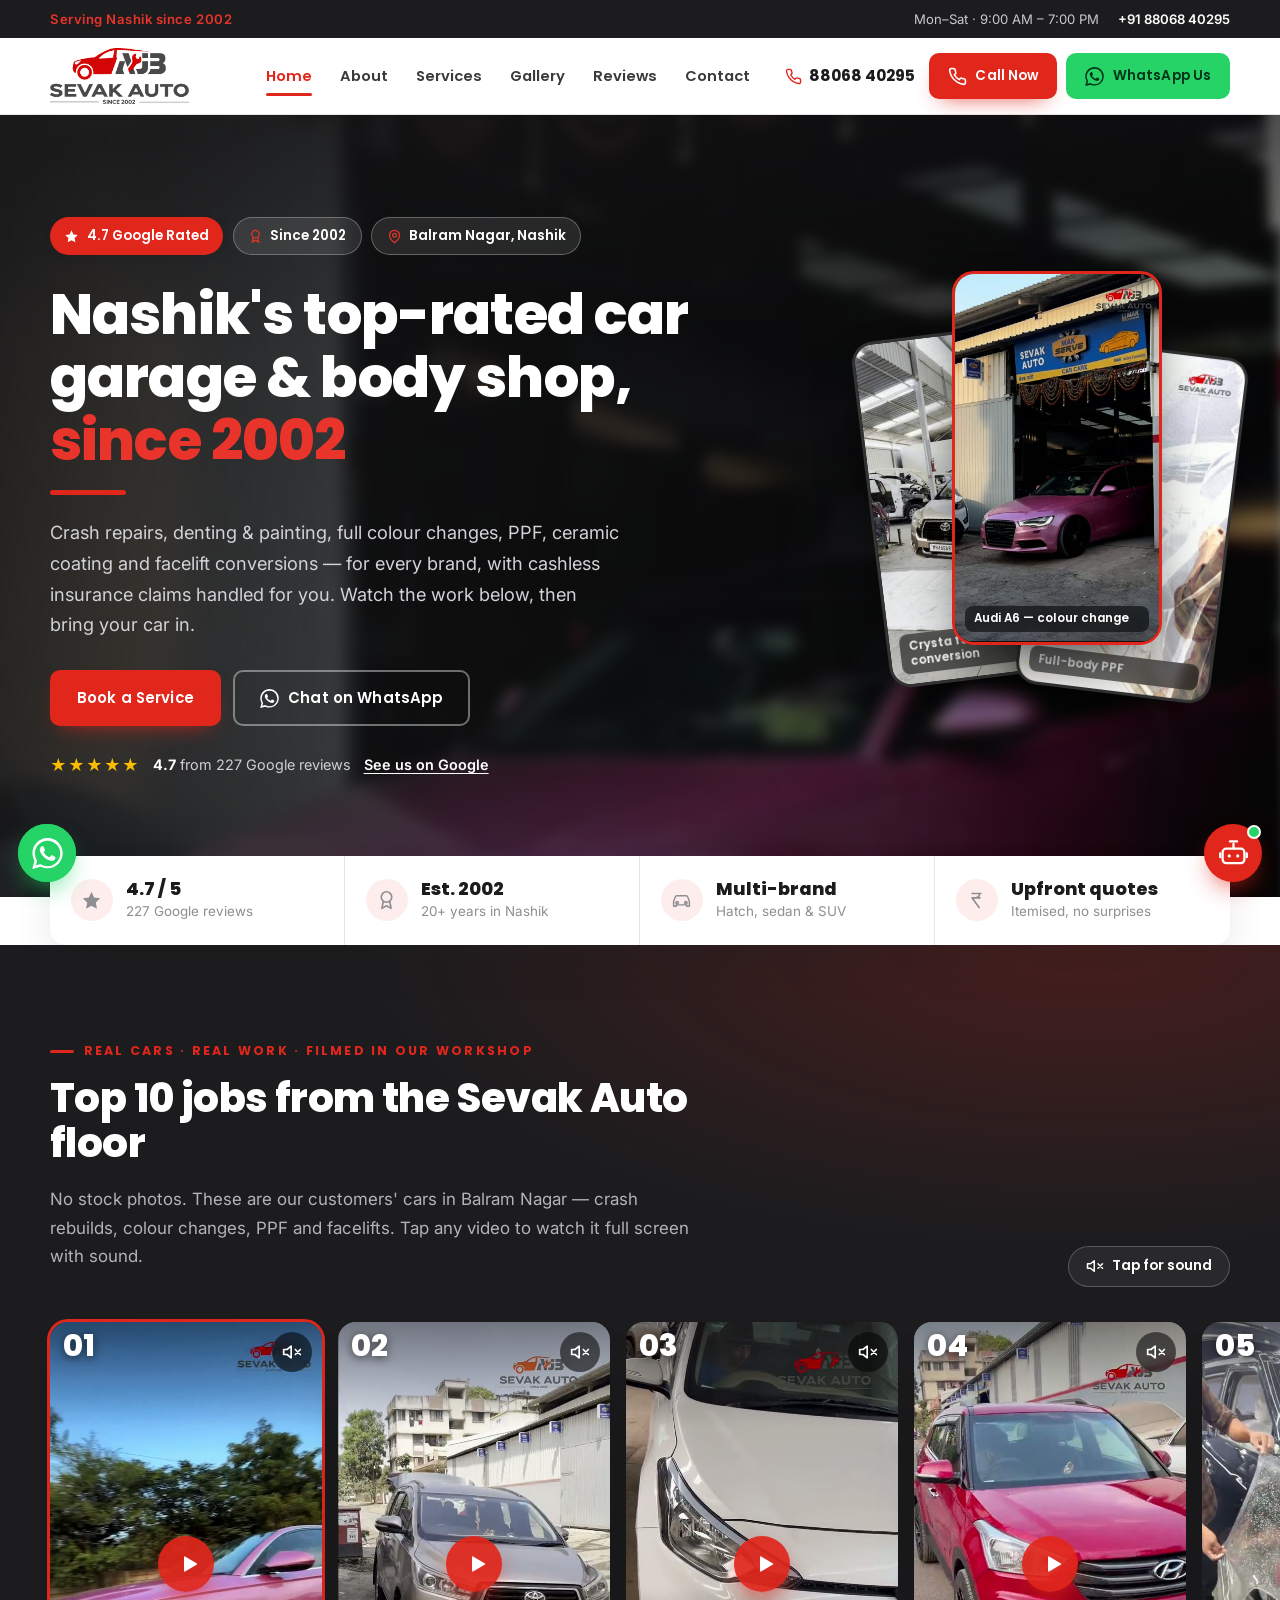
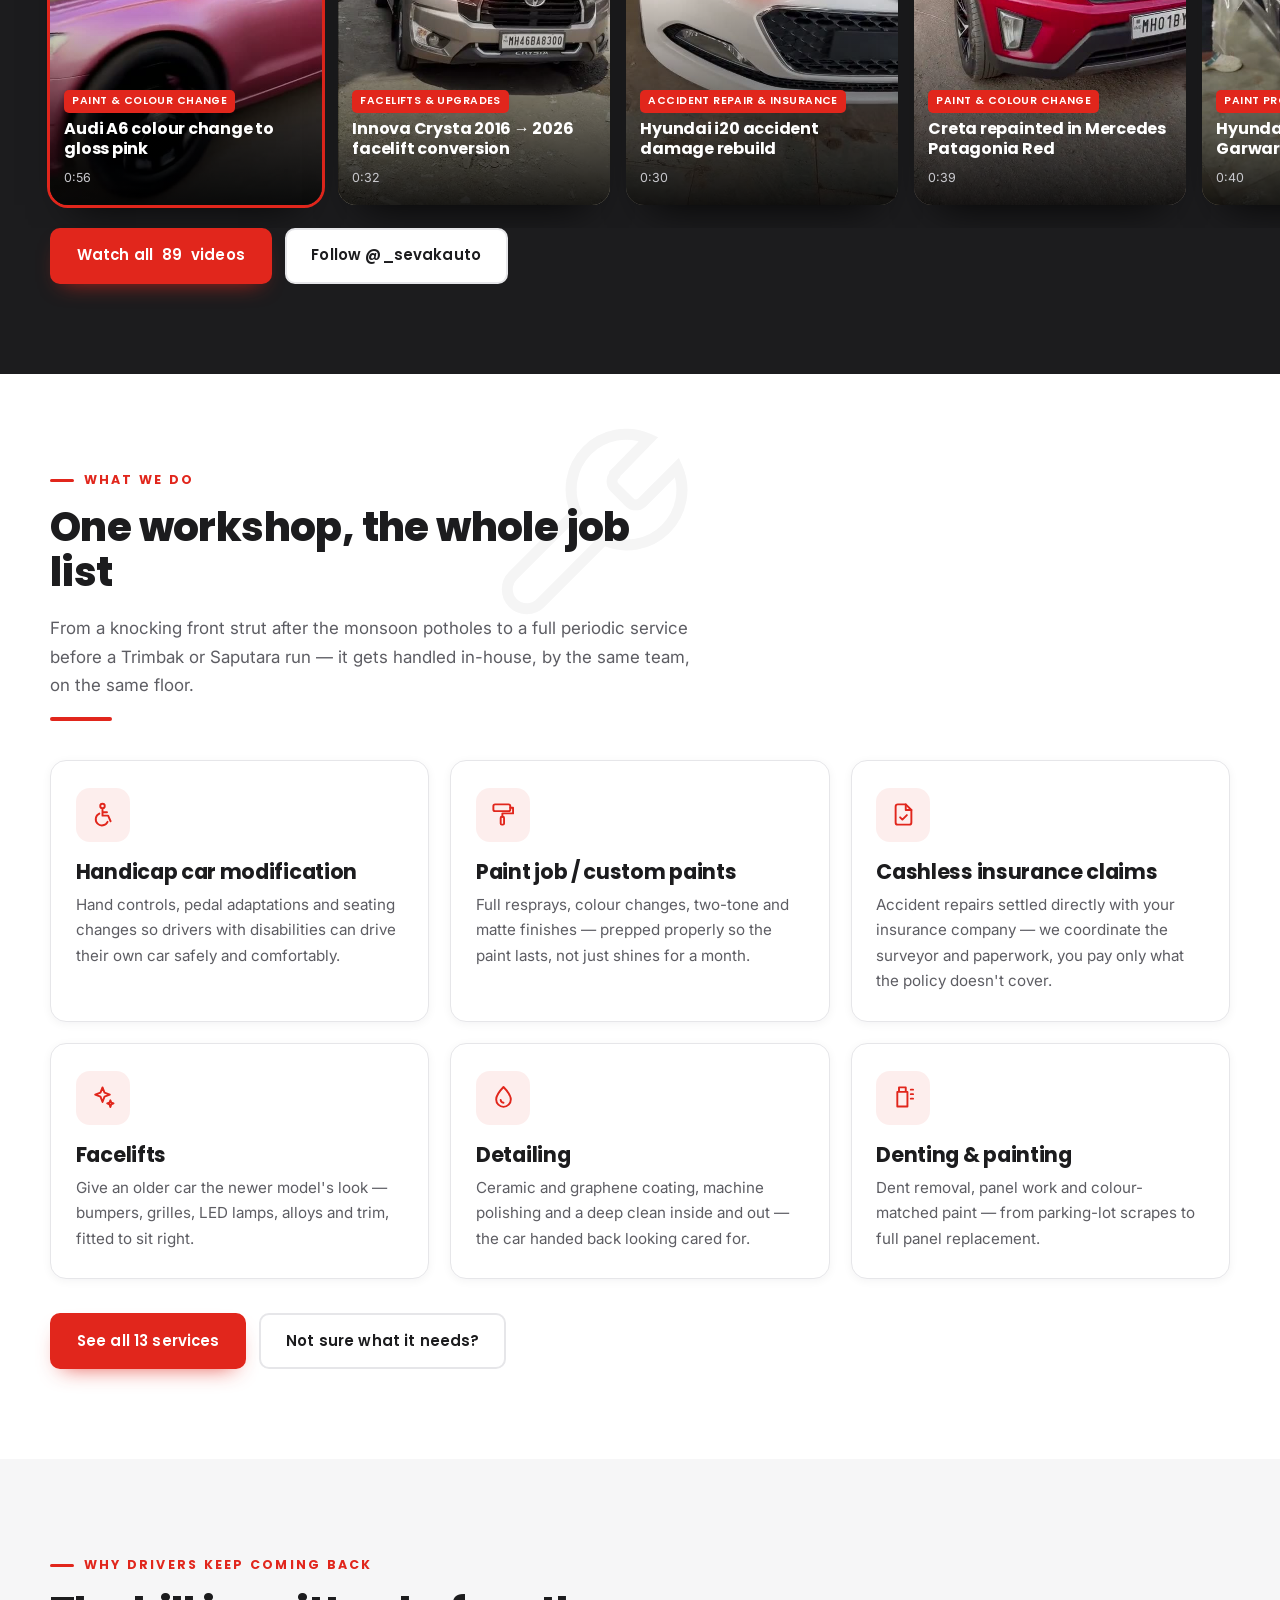
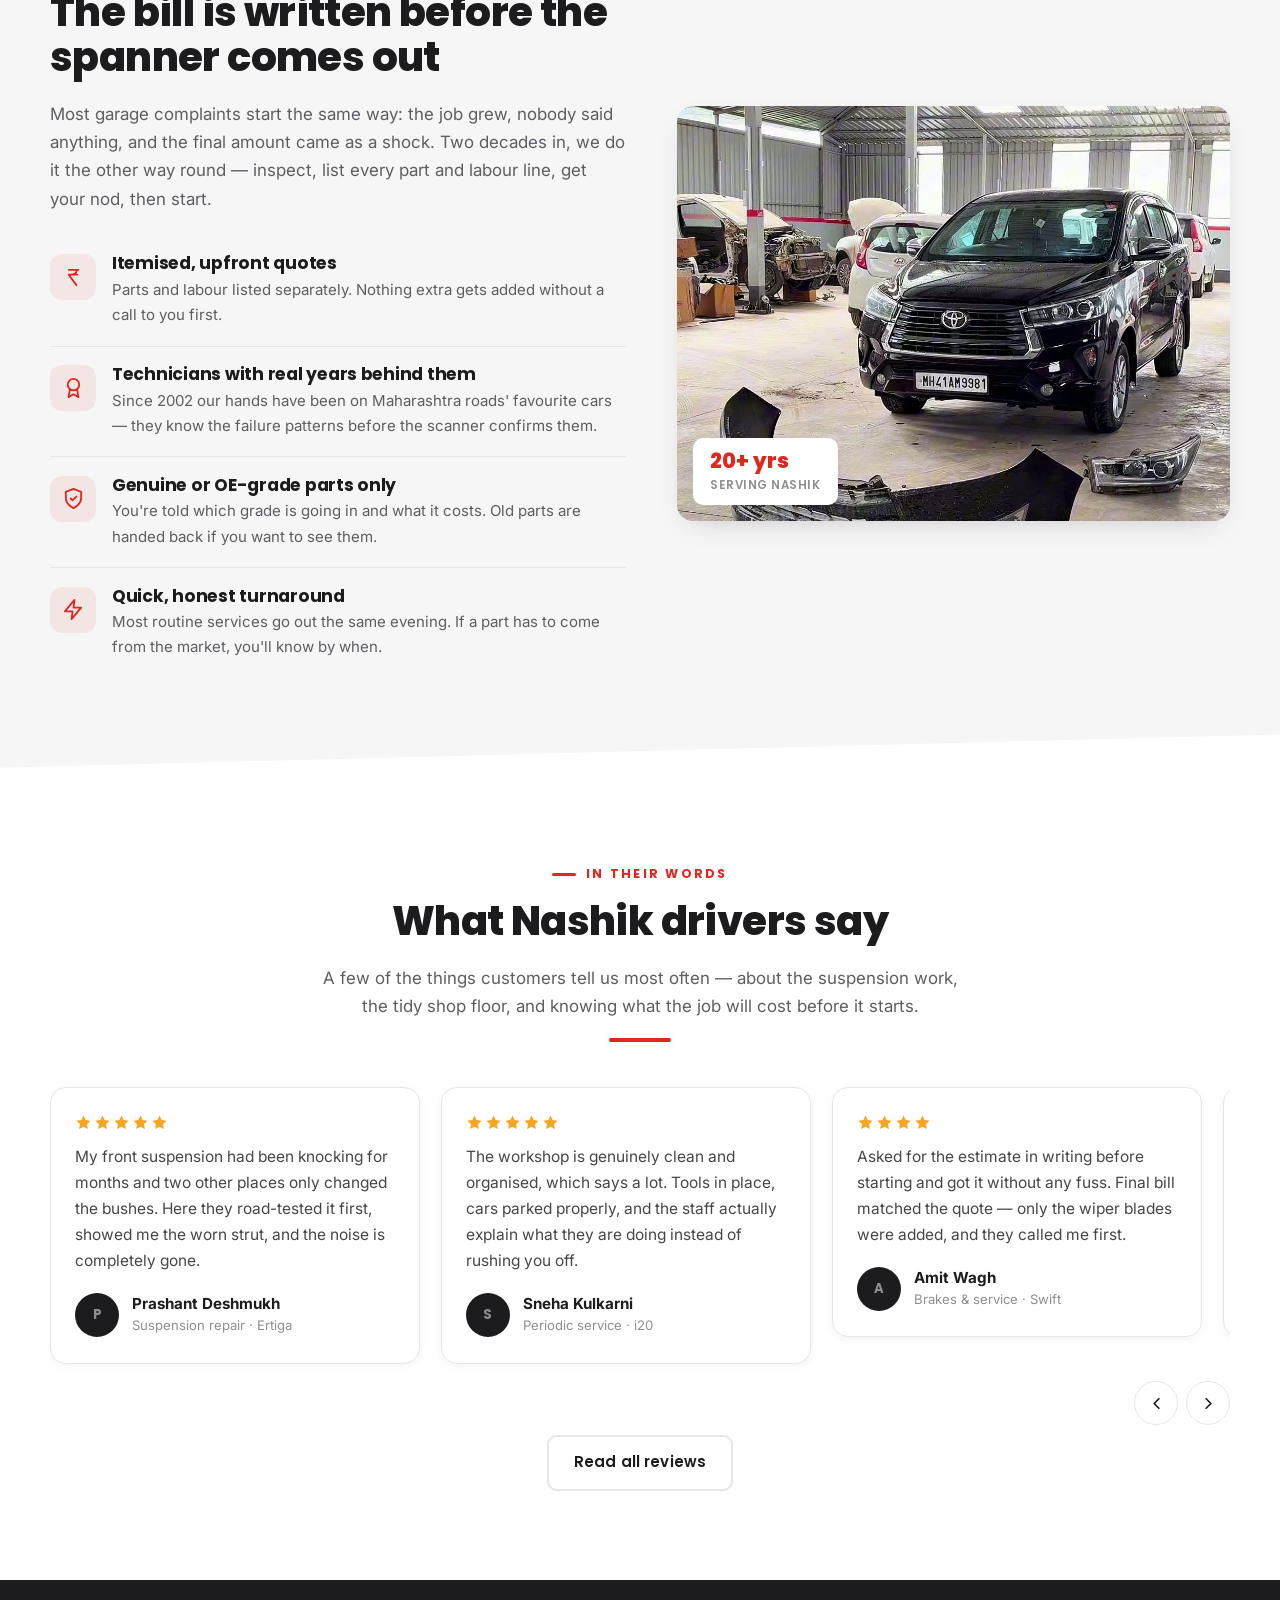
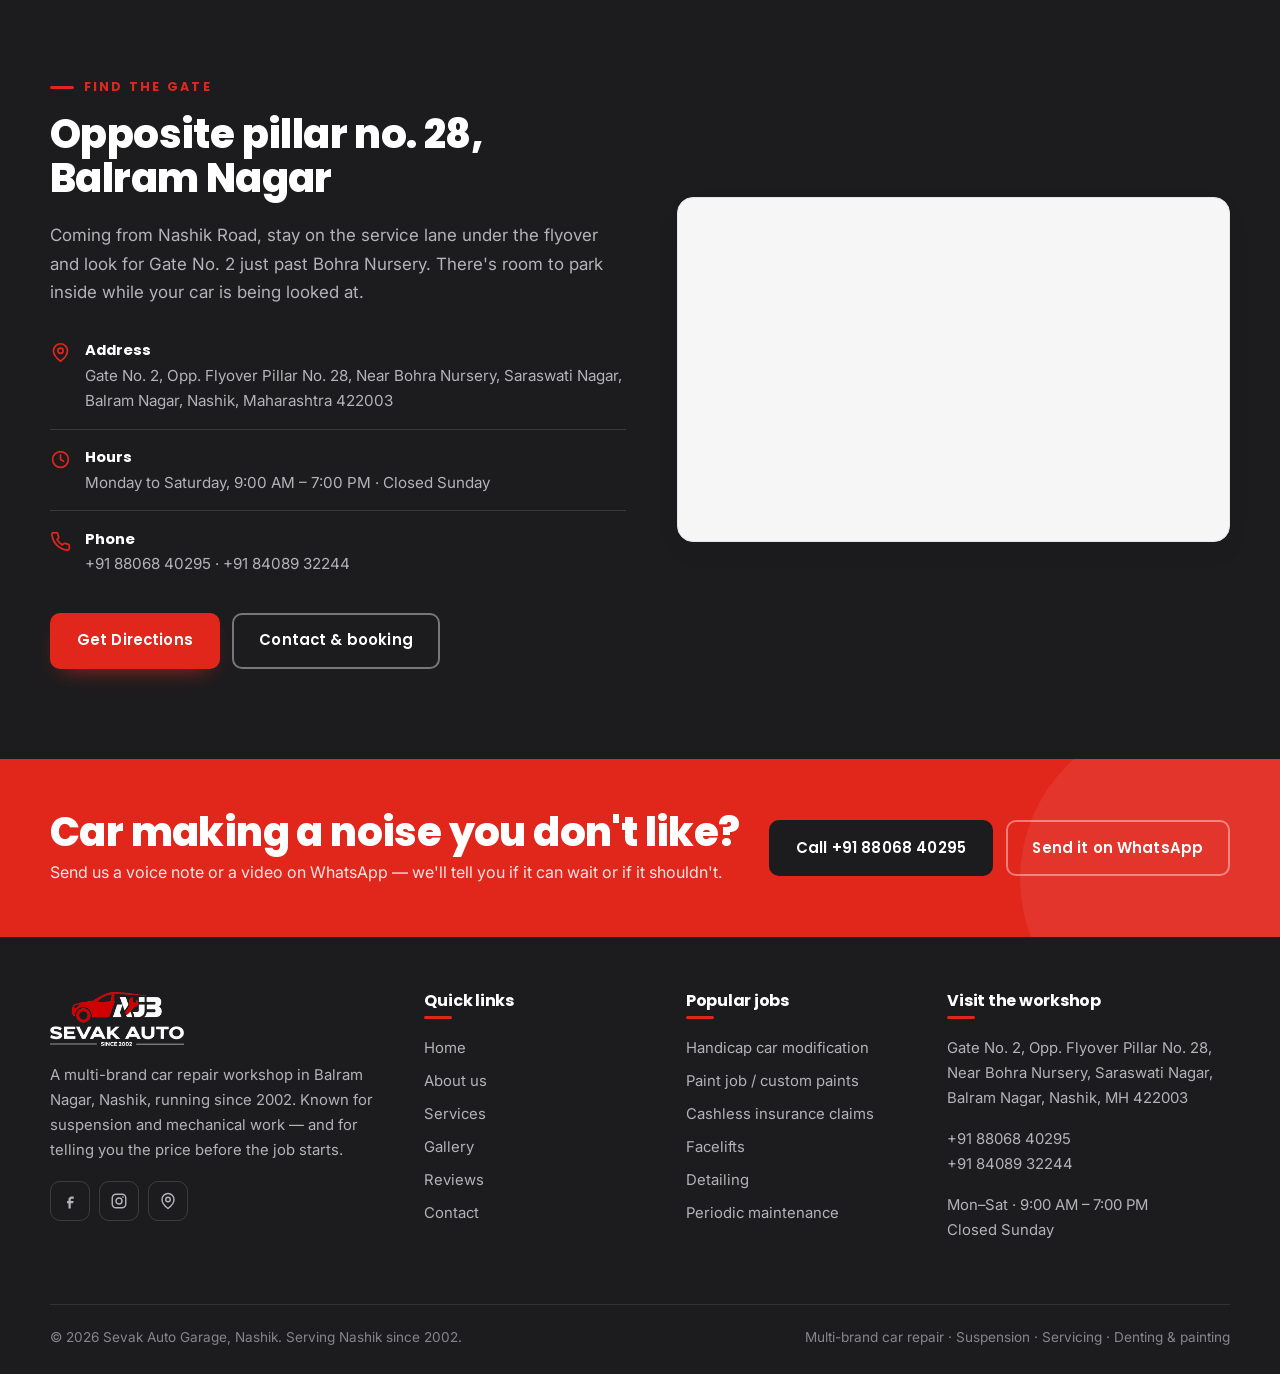
==== commit 95618586: "Update service wording: handicap car modification, paint, insurance, detailing Footer swaps suspensi" ====
--- a/index.html
+++ b/index.html
@@ -425,7 +425,7 @@
       <div class="grid grid--3">
         <article class="card svc-card reveal">
           <span class="card__icon" aria-hidden="true"><svg viewBox="0 0 24 24" fill="none" stroke="currentColor" stroke-width="1.7" stroke-linecap="round" stroke-linejoin="round"><circle cx="12" cy="4.5" r="2"/><path d="M12 7.5v5.5h5l2.2 5M12 10h4"/><path d="M9.2 11.2a5.5 5.5 0 1 0 7.3 7.3"/></svg></span>
-          <h3>Handicap modification</h3>
+          <h3>Handicap car modification</h3>
           <p>Hand controls, pedal adaptations and seating changes so drivers with disabilities can drive their own car safely and comfortably.</p>
         </article>
         <article class="card svc-card reveal">
@@ -436,7 +436,7 @@
         <article class="card svc-card reveal">
           <span class="card__icon" aria-hidden="true"><svg viewBox="0 0 24 24" fill="none" stroke="currentColor" stroke-width="1.7" stroke-linecap="round" stroke-linejoin="round"><path d="M14 3H7a2 2 0 0 0-2 2v14a2 2 0 0 0 2 2h10a2 2 0 0 0 2-2V8z"/><path d="M14 3v5h5"/><path d="M9 14.5l2 2 4-4"/></svg></span>
           <h3>Cashless insurance claims</h3>
-          <p>Accident repairs settled directly with your insurer — we coordinate the surveyor and paperwork, you pay only what the policy doesn't cover.</p>
+          <p>Accident repairs settled directly with your insurance company — we coordinate the surveyor and paperwork, you pay only what the policy doesn't cover.</p>
         </article>
         <article class="card svc-card reveal">
           <span class="card__icon" aria-hidden="true"><svg viewBox="0 0 24 24" fill="none" stroke="currentColor" stroke-width="1.7" stroke-linecap="round" stroke-linejoin="round"><path d="M12 3l1.8 4.6 4.7 1.9-4.7 1.8L12 16l-1.8-4.7-4.7-1.8 4.7-1.9z"/><path d="M19 14.5l.8 2 2 .8-2 .8-.8 2.4-.8-2.4-2-.8 2-.8z"/></svg></span>
@@ -446,7 +446,7 @@
         <article class="card svc-card reveal">
           <span class="card__icon" aria-hidden="true"><svg viewBox="0 0 24 24" fill="none" stroke="currentColor" stroke-width="1.7" stroke-linecap="round" stroke-linejoin="round"><path d="M12 2.7S5.5 9.3 5.5 13.8a6.5 6.5 0 0 0 13 0C18.5 9.3 12 2.7 12 2.7z"/><path d="M9.5 14.2a2.6 2.6 0 0 0 2.5 2.4"/></svg></span>
           <h3>Detailing</h3>
-          <p>Foam wash, interior deep clean, rubbing, polishing and paint protection — the car handed back looking cared for.</p>
+          <p>Ceramic and graphene coating, machine polishing and a deep clean inside and out — the car handed back looking cared for.</p>
         </article>
         <article class="card svc-card reveal">
           <span class="card__icon" aria-hidden="true"><svg viewBox="0 0 24 24" fill="none" stroke="currentColor" stroke-width="1.7" stroke-linecap="round" stroke-linejoin="round"><path d="M8 3h6v4H8zM6.5 7h9v13h-9z"/><path d="M18.5 5h2M18.5 9h2M18.5 13h2"/></svg></span>
@@ -620,12 +620,12 @@
       <div>
         <h4>Popular jobs</h4>
         <ul class="foot-links">
-          <li><a href="services.html#handicap">Handicap modification</a></li>
+          <li><a href="services.html#handicap">Handicap car modification</a></li>
           <li><a href="services.html#paint">Paint job / custom paints</a></li>
           <li><a href="services.html#insurance">Cashless insurance claims</a></li>
           <li><a href="services.html#facelift">Facelifts</a></li>
           <li><a href="services.html#detailing">Detailing</a></li>
-          <li><a href="services.html#suspension">Suspension repair</a></li>
+          <li><a href="services.html#service">Periodic maintenance</a></li>
         </ul>
       </div>
       <div>
